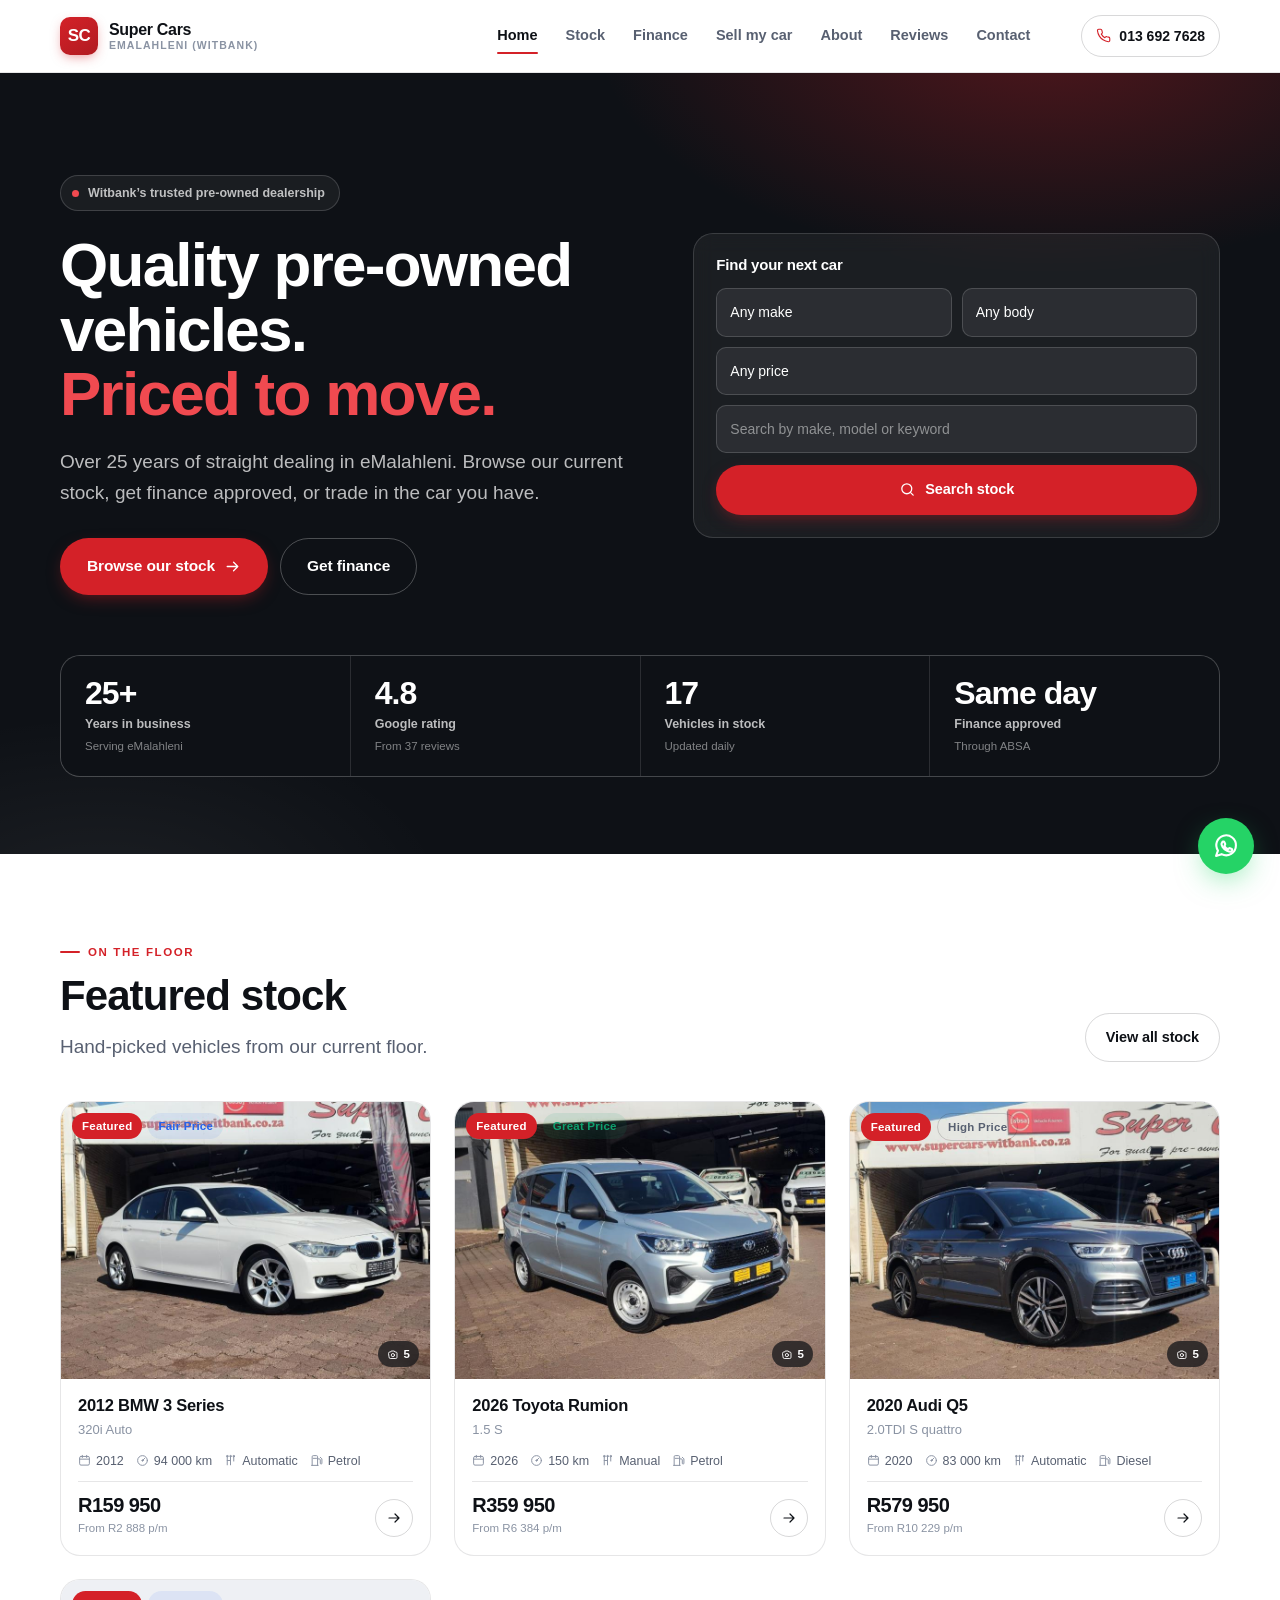
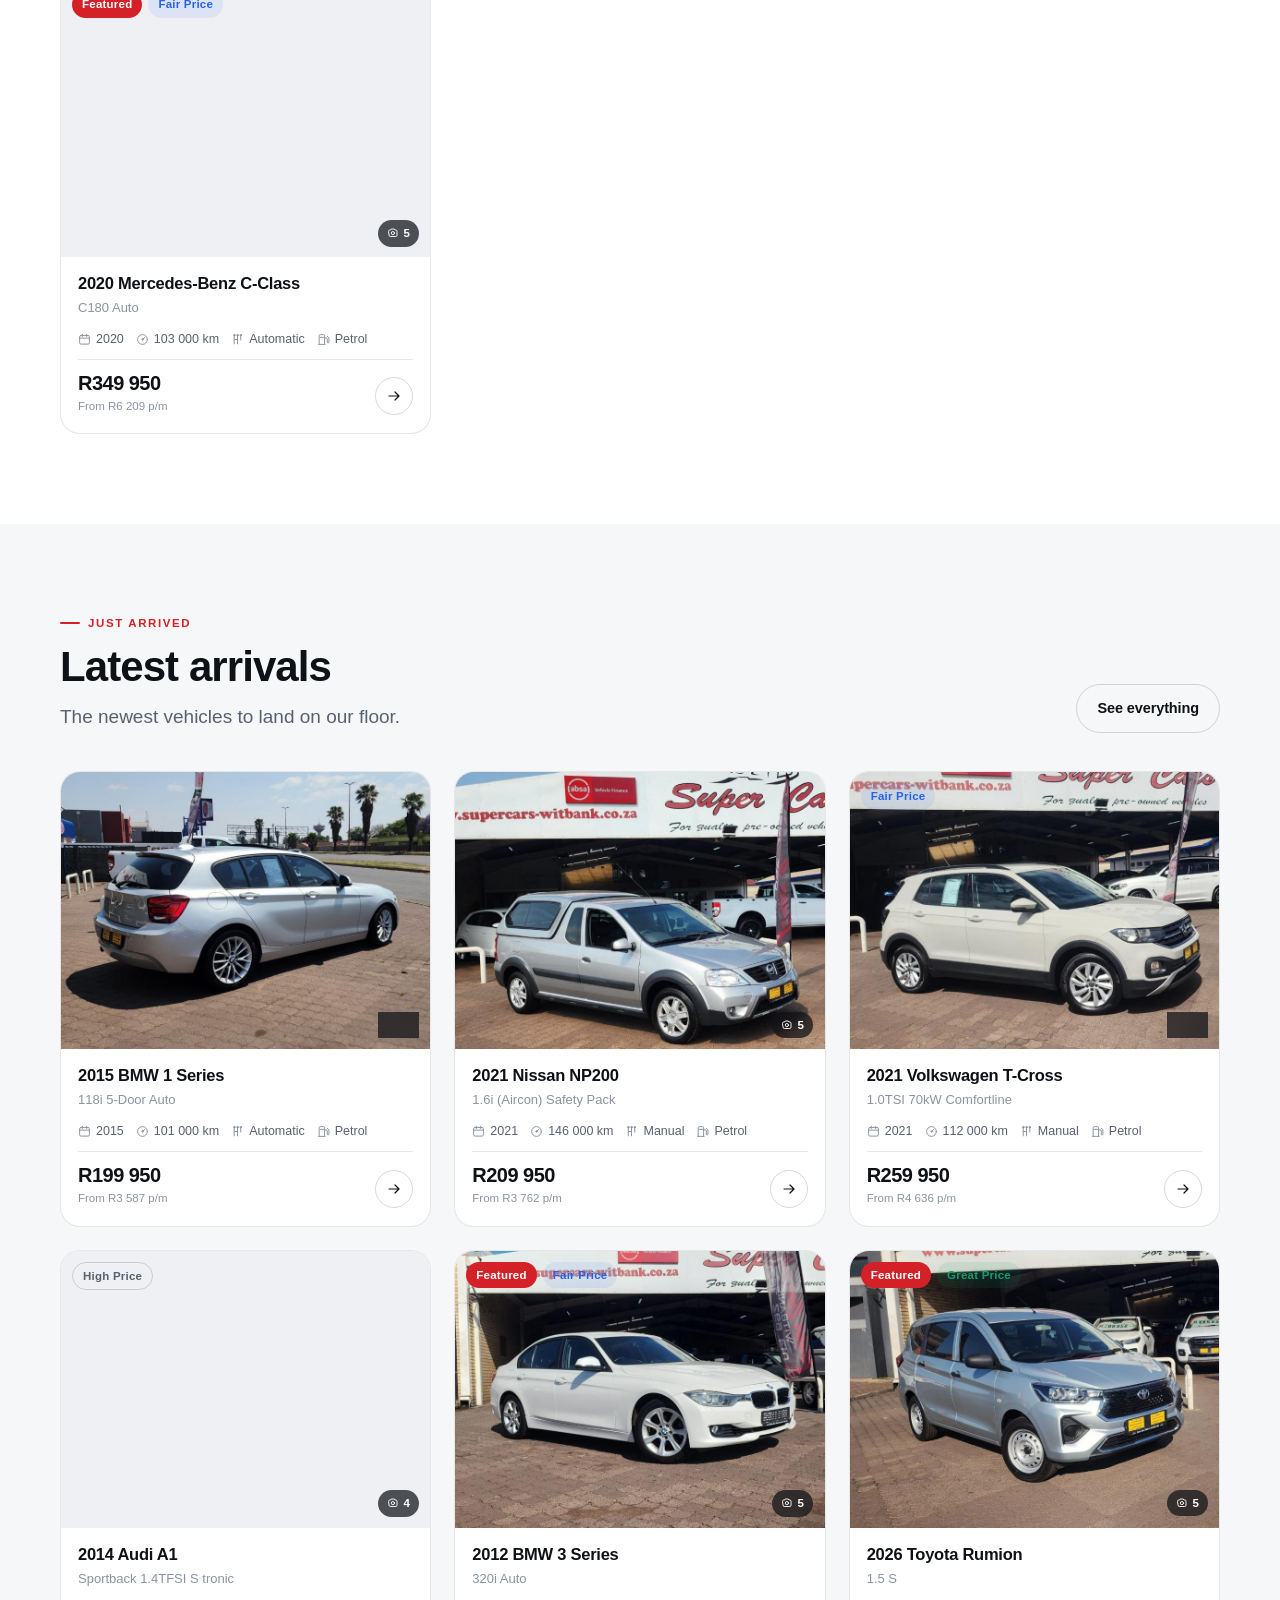
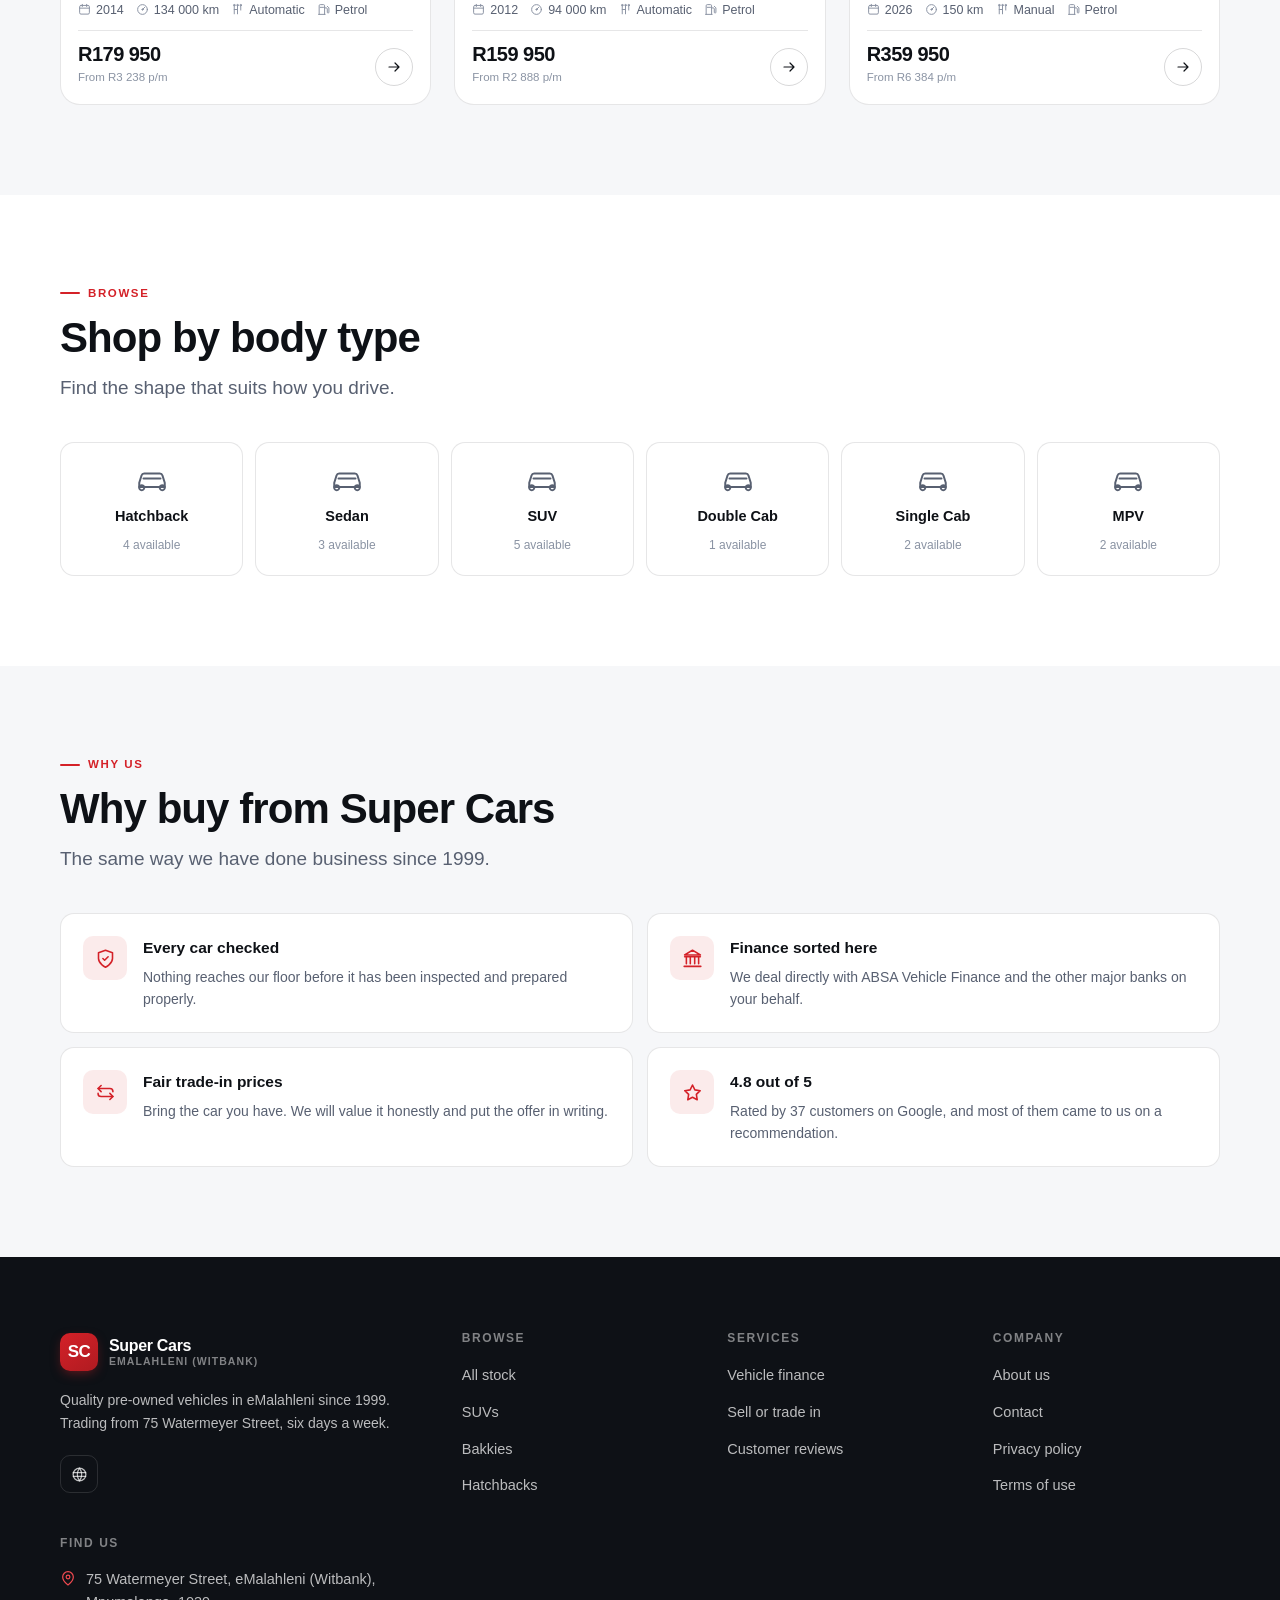
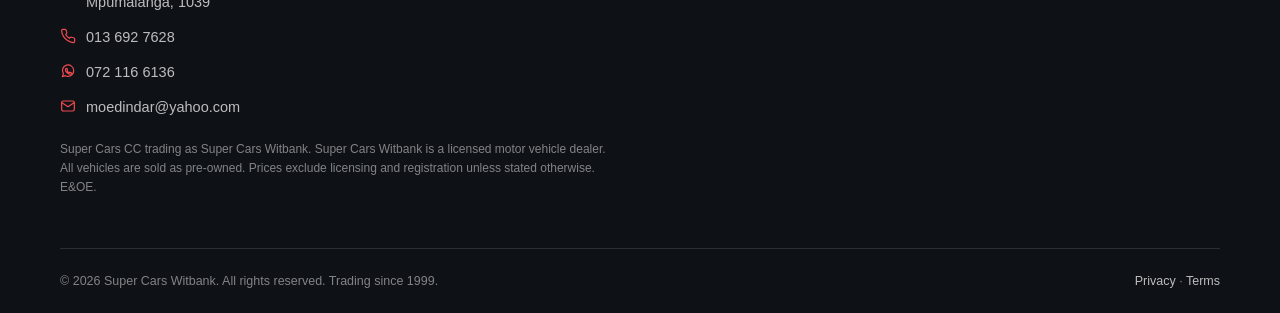
==== index.html @ dea453cd "Super Cars Witbank website and CMS portal A public dealership website and the staff portal that driv" ====
<!DOCTYPE html>
<html lang="en-ZA">
<head>
<meta charset="utf-8">
<meta name="viewport" content="width=device-width,initial-scale=1,viewport-fit=cover">
<title>Quality Pre-Owned Cars in Witbank | Super Cars Witbank</title>
<meta name="theme-color" content="#0E1116">
<link rel="canonical" href="https://www.supercars-witbank.co.za/">
<link rel="icon" href="assets/favicon.svg" type="image/svg+xml">
<link rel="stylesheet" href="css/style.css">
<link rel="stylesheet" href="css/components.css">
</head>
<body data-page="index">

<a class="skip" href="#main">Skip to content</a>
<header class="hdr" data-header></header>

<main id="main">

  <!-- Hero, search and headline figures. Every string comes from the
       Homepage Editor in the portal. -->
  <section class="hero" data-sec="hero">
    <div class="wrap">
      <div class="hero-grid">
        <div data-hero-copy>
          <div class="sk" style="height:34px;width:280px;border-radius:999px"></div>
          <div class="sk" style="height:62px;width:90%;margin-top:22px"></div>
          <div class="sk" style="height:62px;width:70%;margin-top:10px"></div>
          <div class="sk" style="height:20px;width:80%;margin-top:22px"></div>
        </div>
        <div data-hero-search></div>
      </div>
      <div class="hero-stats" data-hero-stats></div>
    </div>
  </section>

  <!-- Featured stock -->
  <section class="section" data-sec="featured" hidden>
    <div class="wrap">
      <div class="sec-head">
        <div class="t">
          <span class="eyebrow">On the floor</span>
          <h2 data-home="featuredTitle"></h2>
          <p class="lead" data-home="featuredSub"></p>
        </div>
        <a class="btn btn-out" href="inventory.html">View all stock</a>
      </div>
      <div class="veh-grid" data-featured></div>
    </div>
  </section>

  <!-- Finance -->
  <section class="section tight" data-sec="finance" hidden>
    <div class="wrap">
      <div class="cta cta-split">
        <div>
          <span class="eyebrow" style="color:var(--red-3)">Finance</span>
          <h2 data-home="financeTitle" style="margin-top:14px"></h2>
          <p data-home="financeText"></p>
        </div>
        <div class="row">
          <a class="btn btn-pri btn-lg" data-home-cta="financeCta"></a>
        </div>
      </div>
    </div>
  </section>

  <!-- Latest arrivals -->
  <section class="section alt" data-sec="latest" hidden>
    <div class="wrap">
      <div class="sec-head">
        <div class="t">
          <span class="eyebrow">Just arrived</span>
          <h2 data-home="latestTitle"></h2>
          <p class="lead" data-home="latestSub"></p>
        </div>
        <a class="btn btn-out" href="inventory.html?sort=newest">See everything</a>
      </div>
      <div class="veh-grid" data-latest></div>
    </div>
  </section>

  <!-- Body types -->
  <section class="section" data-sec="categories" hidden>
    <div class="wrap">
      <div class="sec-head">
        <div class="t">
          <span class="eyebrow">Browse</span>
          <h2 data-home="categoriesTitle"></h2>
          <p class="lead" data-home="categoriesSub"></p>
        </div>
      </div>
      <div class="cat-grid" data-categories></div>
    </div>
  </section>

  <!-- Why buy from us -->
  <section class="section alt" data-sec="why" hidden>
    <div class="wrap">
      <div class="sec-head">
        <div class="t">
          <span class="eyebrow">Why us</span>
          <h2 data-home="whyTitle"></h2>
          <p class="lead" data-home="whySub"></p>
        </div>
      </div>
      <div class="grid g-2 why" data-why></div>
    </div>
  </section>

  <!-- Testimonials. Hides itself when the portal holds no published
       reviews, rather than showing filler. -->
  <section class="section" data-sec="testimonials" hidden>
    <div class="wrap">
      <div class="sec-head">
        <div class="t">
          <span class="eyebrow">Reviews</span>
          <h2 data-home="testimonialsTitle"></h2>
          <p class="lead" data-home="testimonialsSub"></p>
        </div>
        <a class="btn btn-out" href="testimonials.html">All reviews</a>
      </div>
      <div class="tm-grid" data-testimonials></div>
    </div>
  </section>

  <!-- About preview -->
  <section class="section alt" data-sec="about" hidden>
    <div class="wrap">
      <div class="grid g-2" style="align-items:center;gap:clamp(24px,4vw,56px)">
        <div class="stack" data-reveal>
          <span class="eyebrow">About us</span>
          <h2 data-home="aboutTitle"></h2>
          <p class="lead" data-home="aboutText"></p>
          <div class="row" style="margin-top:6px">
            <a class="btn btn-dark" data-home-cta="aboutCta"></a>
          </div>
        </div>
        <div data-about-rating></div>
      </div>
    </div>
  </section>

  <!-- Trade-in -->
  <section class="section" data-sec="tradein" hidden>
    <div class="wrap">
      <div class="cta cta-split">
        <div>
          <span class="eyebrow" style="color:var(--red-3)">Sell or trade in</span>
          <h2 data-home="tradeinTitle" style="margin-top:14px"></h2>
          <p data-home="tradeinText"></p>
        </div>
        <div class="row">
          <a class="btn btn-pri btn-lg" data-home-cta="tradeinCta"></a>
        </div>
      </div>
    </div>
  </section>

  <!-- Contact and map -->
  <section class="section alt" data-sec="contact" hidden>
    <div class="wrap">
      <div class="sec-head">
        <div class="t">
          <span class="eyebrow">Visit us</span>
          <h2 data-home="contactTitle"></h2>
          <p class="lead" data-home="contactText"></p>
        </div>
      </div>
      <div class="grid g-2" style="align-items:start;gap:clamp(18px,2.4vw,30px)">
        <div data-contact-card></div>
        <div class="map-box" data-sec="map" hidden>
          <iframe title="Our location on Google Maps" loading="lazy"
                  referrerpolicy="no-referrer-when-downgrade" data-biz="mapEmbed"></iframe>
        </div>
      </div>
    </div>
  </section>

</main>

<footer class="ftr" data-footer></footer>
<div data-wa-float></div>

<noscript>
  <div class="wrap" style="padding:40px 0">
    <div class="note-bar warn">
      This site needs JavaScript to show current stock and prices.
      Please telephone us on 013 692 7628 and we will help you directly.
    </div>
  </div>
</noscript>

<script src="js/config.js"></script>
<script src="js/core.js"></script>
<script src="js/fallback.js"></script>
<script src="js/data.js"></script>
<script src="js/site.js"></script>
<script src="js/vehicle-card.js"></script>
<script src="js/home.js"></script>
</body>
</html>
---- css/style.css ----
/* ==========================================================================
   SUPER CARS WITBANK  ·  Foundation
   Design tokens, reset, typography, layout, header, footer.
   Component styles live in components.css.
   ========================================================================== */

:root{
  /* Brand. The red is taken from the signage on the building. */
  --red:#D42128;
  --red-2:#B01B21;
  --red-3:#F04A50;
  --red-soft:rgba(212,33,40,.09);
  --red-line:rgba(212,33,40,.28);

  --ink:#0E1116;
  --ink-2:#171C24;
  --ink-3:#242B36;

  --paper:#FFFFFF;
  --paper-2:#F6F7F9;
  --paper-3:#EEF0F4;

  --text:#0E1116;
  --text-2:#586071;
  --text-3:#8A93A3;
  --text-inv:#FFFFFF;
  --text-inv-2:rgba(255,255,255,.72);
  --text-inv-3:rgba(255,255,255,.48);

  --line:rgba(14,17,22,.10);
  --line-2:rgba(14,17,22,.16);
  --line-inv:rgba(255,255,255,.12);

  --ok:#0E9F6E;
  --ok-soft:rgba(14,159,110,.10);
  --warn:#C77700;
  --warn-soft:rgba(199,119,0,.10);
  --dan:#D42128;
  --dan-soft:rgba(212,33,40,.09);
  --info:#2563EB;
  --info-soft:rgba(37,99,235,.09);

  --r-xs:6px; --r-sm:10px; --r-md:14px; --r-lg:20px; --r-xl:28px; --r-pill:999px;

  --sh-1:0 1px 2px rgba(14,17,22,.06);
  --sh-2:0 4px 14px -4px rgba(14,17,22,.12);
  --sh-3:0 14px 40px -14px rgba(14,17,22,.22);
  --sh-4:0 30px 70px -30px rgba(14,17,22,.34);

  --header-h:72px;
  --wrap:1240px;
  --gut:clamp(16px,4vw,40px);

  --ease:cubic-bezier(.22,.85,.28,1);
  --ease-out:cubic-bezier(.16,1,.3,1);

  --font:-apple-system,BlinkMacSystemFont,'Segoe UI',Inter,Roboto,Helvetica,Arial,sans-serif;
  --mono:ui-monospace,SFMono-Regular,'SF Mono',Menlo,monospace;
}

/* --------------------------------------------------------------- reset -- */
*,*::before,*::after{box-sizing:border-box}
html{-webkit-text-size-adjust:100%;scroll-behavior:smooth}
@media (prefers-reduced-motion:reduce){
  html{scroll-behavior:auto}
  *,*::before,*::after{animation-duration:.01ms!important;animation-iteration-count:1!important;transition-duration:.01ms!important}
}
body{
  margin:0;
  font-family:var(--font);
  font-size:16px;
  line-height:1.6;
  color:var(--text);
  background:var(--paper);
  -webkit-font-smoothing:antialiased;
  -moz-osx-font-smoothing:grayscale;
  overflow-x:hidden;
}
img,svg,video{max-width:100%;display:block}
img{height:auto}
a{color:inherit;text-decoration:none}
button,input,select,textarea{font:inherit;color:inherit}
button{background:none;border:0;cursor:pointer;padding:0}
ul,ol{margin:0;padding:0;list-style:none}
h1,h2,h3,h4,h5,h6,p{margin:0}
table{border-collapse:collapse;width:100%}
:focus-visible{outline:2px solid var(--red);outline-offset:3px;border-radius:4px}
::selection{background:var(--red);color:#fff}

/* ---------------------------------------------------------- typography -- */
.h1,h1{font-size:clamp(34px,5.4vw,62px);line-height:1.04;letter-spacing:-.028em;font-weight:800}
.h2,h2{font-size:clamp(26px,3.4vw,42px);line-height:1.1;letter-spacing:-.022em;font-weight:790}
.h3,h3{font-size:clamp(19px,2vw,25px);line-height:1.22;letter-spacing:-.014em;font-weight:750}
.h4,h4{font-size:17px;line-height:1.3;letter-spacing:-.01em;font-weight:700}
.lead{font-size:clamp(16px,1.5vw,19px);line-height:1.62;color:var(--text-2)}
.small{font-size:13.5px;line-height:1.55;color:var(--text-2)}
.tiny{font-size:12px;line-height:1.5;color:var(--text-3)}
.eyebrow{
  font-size:11.5px;font-weight:750;letter-spacing:.14em;text-transform:uppercase;
  color:var(--red);display:inline-flex;align-items:center;gap:8px;
}
.eyebrow::before{content:'';width:20px;height:2px;background:var(--red);border-radius:2px}
.mono{font-family:var(--mono);font-size:12.5px;letter-spacing:-.01em}

/* -------------------------------------------------------------- layout -- */
.wrap{width:100%;max-width:var(--wrap);margin-inline:auto;padding-inline:var(--gut)}
.section{padding-block:clamp(52px,7vw,104px)}
.section.tight{padding-block:clamp(36px,4.5vw,64px)}
.section.dark{background:var(--ink);color:var(--text-inv)}
.section.dark .lead,.section.dark .small{color:var(--text-inv-2)}
.section.dark .tiny{color:var(--text-inv-3)}
.section.alt{background:var(--paper-2)}

.sec-head{display:flex;align-items:flex-end;justify-content:space-between;gap:24px;margin-bottom:clamp(24px,3vw,42px);flex-wrap:wrap}
.sec-head .t{max-width:62ch;display:grid;gap:12px}
.sec-head h2{margin:0}
.sec-head p{margin:0}

.grid{display:grid;gap:clamp(14px,1.6vw,22px)}
.g-2{grid-template-columns:repeat(2,minmax(0,1fr))}
.g-3{grid-template-columns:repeat(3,minmax(0,1fr))}
.g-4{grid-template-columns:repeat(4,minmax(0,1fr))}
@media (max-width:1080px){ .g-4{grid-template-columns:repeat(2,minmax(0,1fr))} }
@media (max-width:900px){ .g-3{grid-template-columns:repeat(2,minmax(0,1fr))} }
@media (max-width:640px){ .g-2,.g-3,.g-4{grid-template-columns:minmax(0,1fr)} }

.stack{display:grid;gap:16px}
.row{display:flex;align-items:center;gap:12px;flex-wrap:wrap}
.spread{display:flex;align-items:center;justify-content:space-between;gap:16px;flex-wrap:wrap}
.hide{display:none!important}
.sr{position:absolute;width:1px;height:1px;padding:0;margin:-1px;overflow:hidden;clip:rect(0 0 0 0);white-space:nowrap;border:0}

/* Skip link, for keyboard users landing on a long header. */
.skip{
  position:absolute;left:12px;top:-60px;z-index:200;background:var(--ink);color:#fff;
  padding:10px 16px;border-radius:var(--r-sm);font-size:14px;font-weight:650;
  transition:top .2s var(--ease);
}
.skip:focus{top:12px}

/* -------------------------------------------------------------- header -- */
.hdr{
  position:sticky;top:0;z-index:100;
  background:rgba(255,255,255,.86);
  backdrop-filter:saturate(180%) blur(18px);
  -webkit-backdrop-filter:saturate(180%) blur(18px);
  border-bottom:1px solid var(--line);
  transition:box-shadow .25s var(--ease),background .25s var(--ease);
}
.hdr.scrolled{box-shadow:var(--sh-2)}
.hdr-in{height:var(--header-h);display:flex;align-items:center;gap:clamp(16px,3vw,38px)}

.brand{display:flex;align-items:center;gap:11px;flex-shrink:0;min-width:0}
.brand-mark{
  width:38px;height:38px;border-radius:10px;flex-shrink:0;
  background:linear-gradient(145deg,var(--red),var(--red-2));
  color:#fff;display:grid;place-items:center;
  font-weight:850;font-size:17px;letter-spacing:-.03em;
  box-shadow:0 4px 12px -3px rgba(212,33,40,.5);
}
.brand-mark img{width:100%;height:100%;object-fit:contain;border-radius:inherit}
.brand-txt{display:grid;line-height:1.15;min-width:0}
.brand-txt b{font-size:16px;font-weight:800;letter-spacing:-.02em;white-space:nowrap}
.brand-txt span{font-size:10.5px;font-weight:650;letter-spacing:.1em;text-transform:uppercase;color:var(--text-3);white-space:nowrap}

.nav{display:flex;align-items:center;gap:2px;margin-left:auto}
.nav a{
  padding:9px 13px;border-radius:var(--r-sm);font-size:14.5px;font-weight:600;
  color:var(--text-2);transition:color .18s,background .18s;position:relative;white-space:nowrap;
}
.nav a:hover{color:var(--text);background:var(--paper-2)}
.nav a.on{color:var(--text)}
.nav a.on::after{
  content:'';position:absolute;left:13px;right:13px;bottom:3px;height:2px;
  background:var(--red);border-radius:2px;
}
.hdr-cta{display:flex;align-items:center;gap:10px;flex-shrink:0}
.hdr-tel{
  display:inline-flex;align-items:center;gap:8px;font-size:14px;font-weight:700;
  padding:9px 14px;border-radius:var(--r-pill);border:1px solid var(--line-2);
  transition:border-color .18s,background .18s;white-space:nowrap;
}
.hdr-tel:hover{border-color:var(--ink);background:var(--paper-2)}
.hdr-tel svg{width:15px;height:15px;color:var(--red);flex-shrink:0}

.burger{
  display:none;width:42px;height:42px;border-radius:var(--r-sm);
  border:1px solid var(--line-2);align-items:center;justify-content:center;flex-shrink:0;
}
.burger svg{width:19px;height:19px}

@media (max-width:1024px){
  .nav{
    position:fixed;inset:var(--header-h) 0 auto 0;background:var(--paper);
    flex-direction:column;align-items:stretch;gap:2px;padding:14px var(--gut) 26px;
    border-bottom:1px solid var(--line);box-shadow:var(--sh-3);
    transform:translateY(-12px);opacity:0;pointer-events:none;
    transition:opacity .22s var(--ease),transform .22s var(--ease);
    max-height:calc(100dvh - var(--header-h));overflow-y:auto;
  }
  .nav.open{transform:none;opacity:1;pointer-events:auto}
  .nav a{padding:13px 14px;font-size:16px}
  .nav a.on::after{left:14px;right:auto;width:18px;bottom:8px}
  .burger{display:flex}
  .hdr-tel span{display:none}
  .hdr-tel{padding:11px}
}
@media (max-width:420px){
  .brand-txt span{display:none}
}

/* -------------------------------------------------------------- footer -- */
.ftr{background:var(--ink);color:var(--text-inv);padding-block:clamp(46px,6vw,74px) 0}
.ftr a{color:var(--text-inv-2);transition:color .18s}
.ftr a:hover{color:#fff}
.ftr-top{display:grid;grid-template-columns:1.6fr repeat(3,minmax(0,1fr));gap:clamp(24px,3vw,48px)}
@media (max-width:920px){ .ftr-top{grid-template-columns:1fr 1fr} }
@media (max-width:560px){ .ftr-top{grid-template-columns:1fr} }
.ftr-brand{display:grid;gap:16px;max-width:38ch}
.ftr-brand .brand-txt b,.ftr-brand .brand-txt span{color:#fff}
.ftr-brand .brand-txt span{color:var(--text-inv-3)}
.ftr-blurb{font-size:14px;line-height:1.65;color:var(--text-inv-2)}
.ftr-col h4{font-size:12px;font-weight:750;letter-spacing:.13em;text-transform:uppercase;color:var(--text-inv-3);margin-bottom:16px}
.ftr-col li+li{margin-top:11px}
.ftr-col a{font-size:14.5px}
.ftr-contact{display:grid;gap:12px;font-size:14.5px}
.ftr-contact div{display:flex;gap:10px;align-items:flex-start;color:var(--text-inv-2)}
.ftr-contact svg{width:16px;height:16px;flex-shrink:0;margin-top:2px;color:var(--red-3)}
.ftr-social{display:flex;gap:8px;flex-wrap:wrap}
.ftr-social a{
  width:38px;height:38px;border-radius:var(--r-sm);border:1px solid var(--line-inv);
  display:grid;place-items:center;transition:background .18s,border-color .18s,transform .18s;
}
.ftr-social a:hover{background:rgba(255,255,255,.08);border-color:rgba(255,255,255,.28);transform:translateY(-2px)}
.ftr-social svg{width:17px;height:17px}
.ftr-bot{
  margin-top:clamp(32px,4vw,52px);padding-block:22px;border-top:1px solid var(--line-inv);
  display:flex;justify-content:space-between;gap:16px;flex-wrap:wrap;
  font-size:12.5px;color:var(--text-inv-3);
}
.ftr-legal{max-width:82ch;font-size:12px;line-height:1.6;color:var(--text-inv-3);margin-top:20px}

/* ------------------------------------------------------- floating chat -- */
.wa-float{
  position:fixed;right:clamp(14px,3vw,26px);bottom:clamp(14px,3vw,26px);z-index:90;
  width:56px;height:56px;border-radius:var(--r-pill);
  background:#25D366;color:#fff;display:grid;place-items:center;
  box-shadow:0 10px 30px -8px rgba(37,211,102,.6);
  transition:transform .22s var(--ease-out),box-shadow .22s;
}
.wa-float:hover{transform:scale(1.07) translateY(-2px);box-shadow:0 16px 38px -10px rgba(37,211,102,.72)}
.wa-float svg{width:28px;height:28px}
@media print{ .wa-float,.hdr,.ftr{display:none} }

/* ---------------------------------------------------------- page intro -- */
.page-hero{
  background:var(--ink);color:var(--text-inv);
  padding-block:clamp(46px,6vw,84px);position:relative;overflow:hidden;
}
.page-hero::after{
  content:'';position:absolute;inset:0;pointer-events:none;
  background:radial-gradient(680px 340px at 88% -10%,rgba(212,33,40,.30),transparent 62%);
}
.page-hero .wrap{position:relative;z-index:1}
.page-hero .eyebrow{color:var(--red-3)}
.page-hero .eyebrow::before{background:var(--red-3)}
.page-hero h1{margin:14px 0 0;max-width:20ch}
.page-hero .lead{color:var(--text-inv-2);max-width:60ch;margin-top:16px}

.crumbs{display:flex;align-items:center;gap:8px;font-size:13px;color:var(--text-inv-3);flex-wrap:wrap}
.crumbs a:hover{color:#fff}
.crumbs svg{width:13px;height:13px;opacity:.5}

/* ------------------------------------------------------------ reveal -- */
[data-reveal]{opacity:0;transform:translateY(18px);transition:opacity .6s var(--ease-out),transform .6s var(--ease-out)}
[data-reveal].in{opacity:1;transform:none}
@media (prefers-reduced-motion:reduce){ [data-reveal]{opacity:1;transform:none} }
---- css/components.css ----
/* ==========================================================================
   SUPER CARS WITBANK  ·  Components
   Buttons, badges, hero, vehicle cards, filters, gallery, forms, calculator,
   testimonials, states.
   ========================================================================== */

/* ------------------------------------------------------------- buttons -- */
.btn{
  display:inline-flex;align-items:center;justify-content:center;gap:9px;
  padding:12px 20px;border-radius:var(--r-pill);
  font-size:14.5px;font-weight:700;letter-spacing:-.008em;
  border:1px solid transparent;cursor:pointer;white-space:nowrap;
  transition:transform .16s var(--ease),background .18s,border-color .18s,box-shadow .18s,color .18s;
}
.btn:active{transform:translateY(1px)}
.btn svg{width:17px;height:17px;flex-shrink:0}
.btn-pri{background:var(--red);color:#fff;box-shadow:0 6px 18px -6px rgba(212,33,40,.55)}
.btn-pri:hover{background:var(--red-2);box-shadow:0 10px 26px -8px rgba(212,33,40,.68)}
.btn-dark{background:var(--ink);color:#fff}
.btn-dark:hover{background:var(--ink-2)}
.btn-out{border-color:var(--line-2);color:var(--text)}
.btn-out:hover{border-color:var(--ink);background:var(--paper-2)}
.btn-inv{border-color:rgba(255,255,255,.26);color:#fff}
.btn-inv:hover{background:rgba(255,255,255,.10);border-color:rgba(255,255,255,.45)}
.btn-wa{background:#25D366;color:#fff}
.btn-wa:hover{background:#1FBA59}
.btn-ghost{color:var(--text-2)}
.btn-ghost:hover{background:var(--paper-2);color:var(--text)}
.btn-lg{padding:15px 26px;font-size:15.5px}
.btn-sm{padding:9px 15px;font-size:13.5px}
.btn-block{width:100%}
.btn:disabled,.btn[aria-busy="true"]{opacity:.55;pointer-events:none}
.btn .spin{
  width:15px;height:15px;border-radius:50%;flex-shrink:0;
  border:2px solid rgba(255,255,255,.35);border-top-color:#fff;
  animation:spin .7s linear infinite;
}
.btn-out .spin,.btn-ghost .spin{border-color:var(--line-2);border-top-color:var(--text)}
@keyframes spin{to{transform:rotate(360deg)}}

/* -------------------------------------------------------------- badges -- */
.badge{
  display:inline-flex;align-items:center;gap:6px;
  padding:4px 10px;border-radius:var(--r-pill);
  font-size:11.5px;font-weight:750;letter-spacing:.02em;
  background:var(--paper-3);color:var(--text-2);white-space:nowrap;
}
.badge svg{width:12px;height:12px}
.badge.red{background:var(--red);color:#fff}
.badge.dark{background:var(--ink);color:#fff}
.badge.ok{background:var(--ok-soft);color:var(--ok)}
.badge.warn{background:var(--warn-soft);color:var(--warn)}
.badge.info{background:var(--info-soft);color:var(--info)}
.badge.line{background:transparent;border:1px solid var(--line-2);color:var(--text-2)}

.rating{display:inline-flex;align-items:center;gap:3px}
.rating svg{width:15px;height:15px;color:#F5A623}
.rating svg.off{color:var(--line-2)}

/* ---------------------------------------------------------------- hero -- */
.hero{
  position:relative;background:var(--ink);color:var(--text-inv);
  padding-block:clamp(56px,8vw,116px) clamp(48px,6vw,92px);overflow:hidden;
}
.hero::after{
  content:'';position:absolute;inset:0;pointer-events:none;
  background:
    radial-gradient(760px 400px at 82% -6%,rgba(212,33,40,.34),transparent 60%),
    radial-gradient(560px 300px at 8% 106%,rgba(255,255,255,.06),transparent 62%);
}
.hero .wrap{position:relative;z-index:1}
.hero-grid{display:grid;grid-template-columns:1.05fr .95fr;gap:clamp(30px,4vw,64px);align-items:center}
@media (max-width:960px){ .hero-grid{grid-template-columns:minmax(0,1fr)} }
.hero-badge{
  display:inline-flex;align-items:center;gap:9px;padding:7px 14px 7px 11px;
  border-radius:var(--r-pill);border:1px solid rgba(255,255,255,.16);
  background:rgba(255,255,255,.05);font-size:12.5px;font-weight:650;color:var(--text-inv-2);
}
.hero-badge .dot{width:7px;height:7px;border-radius:50%;background:var(--red-3);flex-shrink:0;
  box-shadow:0 0 0 0 rgba(240,74,80,.7);animation:pulse 2.4s infinite}
@keyframes pulse{70%{box-shadow:0 0 0 9px rgba(240,74,80,0)}100%{box-shadow:0 0 0 0 rgba(240,74,80,0)}}
.hero h1{margin:22px 0 0}
.hero h1 .accent{color:var(--red-3);display:block}
.hero .lead{color:var(--text-inv-2);max-width:54ch;margin-top:20px}
.hero-actions{display:flex;gap:12px;flex-wrap:wrap;margin-top:30px}

.hero-stats{display:grid;grid-template-columns:repeat(4,minmax(0,1fr));gap:1px;margin-top:clamp(38px,5vw,60px);
  background:var(--line-inv);border:1px solid var(--line-inv);border-radius:var(--r-lg);overflow:hidden}
@media (max-width:760px){ .hero-stats{grid-template-columns:repeat(2,minmax(0,1fr))} }
.hero-stat{background:var(--ink);padding:20px clamp(14px,2vw,24px);display:grid;gap:3px}
.hero-stat b{font-size:clamp(22px,2.6vw,32px);font-weight:800;letter-spacing:-.03em;line-height:1.1}
.hero-stat span{font-size:12.5px;font-weight:650;color:var(--text-inv-2)}
.hero-stat small{font-size:11.5px;color:var(--text-inv-3)}

/* Search panel that sits under the hero copy. */
.hero-search{
  background:rgba(255,255,255,.055);border:1px solid rgba(255,255,255,.14);
  border-radius:var(--r-lg);padding:clamp(16px,2vw,22px);backdrop-filter:blur(10px);
}
.hero-search h3{font-size:15px;font-weight:750;margin-bottom:14px;color:#fff}
.hero-search .fields{display:grid;grid-template-columns:1fr 1fr;gap:10px}
@media (max-width:520px){ .hero-search .fields{grid-template-columns:1fr} }
.hero-search .full{grid-column:1/-1}
.hero-search select,.hero-search input{
  width:100%;padding:12px 13px;border-radius:var(--r-sm);
  background:rgba(255,255,255,.07);border:1px solid rgba(255,255,255,.16);
  color:#fff;font-size:14px;appearance:none;
}
.hero-search select option{background:var(--ink-2);color:#fff}
.hero-search input::placeholder{color:var(--text-inv-3)}
.hero-search select:focus,.hero-search input:focus{outline:none;border-color:var(--red-3);background:rgba(255,255,255,.11)}
.hero-search .btn{margin-top:12px}

/* ------------------------------------------------------- vehicle cards -- */
.veh-grid{display:grid;grid-template-columns:repeat(auto-fill,minmax(288px,1fr));gap:clamp(14px,1.8vw,24px)}

.veh{
  background:var(--paper);border:1px solid var(--line);border-radius:var(--r-lg);
  overflow:hidden;display:flex;flex-direction:column;
  transition:transform .26s var(--ease-out),box-shadow .26s var(--ease-out),border-color .26s;
}
.veh:hover{transform:translateY(-4px);box-shadow:var(--sh-3);border-color:transparent}
.veh-img{position:relative;aspect-ratio:4/3;background:var(--paper-3);overflow:hidden}
.veh-img img{width:100%;height:100%;object-fit:cover;transition:transform .5s var(--ease-out)}
.veh:hover .veh-img img{transform:scale(1.045)}
.veh-tags{position:absolute;top:11px;left:11px;display:flex;gap:6px;flex-wrap:wrap;max-width:calc(100% - 22px)}
.veh-count{
  position:absolute;bottom:11px;right:11px;display:inline-flex;align-items:center;gap:5px;
  padding:4px 9px;border-radius:var(--r-pill);background:rgba(14,17,22,.72);color:#fff;
  font-size:11.5px;font-weight:650;backdrop-filter:blur(6px);
}
.veh-count svg{width:12px;height:12px}
.veh-sold{
  position:absolute;inset:0;background:rgba(14,17,22,.58);display:grid;place-items:center;
  backdrop-filter:blur(1.5px);
}
.veh-sold span{
  transform:rotate(-7deg);border:3px solid #fff;color:#fff;
  padding:8px 22px;border-radius:6px;font-size:20px;font-weight:850;letter-spacing:.06em;
}
.veh-b{padding:16px 17px 18px;display:flex;flex-direction:column;gap:10px;flex:1}
.veh-b h3{font-size:16.5px;font-weight:750;letter-spacing:-.015em;line-height:1.28;
  display:-webkit-box;-webkit-line-clamp:2;-webkit-box-orient:vertical;overflow:hidden}
.veh-b h3 a:hover{color:var(--red)}
.veh-var{font-size:13px;color:var(--text-3);margin-top:-6px;
  white-space:nowrap;overflow:hidden;text-overflow:ellipsis}
.veh-specs{display:flex;gap:12px;flex-wrap:wrap;font-size:12.5px;color:var(--text-2)}
.veh-specs span{display:inline-flex;align-items:center;gap:5px}
.veh-specs svg{width:13px;height:13px;color:var(--text-3);flex-shrink:0}
.veh-foot{margin-top:auto;padding-top:12px;border-top:1px solid var(--line);
  display:flex;align-items:flex-end;justify-content:space-between;gap:12px}
.veh-price b{display:block;font-size:20px;font-weight:800;letter-spacing:-.026em;line-height:1.15}
.veh-price small{display:block;font-size:11.5px;color:var(--text-3);margin-top:2px}
.veh-price .poa{font-size:16px;color:var(--text-2)}
.veh-go{
  width:38px;height:38px;border-radius:var(--r-pill);flex-shrink:0;
  border:1px solid var(--line-2);display:grid;place-items:center;
  transition:background .18s,border-color .18s,color .18s,transform .18s;
}
.veh:hover .veh-go{background:var(--red);border-color:var(--red);color:#fff;transform:translateX(2px)}
.veh-go svg{width:16px;height:16px}

/* Wide card variant, used on the inventory list view. */
.veh.wide{flex-direction:row}
.veh.wide .veh-img{aspect-ratio:auto;width:290px;flex-shrink:0}
.veh.wide .veh-b{padding:18px 20px}
@media (max-width:720px){
  .veh.wide{flex-direction:column}
  .veh.wide .veh-img{width:100%;aspect-ratio:4/3}
}

/* ------------------------------------------------------------ category -- */
.cat-grid{display:grid;grid-template-columns:repeat(auto-fit,minmax(150px,1fr));gap:12px}
.cat{
  border:1px solid var(--line);border-radius:var(--r-md);padding:20px 16px;
  display:grid;gap:8px;justify-items:center;text-align:center;background:var(--paper);
  transition:border-color .2s,transform .2s var(--ease-out),box-shadow .2s;
}
.cat:hover{border-color:var(--red);transform:translateY(-3px);box-shadow:var(--sh-2)}
.cat svg{width:34px;height:34px;color:var(--text-2);stroke-width:1.4}
.cat:hover svg{color:var(--red)}
.cat b{font-size:14.5px;font-weight:700}
.cat span{font-size:12px;color:var(--text-3)}

/* ---------------------------------------------------------------- why -- */
.why{display:grid;gap:14px}
.why-item{display:flex;gap:16px;padding:22px;border:1px solid var(--line);border-radius:var(--r-md);
  background:var(--paper);transition:border-color .2s,box-shadow .2s}
.why-item:hover{border-color:var(--line-2);box-shadow:var(--sh-1)}
.why-ic{
  width:44px;height:44px;border-radius:var(--r-sm);flex-shrink:0;display:grid;place-items:center;
  background:var(--red-soft);color:var(--red);
}
.why-ic svg{width:21px;height:21px}
.why-item b{display:block;font-size:15.5px;font-weight:730;margin-bottom:5px}
.why-item p{font-size:14px;color:var(--text-2);line-height:1.58}

/* ------------------------------------------------------------- filters -- */
.inv-layout{display:grid;grid-template-columns:274px minmax(0,1fr);gap:clamp(18px,2.4vw,34px);align-items:start}
@media (max-width:960px){ .inv-layout{grid-template-columns:minmax(0,1fr)} }

.filters{
  border:1px solid var(--line);border-radius:var(--r-lg);background:var(--paper);
  position:sticky;top:calc(var(--header-h) + 16px);overflow:hidden;
}
@media (max-width:960px){
  .filters{
    position:fixed;inset:0;z-index:120;border-radius:0;border:0;
    transform:translateX(-100%);transition:transform .28s var(--ease);
    display:flex;flex-direction:column;top:0;
  }
  .filters.open{transform:none}
  .filters-body{flex:1;overflow-y:auto}
}
.filters-head{
  display:flex;align-items:center;justify-content:space-between;gap:12px;
  padding:15px 17px;border-bottom:1px solid var(--line);
}
.filters-head b{font-size:14.5px;font-weight:750}
.filters-close{display:none;width:34px;height:34px;border-radius:var(--r-sm);border:1px solid var(--line-2);
  align-items:center;justify-content:center}
.filters-close svg{width:16px;height:16px}
@media (max-width:960px){ .filters-close{display:flex} }
.filters-body{padding:6px 17px 17px}
.fgroup{padding-block:15px;border-bottom:1px solid var(--line)}
.fgroup:last-child{border-bottom:0}
.fgroup > label,.fgroup .flabel{
  display:block;font-size:11.5px;font-weight:750;letter-spacing:.1em;text-transform:uppercase;
  color:var(--text-3);margin-bottom:11px;
}
.fopts{display:grid;gap:9px;max-height:216px;overflow-y:auto;padding-right:4px}
.fopt{display:flex;align-items:center;gap:9px;font-size:14px;cursor:pointer;color:var(--text-2)}
.fopt:hover{color:var(--text)}
.fopt input{
  width:17px;height:17px;flex-shrink:0;appearance:none;border:1.5px solid var(--line-2);
  border-radius:5px;cursor:pointer;position:relative;transition:background .15s,border-color .15s;
}
.fopt input:checked{background:var(--red);border-color:var(--red)}
.fopt input:checked::after{
  content:'';position:absolute;left:5px;top:1.5px;width:4px;height:9px;
  border:solid #fff;border-width:0 2px 2px 0;transform:rotate(42deg);
}
.fopt .n{margin-left:auto;font-size:12px;color:var(--text-3)}
.frange{display:flex;align-items:center;gap:9px}
.frange input{
  width:100%;min-width:0;padding:10px 11px;border:1px solid var(--line-2);border-radius:var(--r-sm);
  font-size:13.5px;background:var(--paper);
}
.frange input:focus{outline:none;border-color:var(--red)}
.frange span{color:var(--text-3);font-size:13px;flex-shrink:0}

.inv-bar{
  display:flex;align-items:center;justify-content:space-between;gap:12px;flex-wrap:wrap;
  margin-bottom:18px;
}
.inv-search{
  display:flex;align-items:center;gap:9px;flex:1;min-width:210px;
  padding:11px 15px;border:1px solid var(--line-2);border-radius:var(--r-pill);background:var(--paper);
  transition:border-color .18s;
}
.inv-search:focus-within{border-color:var(--red)}
.inv-search svg{width:16px;height:16px;color:var(--text-3);flex-shrink:0}
.inv-search input{border:0;outline:none;width:100%;font-size:14.5px;background:transparent}
.inv-tools{display:flex;align-items:center;gap:9px;flex-wrap:wrap}
.sel{
  padding:11px 34px 11px 14px;border:1px solid var(--line-2);border-radius:var(--r-pill);
  font-size:14px;font-weight:600;background:var(--paper);appearance:none;cursor:pointer;
  background-image:url("data:image/svg+xml,%3Csvg xmlns='http://www.w3.org/2000/svg' viewBox='0 0 24 24' fill='none' stroke='%238A93A3' stroke-width='2.2' stroke-linecap='round'%3E%3Cpath d='M6 9l6 6 6-6'/%3E%3C/svg%3E");
  background-repeat:no-repeat;background-position:right 12px center;background-size:14px;
}
.sel:focus{outline:none;border-color:var(--red)}
.view-tog{display:flex;border:1px solid var(--line-2);border-radius:var(--r-pill);overflow:hidden}
.view-tog button{width:40px;height:40px;display:grid;place-items:center;color:var(--text-3);transition:background .16s,color .16s}
.view-tog button.on{background:var(--ink);color:#fff}
.view-tog svg{width:16px;height:16px}
.filters-open{display:none}
@media (max-width:960px){ .filters-open{display:inline-flex} }

.chips{display:flex;gap:8px;flex-wrap:wrap;margin-bottom:16px}
.chip{
  display:inline-flex;align-items:center;gap:7px;padding:6px 8px 6px 12px;
  border-radius:var(--r-pill);background:var(--paper-3);font-size:13px;font-weight:600;
}
.chip button{width:18px;height:18px;border-radius:50%;display:grid;place-items:center;
  background:rgba(14,17,22,.10);transition:background .16s}
.chip button:hover{background:var(--red);color:#fff}
.chip svg{width:11px;height:11px}

.pager{display:flex;align-items:center;justify-content:center;gap:6px;margin-top:36px;flex-wrap:wrap}
.pager button{
  min-width:40px;height:40px;padding:0 12px;border-radius:var(--r-sm);border:1px solid var(--line-2);
  font-size:14px;font-weight:650;transition:background .16s,border-color .16s,color .16s;
}
.pager button:hover:not(:disabled){border-color:var(--ink);background:var(--paper-2)}
.pager button.on{background:var(--ink);border-color:var(--ink);color:#fff}
.pager button:disabled{opacity:.4;cursor:not-allowed}
.pager svg{width:15px;height:15px}
.pager .gap{color:var(--text-3);padding-inline:4px}

/* ------------------------------------------------------ vehicle detail -- */
.vd-layout{display:grid;grid-template-columns:minmax(0,1.62fr) minmax(0,1fr);gap:clamp(22px,3vw,44px);align-items:start}
@media (max-width:1000px){ .vd-layout{grid-template-columns:minmax(0,1fr)} }

.gal{display:grid;gap:11px}
.gal-main{
  position:relative;aspect-ratio:4/3;border-radius:var(--r-lg);overflow:hidden;
  background:var(--paper-3);cursor:zoom-in;
}
.gal-main img{width:100%;height:100%;object-fit:cover}
.gal-nav{
  position:absolute;top:50%;transform:translateY(-50%);
  width:44px;height:44px;border-radius:var(--r-pill);
  background:rgba(255,255,255,.92);display:grid;place-items:center;
  box-shadow:var(--sh-2);transition:background .18s,transform .18s;
}
.gal-nav:hover{background:#fff;transform:translateY(-50%) scale(1.06)}
.gal-nav.prev{left:12px}
.gal-nav.next{right:12px}
.gal-nav svg{width:19px;height:19px}
.gal-idx{
  position:absolute;bottom:12px;right:12px;padding:5px 11px;border-radius:var(--r-pill);
  background:rgba(14,17,22,.74);color:#fff;font-size:12px;font-weight:650;backdrop-filter:blur(6px);
}
.gal-thumbs{display:grid;grid-template-columns:repeat(auto-fill,minmax(88px,1fr));gap:9px}
.gal-thumb{
  aspect-ratio:4/3;border-radius:var(--r-sm);overflow:hidden;border:2px solid transparent;
  background:var(--paper-3);transition:border-color .18s,opacity .18s;opacity:.72;
}
.gal-thumb.on{border-color:var(--red);opacity:1}
.gal-thumb:hover{opacity:1}
.gal-thumb img{width:100%;height:100%;object-fit:cover}

.vd-head{display:grid;gap:12px;margin-bottom:22px}
.vd-head h1{font-size:clamp(25px,3.2vw,38px);line-height:1.12}
.vd-price{display:flex;align-items:baseline;gap:12px;flex-wrap:wrap}
.vd-price b{font-size:clamp(28px,3.6vw,40px);font-weight:850;letter-spacing:-.032em}
.vd-price .pm{font-size:14px;color:var(--text-2)}

.vd-box{border:1px solid var(--line);border-radius:var(--r-lg);background:var(--paper);overflow:hidden}
.vd-box + .vd-box{margin-top:16px}
.vd-box-h{padding:15px 19px;border-bottom:1px solid var(--line);display:flex;align-items:center;justify-content:space-between;gap:12px}
.vd-box-h h3{font-size:15.5px;font-weight:750}
.vd-box-b{padding:19px}
.vd-box-b.tight{padding:12px 19px}

.specs{display:grid;grid-template-columns:repeat(2,minmax(0,1fr));gap:1px;background:var(--line)}
@media (max-width:520px){ .specs{grid-template-columns:minmax(0,1fr)} }
.spec{background:var(--paper);padding:14px 18px;display:flex;align-items:center;gap:12px}
.spec svg{width:18px;height:18px;color:var(--text-3);flex-shrink:0}
.spec .t{min-width:0}
.spec b{display:block;font-size:14.5px;font-weight:700;letter-spacing:-.01em}
.spec span{display:block;font-size:11.5px;color:var(--text-3);margin-top:1px}

.feat-list{display:grid;grid-template-columns:repeat(auto-fill,minmax(200px,1fr));gap:10px}
.feat-list li{display:flex;align-items:flex-start;gap:9px;font-size:14px;color:var(--text-2)}
.feat-list svg{width:16px;height:16px;color:var(--ok);flex-shrink:0;margin-top:2px}

.vd-actions{display:grid;gap:9px}
.vd-side-sticky{position:sticky;top:calc(var(--header-h) + 16px)}

.prose{font-size:15px;line-height:1.72;color:var(--text-2)}
.prose p+p{margin-top:14px}
.prose h2{font-size:21px;color:var(--text);margin:28px 0 12px}
.prose h3{font-size:17px;color:var(--text);margin:22px 0 10px}
.prose ul{margin:12px 0;display:grid;gap:8px}
.prose ul li{position:relative;padding-left:20px}
.prose ul li::before{content:'';position:absolute;left:4px;top:9px;width:5px;height:5px;border-radius:50%;background:var(--red)}
.prose strong{color:var(--text);font-weight:700}
.prose a{color:var(--red);text-decoration:underline;text-underline-offset:2px}

/* ---------------------------------------------------------- lightbox -- */
.lb{
  position:fixed;inset:0;z-index:200;background:rgba(8,10,13,.94);
  display:grid;place-items:center;padding:clamp(12px,4vw,44px);
  opacity:0;pointer-events:none;transition:opacity .24s var(--ease);
}
.lb.on{opacity:1;pointer-events:auto}
.lb img{max-width:100%;max-height:88vh;object-fit:contain;border-radius:var(--r-sm)}
.lb-close,.lb-nav{
  position:absolute;width:46px;height:46px;border-radius:var(--r-pill);
  background:rgba(255,255,255,.12);color:#fff;display:grid;place-items:center;
  transition:background .18s;backdrop-filter:blur(6px);
}
.lb-close:hover,.lb-nav:hover{background:rgba(255,255,255,.26)}
.lb-close{top:clamp(12px,3vw,26px);right:clamp(12px,3vw,26px)}
.lb-nav.prev{left:clamp(10px,2.5vw,26px);top:50%;transform:translateY(-50%)}
.lb-nav.next{right:clamp(10px,2.5vw,26px);top:50%;transform:translateY(-50%)}
.lb svg{width:20px;height:20px}
.lb-count{position:absolute;bottom:clamp(12px,3vw,26px);left:50%;transform:translateX(-50%);
  color:rgba(255,255,255,.72);font-size:13px;font-weight:600}

/* ------------------------------------------------------------- forms -- */
.form{display:grid;gap:16px}
.frow{display:grid;grid-template-columns:repeat(2,minmax(0,1fr));gap:14px}
@media (max-width:600px){ .frow{grid-template-columns:minmax(0,1fr)} }
.field{display:grid;gap:7px;min-width:0}
.field > label{font-size:13px;font-weight:700;letter-spacing:-.005em}
.field > label .req{color:var(--red);margin-left:2px}
.field .hint{font-size:12px;color:var(--text-3);line-height:1.5}
.inp,.ta,.field select{
  width:100%;padding:12px 14px;border:1px solid var(--line-2);border-radius:var(--r-sm);
  font-size:15px;background:var(--paper);transition:border-color .18s,box-shadow .18s;
}
.field select{
  appearance:none;cursor:pointer;padding-right:38px;
  background-image:url("data:image/svg+xml,%3Csvg xmlns='http://www.w3.org/2000/svg' viewBox='0 0 24 24' fill='none' stroke='%238A93A3' stroke-width='2.2' stroke-linecap='round'%3E%3Cpath d='M6 9l6 6 6-6'/%3E%3C/svg%3E");
  background-repeat:no-repeat;background-position:right 13px center;background-size:15px;
}
.ta{resize:vertical;min-height:110px;line-height:1.6}
.inp:focus,.ta:focus,.field select:focus{outline:none;border-color:var(--red);box-shadow:0 0 0 3px var(--red-soft)}
.inp.bad,.ta.bad,.field select.bad{border-color:var(--dan);box-shadow:0 0 0 3px var(--dan-soft)}
.err{font-size:12.5px;color:var(--dan);font-weight:600;display:none}
.err.on{display:block}
.field.check{grid-template-columns:auto 1fr;align-items:start;gap:11px}
.field.check input{width:18px;height:18px;margin-top:2px;accent-color:var(--red);flex-shrink:0}
.field.check label{font-size:13.5px;font-weight:500;color:var(--text-2);line-height:1.55}

.form-note{
  display:flex;gap:11px;padding:13px 15px;border-radius:var(--r-sm);
  background:var(--paper-2);font-size:13px;color:var(--text-2);line-height:1.55;
}
.form-note svg{width:16px;height:16px;color:var(--text-3);flex-shrink:0;margin-top:2px}

/* Photo uploader on the sell page. */
.drop{
  border:2px dashed var(--line-2);border-radius:var(--r-md);padding:28px 20px;
  display:grid;gap:8px;justify-items:center;text-align:center;cursor:pointer;
  transition:border-color .2s,background .2s;
}
.drop:hover,.drop.over{border-color:var(--red);background:var(--red-soft)}
.drop svg{width:30px;height:30px;color:var(--text-3)}
.drop b{font-size:14.5px;font-weight:700}
.drop span{font-size:12.5px;color:var(--text-3)}
.thumbs{display:grid;grid-template-columns:repeat(auto-fill,minmax(92px,1fr));gap:9px;margin-top:12px}
.thumb{position:relative;aspect-ratio:1;border-radius:var(--r-sm);overflow:hidden;background:var(--paper-3)}
.thumb img{width:100%;height:100%;object-fit:cover}
.thumb button{
  position:absolute;top:5px;right:5px;width:23px;height:23px;border-radius:50%;
  background:rgba(14,17,22,.76);color:#fff;display:grid;place-items:center;transition:background .16s;
}
.thumb button:hover{background:var(--dan)}
.thumb svg{width:12px;height:12px}

/* ---------------------------------------------------------- calculator -- */
.calc{display:grid;grid-template-columns:minmax(0,1fr) 300px;gap:clamp(20px,2.6vw,36px);align-items:start}
@media (max-width:840px){ .calc{grid-template-columns:minmax(0,1fr)} }
.calc-fields{display:grid;gap:20px}
.crow{display:grid;gap:9px}
.crow .top{display:flex;align-items:baseline;justify-content:space-between;gap:12px}
.crow .top label{font-size:13.5px;font-weight:700}
.crow .top b{font-size:15px;font-weight:750;letter-spacing:-.015em}
.crow input[type=range]{
  -webkit-appearance:none;appearance:none;width:100%;height:5px;border-radius:3px;
  background:var(--paper-3);cursor:pointer;
}
.crow input[type=range]::-webkit-slider-thumb{
  -webkit-appearance:none;width:22px;height:22px;border-radius:50%;background:var(--red);
  border:3px solid #fff;box-shadow:0 2px 8px rgba(212,33,40,.45);cursor:grab;
}
.crow input[type=range]::-moz-range-thumb{
  width:22px;height:22px;border-radius:50%;background:var(--red);
  border:3px solid #fff;box-shadow:0 2px 8px rgba(212,33,40,.45);cursor:grab;
}
.crow .scale{display:flex;justify-content:space-between;font-size:11.5px;color:var(--text-3)}

.calc-out{
  background:var(--ink);color:#fff;border-radius:var(--r-lg);padding:24px;
  position:sticky;top:calc(var(--header-h) + 16px);
}
.calc-out .lab{font-size:12px;font-weight:700;letter-spacing:.1em;text-transform:uppercase;color:var(--text-inv-3)}
.calc-out .big{font-size:clamp(32px,4vw,42px);font-weight:850;letter-spacing:-.035em;margin:8px 0 3px;line-height:1.05}
.calc-out .per{font-size:13px;color:var(--text-inv-2)}
.calc-out .kv{margin-top:20px;padding-top:18px;border-top:1px solid var(--line-inv);display:grid;gap:11px}
.calc-out .kv div{display:flex;justify-content:space-between;gap:12px;font-size:13.5px}
.calc-out .kv span{color:var(--text-inv-2)}
.calc-out .kv b{font-weight:700}
.calc-out .btn{margin-top:20px}
.calc-out .note{margin-top:14px;font-size:11.5px;line-height:1.55;color:var(--text-inv-3)}

/* -------------------------------------------------------- testimonials -- */
.tm-grid{display:grid;grid-template-columns:repeat(auto-fill,minmax(300px,1fr));gap:clamp(14px,1.8vw,22px)}
.tm{
  border:1px solid var(--line);border-radius:var(--r-lg);padding:24px;background:var(--paper);
  display:flex;flex-direction:column;gap:14px;transition:box-shadow .22s,border-color .22s;
}
.tm:hover{box-shadow:var(--sh-2);border-color:var(--line-2)}
.tm-quote{font-size:15px;line-height:1.68;color:var(--text-2);flex:1}
.tm-who{display:flex;align-items:center;gap:12px;padding-top:14px;border-top:1px solid var(--line)}
.tm-av{
  width:44px;height:44px;border-radius:var(--r-pill);flex-shrink:0;overflow:hidden;
  background:var(--ink);color:#fff;display:grid;place-items:center;font-size:15px;font-weight:750;
}
.tm-av img{width:100%;height:100%;object-fit:cover}
.tm-who b{display:block;font-size:14.5px;font-weight:730}
.tm-who span{display:block;font-size:12.5px;color:var(--text-3)}
.tm-src{margin-left:auto;flex-shrink:0}

.rating-hero{
  display:flex;align-items:center;gap:clamp(16px,3vw,34px);flex-wrap:wrap;
  padding:clamp(20px,3vw,32px);border-radius:var(--r-lg);background:var(--paper-2);
}
.rating-hero .score{font-size:clamp(44px,6vw,64px);font-weight:850;letter-spacing:-.04em;line-height:1}
.rating-hero .of{font-size:14px;color:var(--text-3)}

/* ---------------------------------------------------------------- map -- */
.map-box{border-radius:var(--r-lg);overflow:hidden;border:1px solid var(--line);background:var(--paper-3)}
.map-box iframe{width:100%;height:clamp(280px,42vw,440px);border:0;display:block}

.info-card{
  border:1px solid var(--line);border-radius:var(--r-lg);padding:24px;background:var(--paper);
  display:grid;gap:16px;
}
.info-row{display:flex;gap:13px;align-items:flex-start}
.info-row .ic{
  width:38px;height:38px;border-radius:var(--r-sm);flex-shrink:0;display:grid;place-items:center;
  background:var(--red-soft);color:var(--red);
}
.info-row .ic svg{width:17px;height:17px}
.info-row b{display:block;font-size:11.5px;font-weight:750;letter-spacing:.08em;text-transform:uppercase;
  color:var(--text-3);margin-bottom:3px}
.info-row a,.info-row p{font-size:15px;font-weight:600;line-height:1.5}
.info-row a:hover{color:var(--red)}

.hours{display:grid;gap:1px;background:var(--line);border-radius:var(--r-sm);overflow:hidden}
.hours div{display:flex;justify-content:space-between;gap:12px;padding:11px 14px;background:var(--paper);font-size:14px}
.hours div.today{background:var(--red-soft);font-weight:700}
.hours span:first-child{color:var(--text-2)}
.hours div.today span{color:var(--text)}
.hours .shut{color:var(--text-3)}

/* --------------------------------------------------------------- CTA -- */
.cta{
  border-radius:var(--r-xl);background:var(--ink);color:#fff;
  padding:clamp(30px,4.4vw,60px);position:relative;overflow:hidden;
}
.cta::after{
  content:'';position:absolute;inset:0;pointer-events:none;
  background:radial-gradient(560px 300px at 88% 0%,rgba(212,33,40,.34),transparent 62%);
}
.cta > *{position:relative;z-index:1}
.cta h2{max-width:20ch}
.cta p{color:var(--text-inv-2);max-width:56ch;margin-top:14px}
.cta .row{margin-top:26px}
.cta-split{display:grid;grid-template-columns:1.2fr auto;gap:28px;align-items:center}
@media (max-width:780px){ .cta-split{grid-template-columns:minmax(0,1fr)} }

/* ------------------------------------------------------------- states -- */
.empty{
  display:grid;gap:11px;justify-items:center;text-align:center;
  padding:clamp(40px,6vw,72px) 24px;border:1px dashed var(--line-2);border-radius:var(--r-lg);
}
.empty svg{width:40px;height:40px;color:var(--text-3);stroke-width:1.4}
.empty b{font-size:17px;font-weight:730}
.empty p{font-size:14px;color:var(--text-2);max-width:44ch}

.note-bar{
  display:flex;gap:11px;align-items:flex-start;padding:14px 16px;border-radius:var(--r-md);
  font-size:13.5px;line-height:1.55;
}
.note-bar svg{width:17px;height:17px;flex-shrink:0;margin-top:1px}
.note-bar.warn{background:var(--warn-soft);color:var(--warn)}
.note-bar.dan{background:var(--dan-soft);color:var(--dan)}
.note-bar.ok{background:var(--ok-soft);color:var(--ok)}
.note-bar.info{background:var(--info-soft);color:var(--info)}

/* Skeletons. Shown while the first database read is in flight. */
.sk{background:var(--paper-3);border-radius:var(--r-sm);position:relative;overflow:hidden}
.sk::after{
  content:'';position:absolute;inset:0;transform:translateX(-100%);
  background:linear-gradient(90deg,transparent,rgba(255,255,255,.72),transparent);
  animation:shimmer 1.4s infinite;
}
@keyframes shimmer{100%{transform:translateX(100%)}}
.sk-card{border:1px solid var(--line);border-radius:var(--r-lg);overflow:hidden}
.sk-card .sk-img{aspect-ratio:4/3}
.sk-card .sk-b{padding:16px 17px 18px;display:grid;gap:10px}

/* -------------------------------------------------------------- toast -- */
#toasts{position:fixed;right:16px;bottom:16px;z-index:300;display:grid;gap:9px;max-width:min(360px,calc(100vw - 32px))}
.toast{
  display:flex;gap:11px;align-items:flex-start;padding:13px 15px;border-radius:var(--r-md);
  background:var(--ink);color:#fff;box-shadow:var(--sh-4);font-size:14px;
  animation:toastIn .3s var(--ease-out);
}
.toast.out{animation:toastOut .24s var(--ease) forwards}
@keyframes toastIn{from{opacity:0;transform:translateY(14px) scale(.97)}}
@keyframes toastOut{to{opacity:0;transform:translateY(8px) scale(.97)}}
.toast svg{width:17px;height:17px;flex-shrink:0;margin-top:1px}
.toast.ok svg{color:#34D399}
.toast.err svg{color:#F87171}
.toast b{display:block;font-weight:700;margin-bottom:2px}
.toast span{color:var(--text-inv-2);font-size:13px;line-height:1.5}

/* Success panel that replaces a form once it has been sent. */
.sent{
  display:grid;gap:13px;justify-items:center;text-align:center;
  padding:clamp(30px,5vw,52px) 24px;border:1px solid var(--ok);border-radius:var(--r-lg);
  background:var(--ok-soft);
}
.sent .ic{width:52px;height:52px;border-radius:var(--r-pill);background:var(--ok);color:#fff;display:grid;place-items:center}
.sent .ic svg{width:26px;height:26px}
.sent b{font-size:19px;font-weight:780}
.sent p{font-size:14.5px;color:var(--text-2);max-width:46ch}
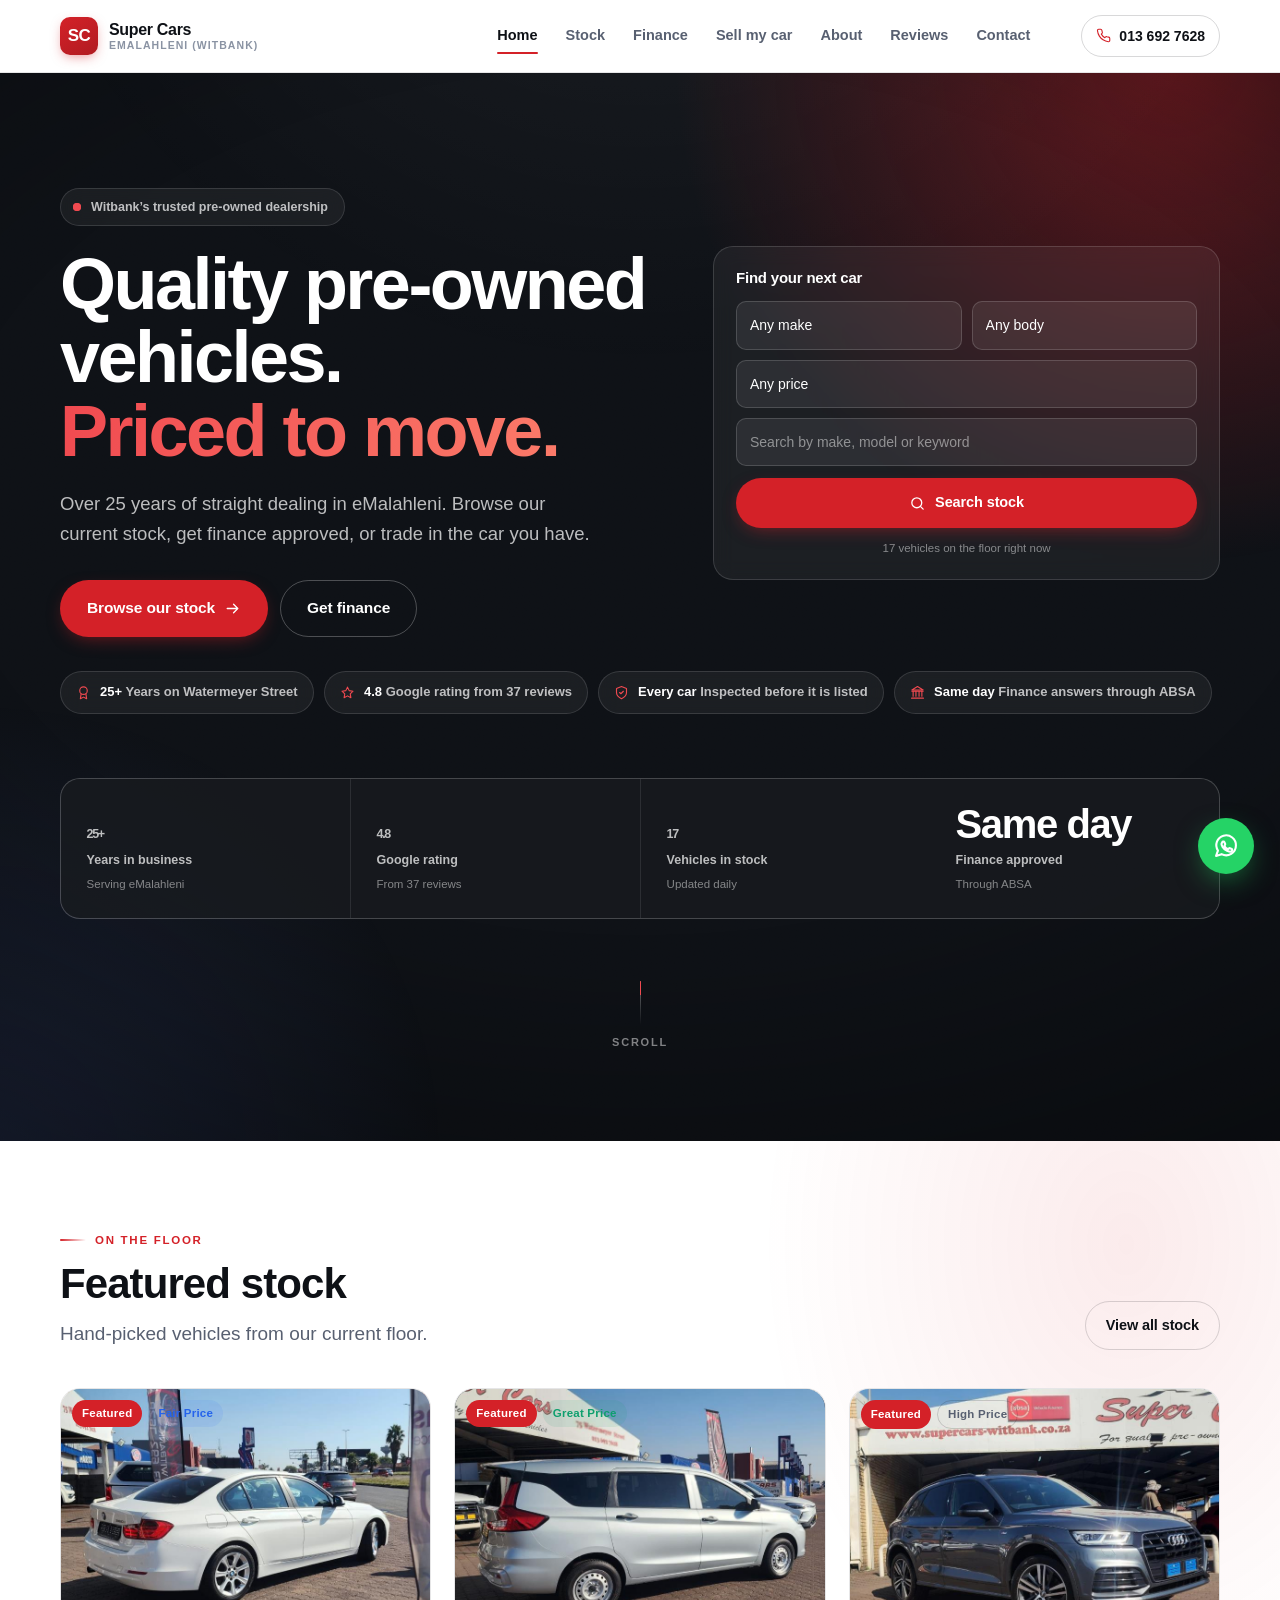
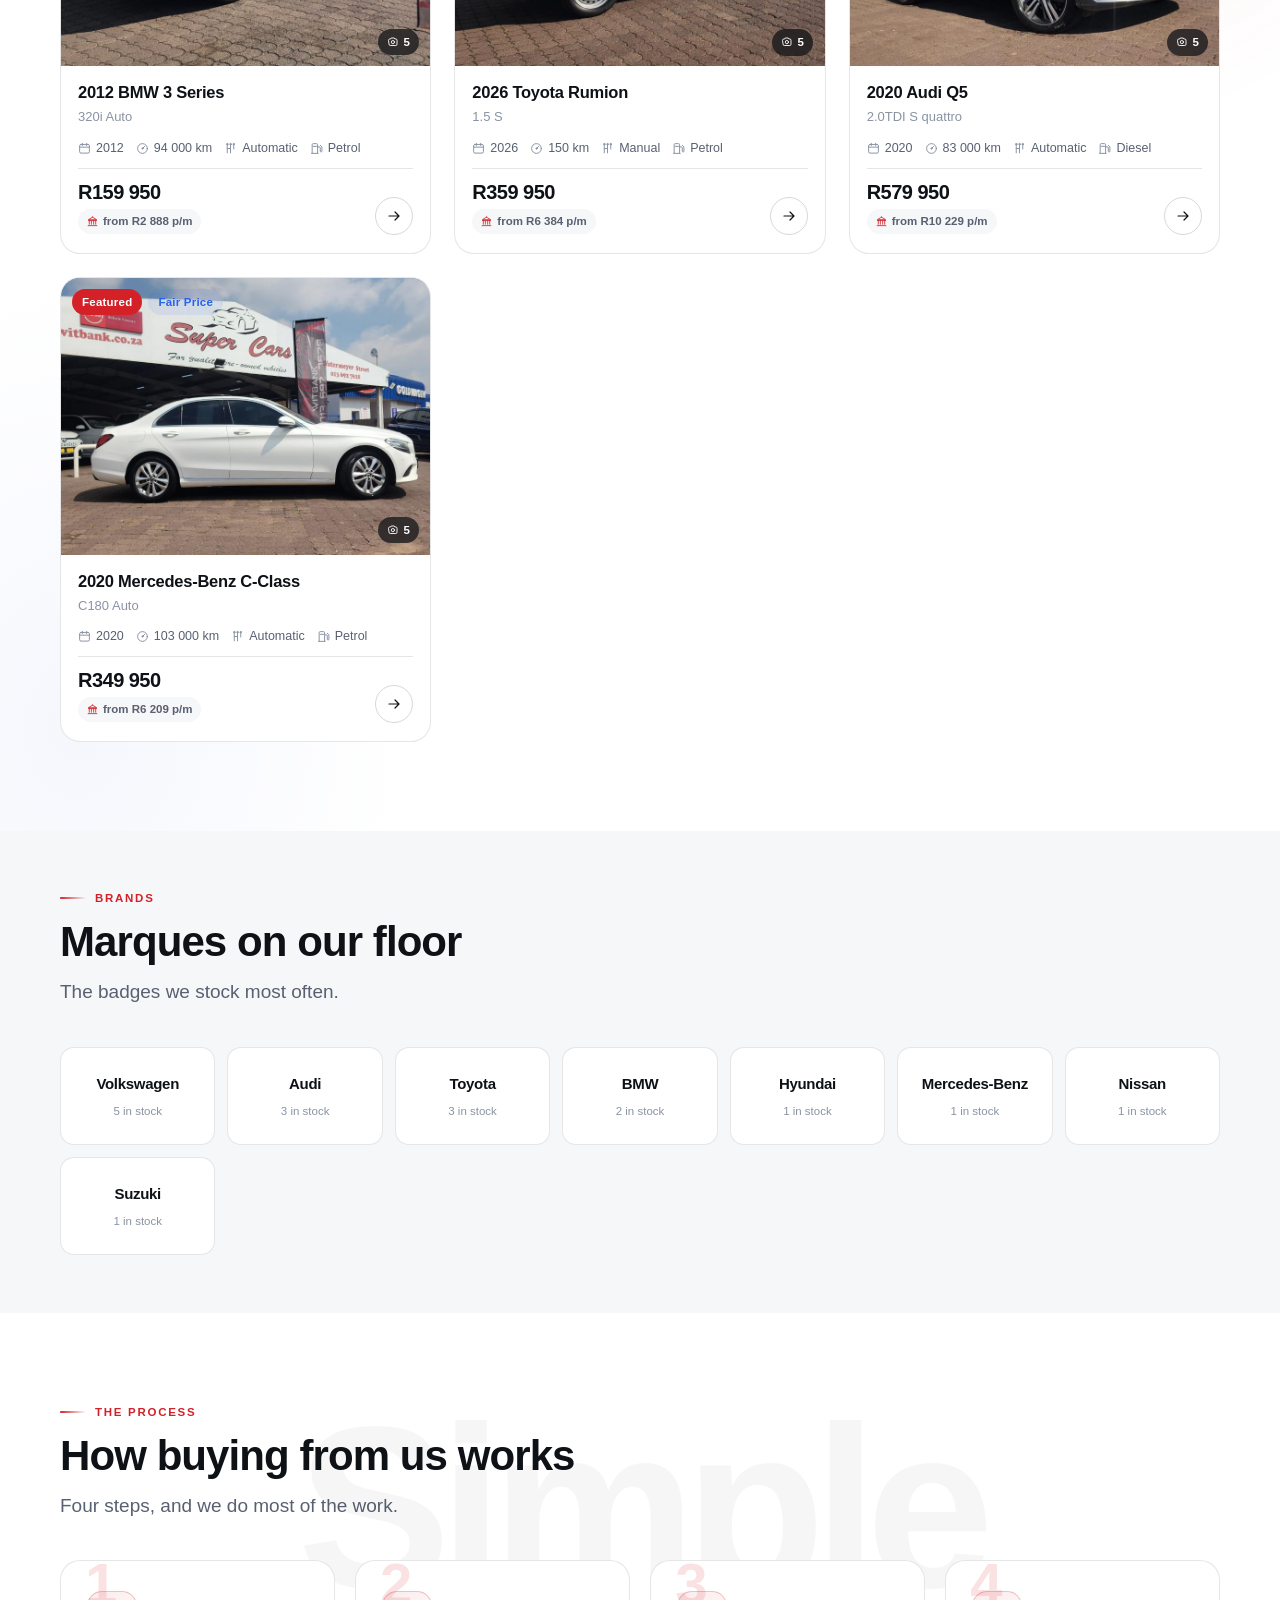
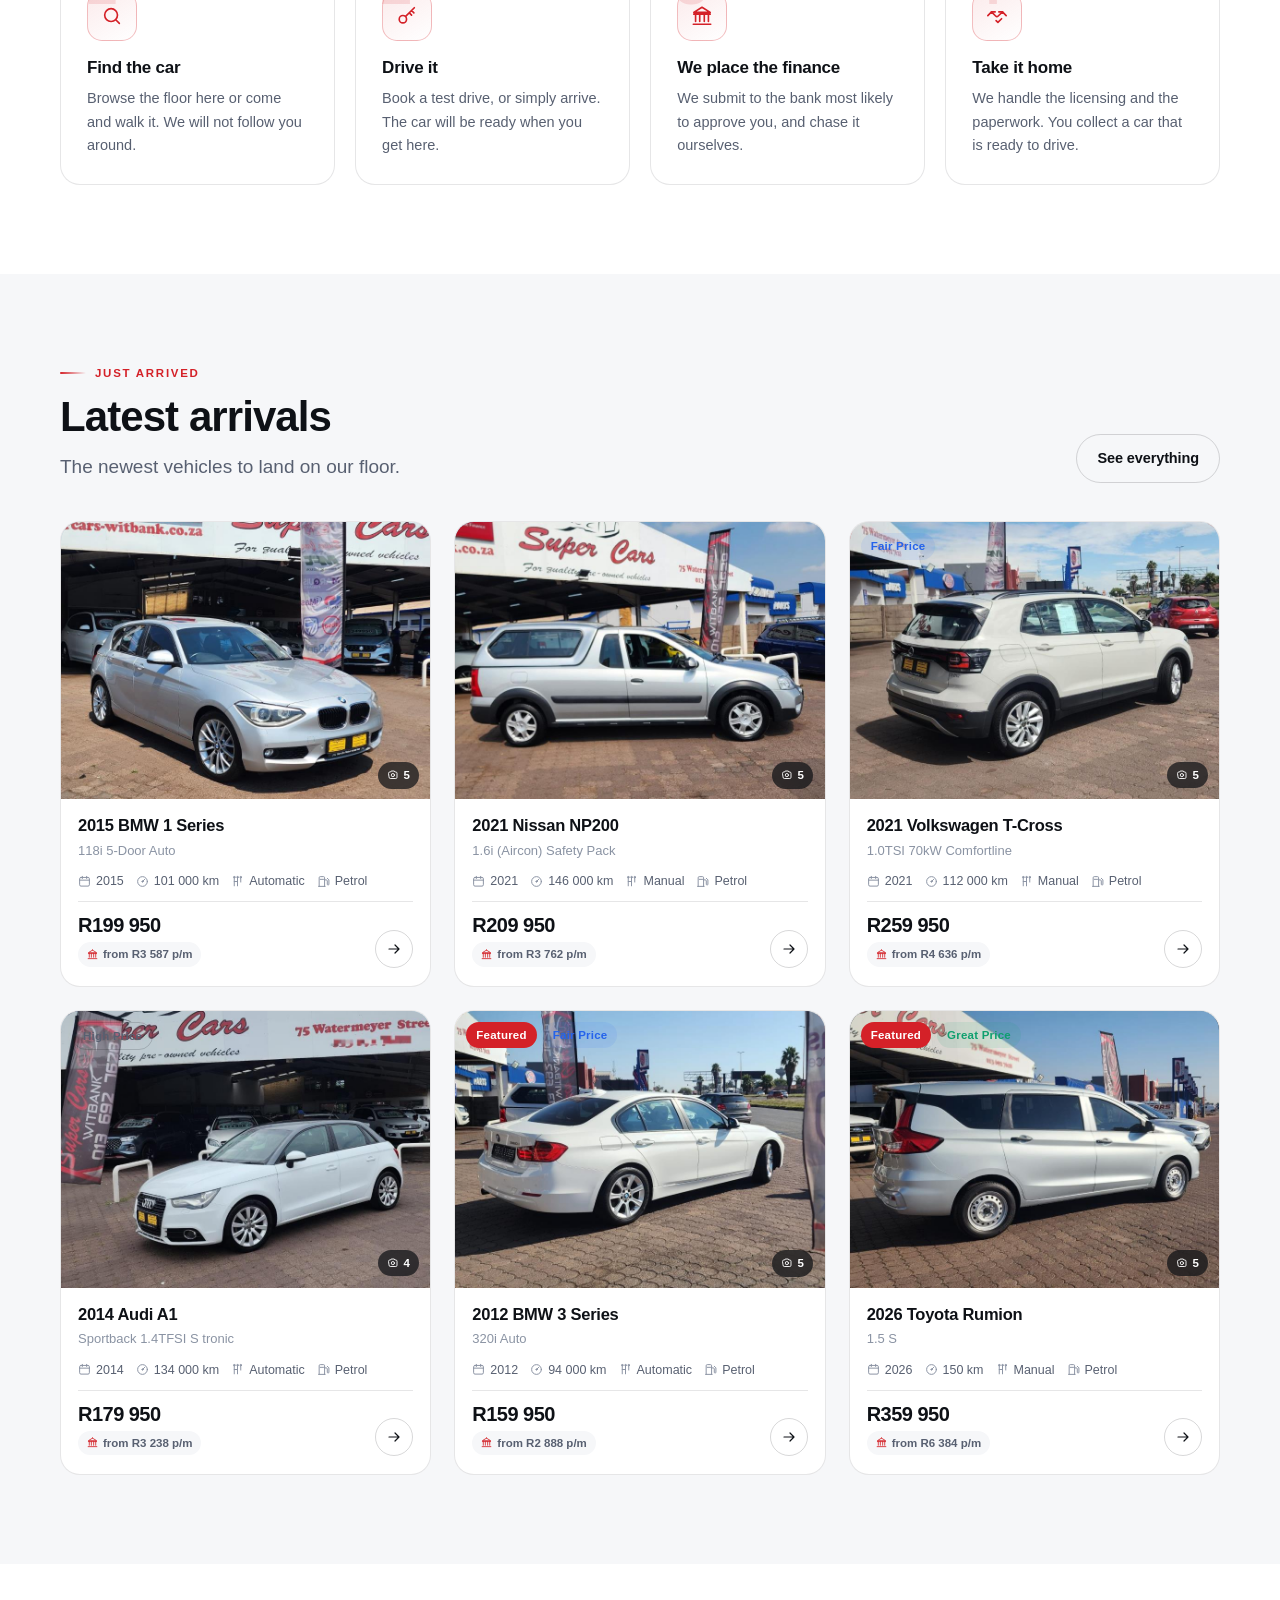
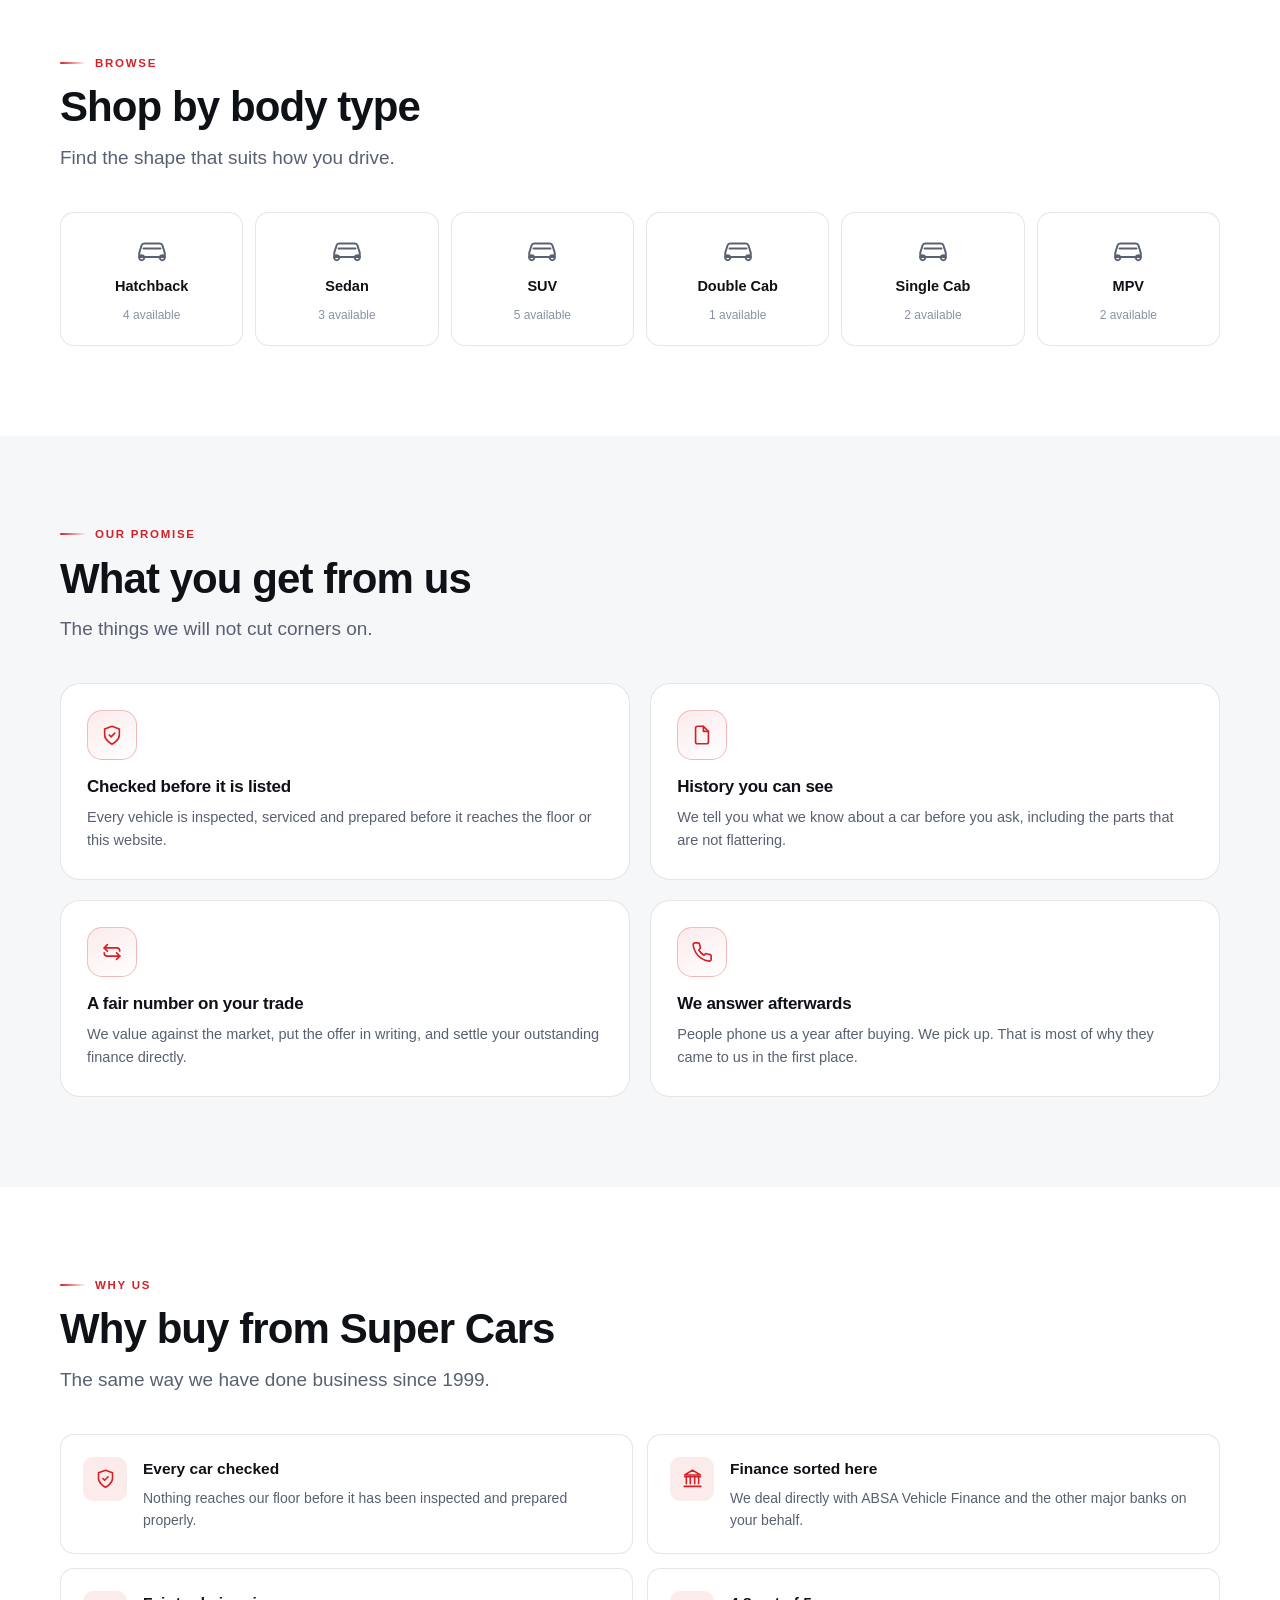
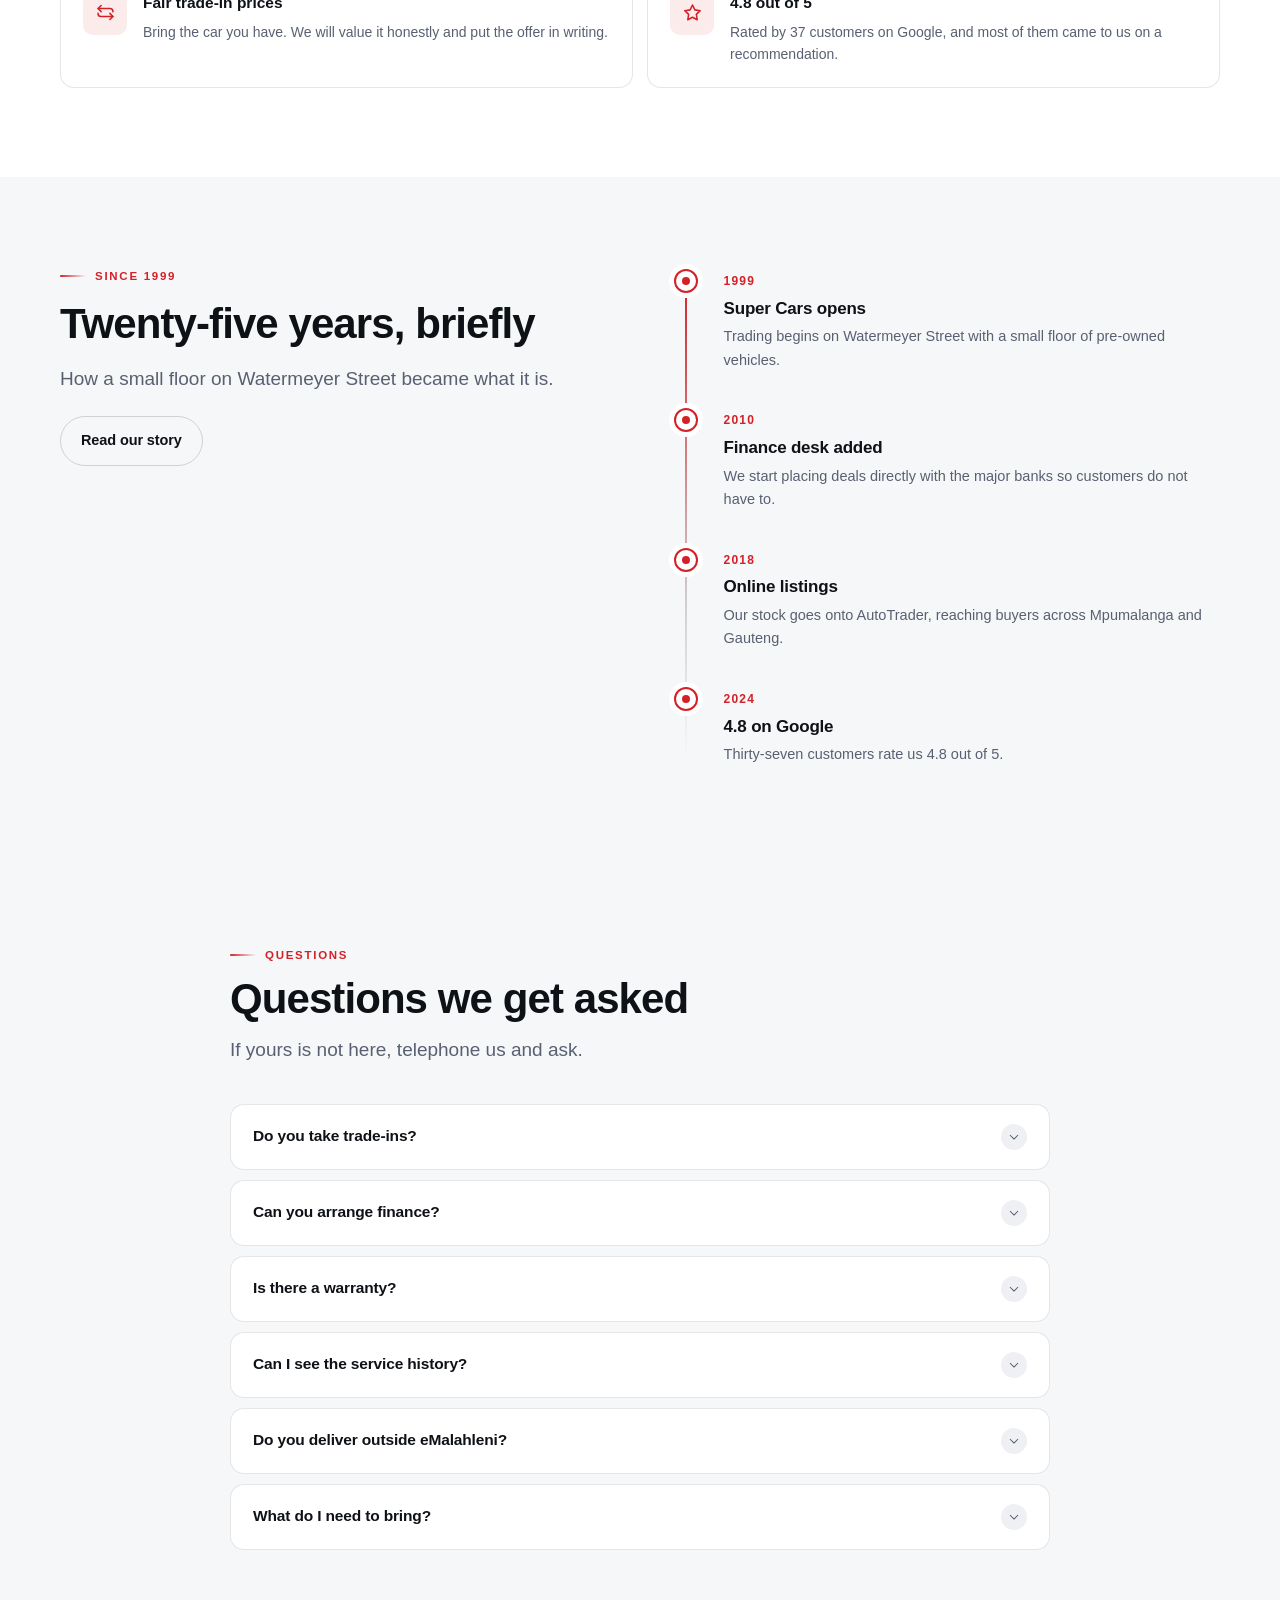
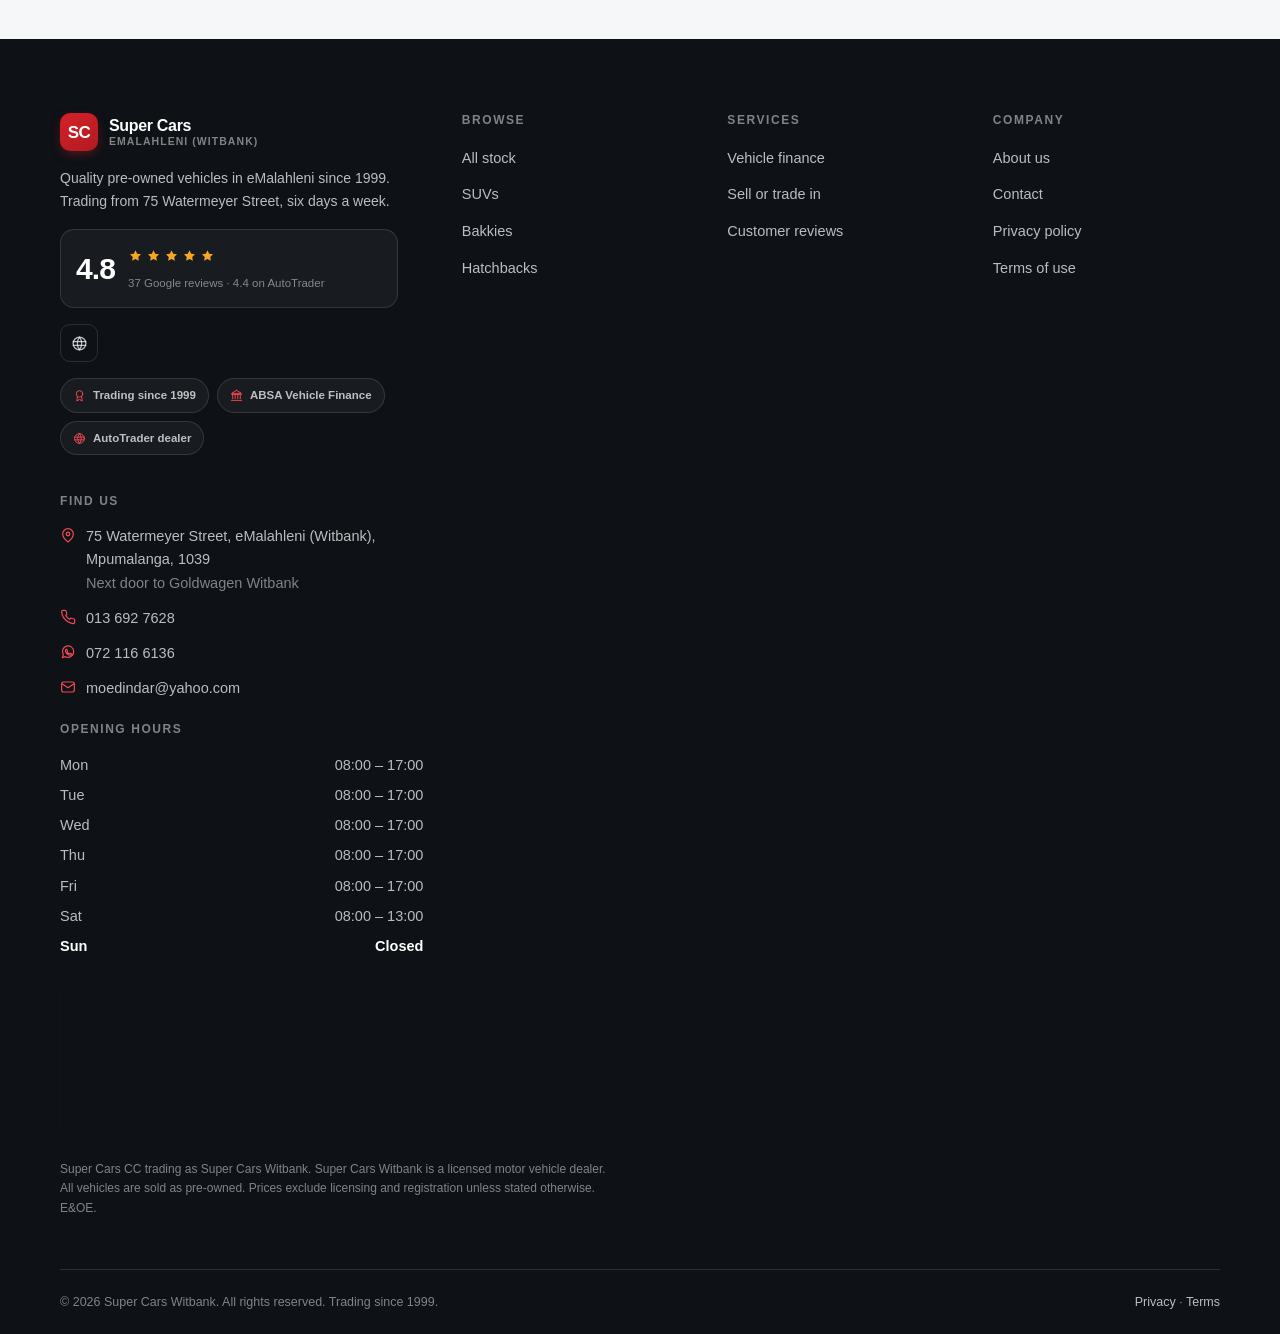
==== commit 5781b2ca: "Premium UI pass, and every new section wired to the CMS Website   Hero rebuilt: layered dark ground," ====
--- a/index.html
+++ b/index.html
@@ -2,6 +2,7 @@
 <html lang="en-ZA">
 <head>
 <meta charset="utf-8">
+<script>document.documentElement.classList.add('js')</script>
 <meta name="viewport" content="width=device-width,initial-scale=1,viewport-fit=cover">
 <title>Quality Pre-Owned Cars in Witbank | Super Cars Witbank</title>
 <meta name="theme-color" content="#0E1116">
@@ -9,167 +10,297 @@
 <link rel="icon" href="assets/favicon.svg" type="image/svg+xml">
 <link rel="stylesheet" href="css/style.css">
 <link rel="stylesheet" href="css/components.css">
+<link rel="stylesheet" href="css/premium.css">
 </head>
 <body data-page="index">
 
 <a class="skip" href="#main">Skip to content</a>
+<div class="read-bar" data-read-bar aria-hidden="true"></div>
+<div data-announce></div>
 <header class="hdr" data-header></header>
 
 <main id="main">
 
-  <!-- Hero, search and headline figures. Every string comes from the
-       Homepage Editor in the portal. -->
-  <section class="hero" data-sec="hero">
-    <div class="wrap">
-      <div class="hero-grid">
+  <!-- ══════════════════════════════════════════════ HERO ══════════════ -->
+  <section class="hero-pro" data-sec="hero">
+    <div class="hero-photo" data-hero-photo hidden></div>
+    <div class="hero-glow" data-parallax aria-hidden="true"></div>
+    <div class="hero-grain" aria-hidden="true"></div>
+    <div class="hero-vignette" aria-hidden="true"></div>
+
+    <div class="wrap">
+      <div class="hero-grid-pro">
         <div data-hero-copy>
-          <div class="sk" style="height:34px;width:280px;border-radius:999px"></div>
-          <div class="sk" style="height:62px;width:90%;margin-top:22px"></div>
-          <div class="sk" style="height:62px;width:70%;margin-top:10px"></div>
-          <div class="sk" style="height:20px;width:80%;margin-top:22px"></div>
-        </div>
-        <div data-hero-search></div>
-      </div>
-      <div class="hero-stats" data-hero-stats></div>
-    </div>
-  </section>
-
-  <!-- Featured stock -->
-  <section class="section" data-sec="featured" hidden>
-    <div class="wrap">
-      <div class="sec-head">
-        <div class="t">
-          <span class="eyebrow">On the floor</span>
-          <h2 data-home="featuredTitle"></h2>
-          <p class="lead" data-home="featuredSub"></p>
-        </div>
-        <a class="btn btn-out" href="inventory.html">View all stock</a>
+          <div class="sk" style="height:36px;width:290px;border-radius:999px"></div>
+          <div class="sk" style="height:66px;width:92%;margin-top:24px"></div>
+          <div class="sk" style="height:66px;width:68%;margin-top:12px"></div>
+          <div class="sk" style="height:22px;width:80%;margin-top:24px"></div>
+        </div>
+        <div data-sec="search"><div data-hero-search></div></div>
+      </div>
+
+      <!-- trust chips -->
+      <div data-sec="trust" hidden>
+        <div class="trust-row" data-trust></div>
+      </div>
+
+      <!-- headline figures -->
+      <div data-sec="stats" hidden>
+        <div class="stat-band" data-hero-stats></div>
+      </div>
+
+      <div class="scroll-cue" data-anim="up" data-delay="6" aria-hidden="true">
+        <span class="rail"></span>
+        <span>Scroll</span>
+      </div>
+    </div>
+  </section>
+
+  <!-- ══════════════════════════════════════ FEATURED STOCK ════════════ -->
+  <section class="section mesh" data-sec="featured" hidden>
+    <div class="wrap">
+      <div class="sec-head">
+        <div class="t">
+          <span class="sec-kicker" data-anim="up">On the floor</span>
+          <h2 data-home="featuredTitle" data-anim="up" data-delay="1"></h2>
+          <p class="lead" data-home="featuredSub" data-anim="up" data-delay="2"></p>
+        </div>
+        <a class="btn btn-out" href="inventory.html" data-anim="up" data-delay="2">
+          View all stock
+        </a>
       </div>
       <div class="veh-grid" data-featured></div>
     </div>
   </section>
 
-  <!-- Finance -->
+  <!-- ══════════════════════════════════════════ MARQUES ═══════════════ -->
+  <section class="section tight alt" data-sec="makes" hidden>
+    <div class="wrap">
+      <div class="sec-head">
+        <div class="t">
+          <span class="sec-kicker" data-anim="up">Brands</span>
+          <h2 data-home="makesTitle" data-anim="up" data-delay="1"></h2>
+          <p class="lead" data-home="makesSub" data-anim="up" data-delay="2"></p>
+        </div>
+      </div>
+      <div class="make-grid" data-makes></div>
+    </div>
+  </section>
+
+  <!-- ═════════════════════════════════ HOW BUYING WORKS ═══════════════ -->
+  <section class="section has-ghost" data-sec="process" hidden>
+    <div class="wrap">
+      <span class="ghost-word" aria-hidden="true">Simple</span>
+      <div class="sec-head">
+        <div class="t">
+          <span class="sec-kicker" data-anim="up">The process</span>
+          <h2 data-home="processTitle" data-anim="up" data-delay="1"></h2>
+          <p class="lead" data-home="processSub" data-anim="up" data-delay="2"></p>
+        </div>
+      </div>
+      <div class="grid g-4" data-process></div>
+    </div>
+  </section>
+
+  <!-- ══════════════════════════════════════════ FINANCE ═══════════════ -->
   <section class="section tight" data-sec="finance" hidden>
     <div class="wrap">
-      <div class="cta cta-split">
+      <div class="band-dark cta-split" data-anim="rise">
         <div>
-          <span class="eyebrow" style="color:var(--red-3)">Finance</span>
+          <span class="sec-kicker">Finance</span>
           <h2 data-home="financeTitle" style="margin-top:14px"></h2>
-          <p data-home="financeText"></p>
+          <p data-home="financeText" style="color:var(--text-inv-2);margin-top:14px;max-width:56ch"></p>
         </div>
         <div class="row">
-          <a class="btn btn-pri btn-lg" data-home-cta="financeCta"></a>
-        </div>
-      </div>
-    </div>
-  </section>
-
-  <!-- Latest arrivals -->
+          <a class="btn btn-pri btn-lg" data-home-cta="financeCta" data-magnetic></a>
+        </div>
+      </div>
+    </div>
+  </section>
+
+  <!-- ═════════════════════════════════════ LATEST ARRIVALS ════════════ -->
   <section class="section alt" data-sec="latest" hidden>
     <div class="wrap">
       <div class="sec-head">
         <div class="t">
-          <span class="eyebrow">Just arrived</span>
-          <h2 data-home="latestTitle"></h2>
-          <p class="lead" data-home="latestSub"></p>
-        </div>
-        <a class="btn btn-out" href="inventory.html?sort=newest">See everything</a>
+          <span class="sec-kicker" data-anim="up">Just arrived</span>
+          <h2 data-home="latestTitle" data-anim="up" data-delay="1"></h2>
+          <p class="lead" data-home="latestSub" data-anim="up" data-delay="2"></p>
+        </div>
+        <a class="btn btn-out" href="inventory.html?sort=newest" data-anim="up" data-delay="2">
+          See everything
+        </a>
       </div>
       <div class="veh-grid" data-latest></div>
     </div>
   </section>
 
-  <!-- Body types -->
+  <!-- ═══════════════════════════════════════ BODY TYPES ═══════════════ -->
   <section class="section" data-sec="categories" hidden>
     <div class="wrap">
       <div class="sec-head">
         <div class="t">
-          <span class="eyebrow">Browse</span>
-          <h2 data-home="categoriesTitle"></h2>
-          <p class="lead" data-home="categoriesSub"></p>
+          <span class="sec-kicker" data-anim="up">Browse</span>
+          <h2 data-home="categoriesTitle" data-anim="up" data-delay="1"></h2>
+          <p class="lead" data-home="categoriesSub" data-anim="up" data-delay="2"></p>
         </div>
       </div>
       <div class="cat-grid" data-categories></div>
     </div>
   </section>
 
-  <!-- Why buy from us -->
-  <section class="section alt" data-sec="why" hidden>
-    <div class="wrap">
-      <div class="sec-head">
-        <div class="t">
-          <span class="eyebrow">Why us</span>
-          <h2 data-home="whyTitle"></h2>
-          <p class="lead" data-home="whySub"></p>
+  <!-- ══════════════════════════════════ WHAT YOU GET ══════════════════ -->
+  <section class="section alt tint" data-sec="promise" hidden>
+    <div class="wrap">
+      <div class="sec-head">
+        <div class="t">
+          <span class="sec-kicker" data-anim="up">Our promise</span>
+          <h2 data-home="promiseTitle" data-anim="up" data-delay="1"></h2>
+          <p class="lead" data-home="promiseSub" data-anim="up" data-delay="2"></p>
+        </div>
+      </div>
+      <div class="grid g-2" data-promises></div>
+    </div>
+  </section>
+
+  <!-- ══════════════════════════════════════ WHY BUY FROM US ═══════════ -->
+  <section class="section" data-sec="why" hidden>
+    <div class="wrap">
+      <div class="sec-head">
+        <div class="t">
+          <span class="sec-kicker" data-anim="up">Why us</span>
+          <h2 data-home="whyTitle" data-anim="up" data-delay="1"></h2>
+          <p class="lead" data-home="whySub" data-anim="up" data-delay="2"></p>
         </div>
       </div>
       <div class="grid g-2 why" data-why></div>
     </div>
   </section>
 
-  <!-- Testimonials. Hides itself when the portal holds no published
-       reviews, rather than showing filler. -->
+  <!-- ══════════════════════════════════════════ TIMELINE ══════════════ -->
+  <section class="section alt" data-sec="timeline" hidden>
+    <div class="wrap">
+      <div class="grid g-2" style="align-items:start;gap:clamp(26px,4vw,60px)">
+        <div class="stack">
+          <span class="sec-kicker" data-anim="up">Since 1999</span>
+          <h2 data-home="timelineTitle" data-anim="up" data-delay="1"></h2>
+          <p class="lead" data-home="timelineSub" data-anim="up" data-delay="2"></p>
+          <div class="row" style="margin-top:6px" data-anim="up" data-delay="3">
+            <a class="btn btn-out" href="about.html">Read our story</a>
+          </div>
+        </div>
+        <div class="tl" data-timeline></div>
+      </div>
+    </div>
+  </section>
+
+  <!-- ══════════════════════════════════════════ REVIEWS ═══════════════ -->
   <section class="section" data-sec="testimonials" hidden>
     <div class="wrap">
       <div class="sec-head">
         <div class="t">
-          <span class="eyebrow">Reviews</span>
-          <h2 data-home="testimonialsTitle"></h2>
-          <p class="lead" data-home="testimonialsSub"></p>
-        </div>
-        <a class="btn btn-out" href="testimonials.html">All reviews</a>
+          <span class="sec-kicker" data-anim="up">Reviews</span>
+          <h2 data-home="testimonialsTitle" data-anim="up" data-delay="1"></h2>
+          <p class="lead" data-home="testimonialsSub" data-anim="up" data-delay="2"></p>
+        </div>
+        <a class="btn btn-out" href="testimonials.html" data-anim="up" data-delay="2">All reviews</a>
       </div>
       <div class="tm-grid" data-testimonials></div>
     </div>
   </section>
 
-  <!-- About preview -->
-  <section class="section alt" data-sec="about" hidden>
-    <div class="wrap">
-      <div class="grid g-2" style="align-items:center;gap:clamp(24px,4vw,56px)">
-        <div class="stack" data-reveal>
-          <span class="eyebrow">About us</span>
+  <!-- ═══════════════════════════════════════ RECENTLY SOLD ════════════ -->
+  <section class="section alt" data-sec="sold" hidden>
+    <div class="wrap">
+      <div class="sec-head">
+        <div class="t">
+          <span class="sec-kicker" data-anim="up">Moved on</span>
+          <h2 data-home="soldTitle" data-anim="up" data-delay="1"></h2>
+          <p class="lead" data-home="soldSub" data-anim="up" data-delay="2"></p>
+        </div>
+        <a class="btn btn-out" href="contact.html" data-anim="up" data-delay="2">
+          Tell us what you want
+        </a>
+      </div>
+      <div class="veh-grid" data-sold></div>
+    </div>
+  </section>
+
+  <!-- ══════════════════════════════════════════ ABOUT ═════════════════ -->
+  <section class="section" data-sec="about" hidden>
+    <div class="wrap">
+      <div class="grid g-2" style="align-items:center;gap:clamp(26px,4vw,60px)">
+        <div class="stack" data-anim="right">
+          <span class="sec-kicker">About us</span>
           <h2 data-home="aboutTitle"></h2>
           <p class="lead" data-home="aboutText"></p>
           <div class="row" style="margin-top:6px">
             <a class="btn btn-dark" data-home-cta="aboutCta"></a>
           </div>
         </div>
-        <div data-about-rating></div>
-      </div>
-    </div>
-  </section>
-
-  <!-- Trade-in -->
-  <section class="section" data-sec="tradein" hidden>
-    <div class="wrap">
-      <div class="cta cta-split">
+        <div data-about-rating data-anim="left" data-delay="1"></div>
+      </div>
+    </div>
+  </section>
+
+  <!-- ══════════════════════════════════════════ TRADE-IN ══════════════ -->
+  <section class="section tight" data-sec="tradein" hidden>
+    <div class="wrap">
+      <div class="band-dark cta-split" data-anim="rise">
         <div>
-          <span class="eyebrow" style="color:var(--red-3)">Sell or trade in</span>
+          <span class="sec-kicker">Sell or trade in</span>
           <h2 data-home="tradeinTitle" style="margin-top:14px"></h2>
-          <p data-home="tradeinText"></p>
+          <p data-home="tradeinText" style="color:var(--text-inv-2);margin-top:14px;max-width:56ch"></p>
         </div>
         <div class="row">
-          <a class="btn btn-pri btn-lg" data-home-cta="tradeinCta"></a>
-        </div>
-      </div>
-    </div>
-  </section>
-
-  <!-- Contact and map -->
+          <a class="btn btn-pri btn-lg" data-home-cta="tradeinCta" data-magnetic></a>
+        </div>
+      </div>
+    </div>
+  </section>
+
+  <!-- ══════════════════════════════════════════════ FAQ ═══════════════ -->
+  <section class="section alt" data-sec="faq" hidden>
+    <div class="wrap" style="max-width:900px">
+      <div class="sec-head">
+        <div class="t">
+          <span class="sec-kicker" data-anim="up">Questions</span>
+          <h2 data-home="faqTitle" data-anim="up" data-delay="1"></h2>
+          <p class="lead" data-home="faqSub" data-anim="up" data-delay="2"></p>
+        </div>
+      </div>
+      <div class="faq" data-faq></div>
+    </div>
+  </section>
+
+  <!-- ═══════════════════════════════════════ CLOSING BANNER ═══════════ -->
+  <section class="section" data-sec="banner" hidden>
+    <div class="wrap">
+      <div class="band-dark" style="text-align:center" data-anim="scale">
+        <h2 data-home="bannerTitle" style="max-width:22ch;margin-inline:auto"></h2>
+        <p data-home="bannerText"
+           style="color:var(--text-inv-2);margin:16px auto 0;max-width:58ch"></p>
+        <div class="row" style="justify-content:center;margin-top:28px">
+          <a class="btn btn-pri btn-lg" data-home-cta="bannerCta" data-magnetic></a>
+          <a class="btn btn-inv btn-lg" data-home-cta="bannerCta2"></a>
+        </div>
+      </div>
+    </div>
+  </section>
+
+  <!-- ══════════════════════════════════════ CONTACT AND MAP ═══════════ -->
   <section class="section alt" data-sec="contact" hidden>
     <div class="wrap">
       <div class="sec-head">
         <div class="t">
-          <span class="eyebrow">Visit us</span>
-          <h2 data-home="contactTitle"></h2>
-          <p class="lead" data-home="contactText"></p>
+          <span class="sec-kicker" data-anim="up">Visit us</span>
+          <h2 data-home="contactTitle" data-anim="up" data-delay="1"></h2>
+          <p class="lead" data-home="contactText" data-anim="up" data-delay="2"></p>
         </div>
       </div>
       <div class="grid g-2" style="align-items:start;gap:clamp(18px,2.4vw,30px)">
         <div data-contact-card></div>
-        <div class="map-box" data-sec="map" hidden>
+        <div class="map-box" data-sec="map" hidden data-anim="left" data-delay="1">
           <iframe title="Our location on Google Maps" loading="lazy"
                   referrerpolicy="no-referrer-when-downgrade" data-biz="mapEmbed"></iframe>
         </div>
@@ -181,6 +312,7 @@
 
 <footer class="ftr" data-footer></footer>
 <div data-wa-float></div>
+<div data-compare-tray></div>
 
 <noscript>
   <div class="wrap" style="padding:40px 0">
@@ -193,10 +325,13 @@
 
 <script src="js/config.js"></script>
 <script src="js/core.js"></script>
+<script src="js/motion.js"></script>
 <script src="js/fallback.js"></script>
 <script src="js/data.js"></script>
 <script src="js/site.js"></script>
+<script src="js/forms.js"></script>
 <script src="js/vehicle-card.js"></script>
+<script src="js/compare.js"></script>
 <script src="js/home.js"></script>
 </body>
 </html>
--- a/css/premium.css
+++ b/css/premium.css
@@ -0,0 +1,656 @@
+/* ==========================================================================
+   SUPER CARS WITBANK  ·  Premium layer
+   --------------------------------------------------------------------------
+   Motion, depth and the sections added in the polish pass. Loaded last, so it
+   only ever adds to style.css and components.css and never fights them.
+
+   The motion here is deliberately restrained. What reads as premium on a
+   marque site is confidence — things arrive once, settle, and stay still.
+   Nothing loops in the viewport except one slow background gradient, because
+   a page that keeps moving reads as a template trying to impress you.
+
+   Every animation in this file is switched off wholesale by the
+   prefers-reduced-motion block at the end. Nothing here is load-bearing:
+   with motion disabled every element sits in its final position.
+   ========================================================================== */
+
+:root{
+  --ease-soft:cubic-bezier(.22,1,.36,1);
+  --ease-spring:cubic-bezier(.34,1.4,.64,1);
+  --dur-1:.42s; --dur-2:.62s; --dur-3:.9s;
+
+  --glass:rgba(255,255,255,.055);
+  --glass-line:rgba(255,255,255,.13);
+  --glass-lift:rgba(255,255,255,.10);
+
+  --grain:url("data:image/svg+xml,%3Csvg xmlns='http://www.w3.org/2000/svg' width='140' height='140'%3E%3Cfilter id='n'%3E%3CfeTurbulence type='fractalNoise' baseFrequency='.85' numOctaves='3'/%3E%3C/filter%3E%3Crect width='140' height='140' filter='url(%23n)' opacity='.35'/%3E%3C/svg%3E");
+}
+
+/* ==========================================================================
+   1. SCROLL REVEAL
+   One system, driven by data-anim. The variant decides the starting offset;
+   data-delay staggers a group. Everything lands at the same resting state,
+   so a failed observer leaves nothing hidden.
+   ========================================================================== */
+/* Scoped to .js, which the inline script in <head> adds. With JavaScript off
+   the reveal never runs, so nothing may start invisible. */
+.js [data-anim]{
+  opacity:0;
+  will-change:opacity,transform;
+  transition:opacity var(--dur-2) var(--ease-soft),
+             transform var(--dur-2) var(--ease-soft),
+             filter var(--dur-2) var(--ease-soft);
+}
+.js [data-anim="up"]     { transform:translateY(26px) }
+.js [data-anim="down"]   { transform:translateY(-22px) }
+.js [data-anim="left"]   { transform:translateX(30px) }
+.js [data-anim="right"]  { transform:translateX(-30px) }
+.js [data-anim="scale"]  { transform:scale(.94) }
+.js [data-anim="blur"]   { filter:blur(11px); transform:translateY(14px) }
+.js [data-anim="rise"]   { transform:translateY(44px) scale(.985) }
+
+.js [data-anim].in{
+  opacity:1;
+  transform:none;
+  filter:none;
+}
+/* Once it has arrived, stop reserving a compositor layer for it. */
+.js [data-anim].done{ will-change:auto }
+
+/* ==========================================================================
+   2. HERO
+   Layered rather than illustrated: a deep ground, two slow radial washes, a
+   fine grain, and a vignette. No images to download, no particles to run.
+   ========================================================================== */
+.hero-pro{
+  position:relative;
+  overflow:hidden;
+  background:var(--ink);
+  color:var(--text-inv);
+  padding-block:clamp(64px,9vw,132px) clamp(56px,7vw,104px);
+  isolation:isolate;
+}
+.hero-pro > *{ position:relative; z-index:2 }
+
+/* the moving wash. One element, one animation, 26 seconds. */
+.hero-glow{
+  position:absolute; inset:-30%; z-index:0; pointer-events:none;
+  background:
+    radial-gradient(38% 46% at 76% 18%, rgba(212,33,40,.42), transparent 64%),
+    radial-gradient(34% 40% at 18% 82%, rgba(90,120,220,.17), transparent 66%),
+    radial-gradient(46% 52% at 50% 0%, rgba(255,255,255,.06), transparent 70%);
+  animation:heroDrift 26s var(--ease-soft) infinite alternate;
+}
+@keyframes heroDrift{
+  from{ transform:translate3d(-2%,-1%,0) scale(1) }
+  to  { transform:translate3d(3%,2%,0) scale(1.09) }
+}
+
+/* grain, so the flat gradient reads as a surface rather than a fill */
+.hero-grain{
+  position:absolute; inset:0; z-index:1; pointer-events:none;
+  background-image:var(--grain);
+  opacity:.16; mix-blend-mode:overlay;
+}
+.hero-vignette{
+  position:absolute; inset:0; z-index:1; pointer-events:none;
+  background:radial-gradient(120% 90% at 50% 40%, transparent 45%, rgba(0,0,0,.5) 100%);
+}
+/* an optional photograph behind the wash, set in the CMS */
+.hero-photo{
+  position:absolute; inset:0; z-index:0;
+  background-size:cover; background-position:center;
+  opacity:.30; filter:saturate(.85) contrast(1.05);
+}
+
+.hero-grid-pro{
+  display:grid; grid-template-columns:1.08fr .92fr;
+  gap:clamp(30px,4.5vw,68px); align-items:center;
+}
+@media (max-width:980px){ .hero-grid-pro{ grid-template-columns:minmax(0,1fr) } }
+
+.hero-eyebrow{
+  display:inline-flex; align-items:center; gap:10px;
+  padding:8px 16px 8px 12px; border-radius:var(--r-pill);
+  background:var(--glass); border:1px solid var(--glass-line);
+  backdrop-filter:blur(12px); -webkit-backdrop-filter:blur(12px);
+  font-size:12.5px; font-weight:650; color:var(--text-inv-2);
+}
+.hero-eyebrow .beacon{
+  position:relative; width:8px; height:8px; border-radius:50%;
+  background:var(--red-3); flex-shrink:0;
+}
+.hero-eyebrow .beacon::after{
+  content:''; position:absolute; inset:0; border-radius:50%;
+  background:var(--red-3); animation:beacon 2.6s ease-out infinite;
+}
+@keyframes beacon{
+  0%  { transform:scale(1); opacity:.75 }
+  70% { transform:scale(3.4); opacity:0 }
+  100%{ transform:scale(3.4); opacity:0 }
+}
+
+.hero-pro h1{
+  margin:22px 0 0;
+  font-size:clamp(38px,6vw,72px); line-height:1.02; letter-spacing:-.035em;
+}
+.hero-pro h1 .accent{
+  display:block;
+  background:linear-gradient(100deg,var(--red-3) 0%,#FF8B72 52%,var(--red-3) 100%);
+  background-size:220% 100%;
+  -webkit-background-clip:text; background-clip:text; color:transparent;
+  animation:sheen 9s linear infinite;
+}
+@keyframes sheen{ to{ background-position:220% 0 } }
+
+.hero-pro .lead{ color:var(--text-inv-2); max-width:52ch; margin-top:20px; font-size:clamp(15.5px,1.6vw,18.5px) }
+.hero-cta{ display:flex; gap:12px; flex-wrap:wrap; margin-top:32px }
+
+/* ---- trust badges under the hero ---- */
+.trust-row{
+  display:flex; gap:10px; flex-wrap:wrap; margin-top:34px;
+}
+.trust-chip{
+  display:inline-flex; align-items:center; gap:9px;
+  padding:10px 15px; border-radius:var(--r-pill);
+  background:var(--glass); border:1px solid var(--glass-line);
+  backdrop-filter:blur(10px); -webkit-backdrop-filter:blur(10px);
+  font-size:13px; font-weight:640; color:var(--text-inv-2);
+  transition:background .24s var(--ease-soft), border-color .24s, transform .24s var(--ease-soft);
+}
+.trust-chip:hover{ background:var(--glass-lift); border-color:rgba(255,255,255,.26); transform:translateY(-2px) }
+.trust-chip svg{ width:15px; height:15px; color:var(--red-3); flex-shrink:0 }
+.trust-chip b{ color:#fff; font-weight:720 }
+
+/* ---- scroll cue ---- */
+.scroll-cue{
+  display:flex; flex-direction:column; align-items:center; gap:9px;
+  margin-top:clamp(38px,5vw,62px);
+  font-size:11px; font-weight:650; letter-spacing:.16em; text-transform:uppercase;
+  color:var(--text-inv-3);
+}
+.scroll-cue .rail{
+  width:1px; height:44px; border-radius:1px;
+  background:linear-gradient(to bottom,rgba(255,255,255,.42),transparent);
+  position:relative; overflow:hidden;
+}
+.scroll-cue .rail::after{
+  content:''; position:absolute; left:0; right:0; height:14px;
+  background:var(--red-3);
+  animation:cue 2.4s var(--ease-soft) infinite;
+}
+@keyframes cue{
+  0%  { top:-14px; opacity:0 }
+  30% { opacity:1 }
+  100%{ top:44px; opacity:0 }
+}
+
+/* ==========================================================================
+   3. STAT BAND
+   ========================================================================== */
+.stat-band{
+  display:grid; grid-template-columns:repeat(4,minmax(0,1fr));
+  gap:1px; background:var(--line-inv);
+  border:1px solid var(--line-inv); border-radius:var(--r-lg); overflow:hidden;
+  margin-top:clamp(40px,5vw,64px);
+}
+@media (max-width:760px){ .stat-band{ grid-template-columns:repeat(2,minmax(0,1fr)) } }
+.stat-cell{
+  background:rgba(14,17,22,.72); padding:24px clamp(16px,2vw,26px);
+  display:grid; gap:5px; position:relative; overflow:hidden;
+  transition:background .3s var(--ease-soft);
+}
+.stat-cell::before{
+  content:''; position:absolute; left:0; right:0; top:0; height:2px;
+  background:linear-gradient(90deg,transparent,var(--red),transparent);
+  transform:scaleX(0); transition:transform .5s var(--ease-soft);
+}
+.stat-cell:hover{ background:rgba(28,32,40,.86) }
+.stat-cell:hover::before{ transform:scaleX(1) }
+.stat-cell b{
+  font-size:clamp(26px,3.2vw,40px); font-weight:830; letter-spacing:-.035em; line-height:1.06;
+  font-variant-numeric:tabular-nums;
+}
+.stat-cell span{ font-size:12.5px; font-weight:660; color:var(--text-inv-2) }
+.stat-cell small{ font-size:11.5px; color:var(--text-inv-3) }
+
+/* dark band used mid-page on the light background */
+.band-dark{
+  background:var(--ink); color:var(--text-inv);
+  border-radius:var(--r-xl); overflow:hidden; position:relative;
+  padding:clamp(34px,5vw,64px);
+}
+.band-dark::after{
+  content:''; position:absolute; inset:0; pointer-events:none;
+  background:radial-gradient(60% 80% at 88% 0%, rgba(212,33,40,.28), transparent 62%);
+}
+.band-dark > *{ position:relative; z-index:1 }
+.band-dark .stat-band{ margin-top:clamp(26px,3vw,38px); border-color:rgba(255,255,255,.10) }
+.band-dark .stat-cell{ background:rgba(255,255,255,.03) }
+
+/* ==========================================================================
+   4. SECTION FURNITURE
+   ========================================================================== */
+.sec-kicker{
+  display:inline-flex; align-items:center; gap:9px;
+  font-size:11.5px; font-weight:750; letter-spacing:.15em; text-transform:uppercase;
+  color:var(--red);
+}
+.sec-kicker::before{
+  content:''; width:26px; height:2px; border-radius:2px;
+  background:linear-gradient(90deg,var(--red),transparent);
+}
+.section.dark .sec-kicker, .band-dark .sec-kicker{ color:var(--red-3) }
+
+/* a hairline that fades at both ends, between light sections */
+.rule{
+  height:1px; border:0; margin:0;
+  background:linear-gradient(90deg,transparent,var(--line-2),transparent);
+}
+
+/* very large faint word behind a section heading */
+.ghost-word{
+  position:absolute; left:50%; top:-.34em; transform:translateX(-50%);
+  font-size:clamp(90px,18vw,230px); font-weight:850; letter-spacing:-.05em;
+  color:var(--ink); opacity:.032; pointer-events:none; user-select:none;
+  white-space:nowrap; z-index:0;
+}
+.has-ghost{ position:relative; isolation:isolate }
+.has-ghost > *{ position:relative; z-index:1 }
+
+/* ==========================================================================
+   5. CARDS
+   ========================================================================== */
+.p-card{
+  position:relative; background:var(--paper);
+  border:1px solid var(--line); border-radius:var(--r-lg);
+  padding:26px; overflow:hidden;
+  transition:transform .34s var(--ease-soft), box-shadow .34s var(--ease-soft),
+             border-color .34s var(--ease-soft);
+}
+.p-card::after{
+  content:''; position:absolute; inset:0; border-radius:inherit; pointer-events:none;
+  background:radial-gradient(70% 60% at 50% 0%, var(--red-soft), transparent 70%);
+  opacity:0; transition:opacity .34s var(--ease-soft);
+}
+.p-card:hover{ transform:translateY(-5px); box-shadow:var(--sh-3); border-color:transparent }
+.p-card:hover::after{ opacity:1 }
+.p-card > *{ position:relative; z-index:1 }
+
+.p-ic{
+  width:50px; height:50px; border-radius:15px; display:grid; place-items:center;
+  background:linear-gradient(150deg,var(--red-soft),transparent);
+  border:1px solid var(--red-line); color:var(--red);
+  margin-bottom:17px;
+  transition:transform .34s var(--ease-spring), background .34s;
+}
+.p-card:hover .p-ic{ transform:translateY(-2px) scale(1.06) }
+.p-ic svg{ width:22px; height:22px }
+.p-card h3{ font-size:17px; font-weight:740; letter-spacing:-.015em; margin-bottom:8px }
+.p-card p{ font-size:14.5px; line-height:1.62; color:var(--text-2) }
+
+/* numbered process card */
+.step-card{ position:relative; padding-top:30px }
+.step-n{
+  position:absolute; top:-6px; left:24px;
+  font-size:58px; font-weight:850; letter-spacing:-.05em; line-height:1;
+  color:var(--red); opacity:.13; pointer-events:none;
+}
+
+/* glass card on a dark ground */
+.g-card{
+  background:var(--glass); border:1px solid var(--glass-line);
+  border-radius:var(--r-lg); padding:24px;
+  backdrop-filter:blur(14px); -webkit-backdrop-filter:blur(14px);
+  transition:background .3s var(--ease-soft), transform .3s var(--ease-soft), border-color .3s;
+}
+.g-card:hover{ background:var(--glass-lift); border-color:rgba(255,255,255,.24); transform:translateY(-3px) }
+.g-card h3{ font-size:16.5px; font-weight:730; color:#fff; margin-bottom:7px }
+.g-card p{ font-size:14px; line-height:1.6; color:var(--text-inv-2) }
+
+/* ==========================================================================
+   6. TIMELINE
+   ========================================================================== */
+.tl{ position:relative; display:grid; gap:0 }
+.tl::before{
+  content:''; position:absolute; left:19px; top:8px; bottom:8px; width:2px;
+  background:linear-gradient(to bottom,var(--red),var(--line-2) 70%,transparent);
+  transform-origin:top; transform:scaleY(0);
+  transition:transform 1.5s var(--ease-soft);
+}
+.tl.in::before{ transform:scaleY(1) }
+@media (max-width:640px){ .tl::before{ left:15px } }
+
+.tl-row{ position:relative; padding:0 0 34px 58px }
+.tl-row:last-child{ padding-bottom:0 }
+@media (max-width:640px){ .tl-row{ padding-left:46px } }
+.tl-dot{
+  position:absolute; left:8px; top:2px;
+  width:24px; height:24px; border-radius:50%;
+  background:var(--paper); border:2px solid var(--red);
+  display:grid; place-items:center;
+  box-shadow:0 0 0 5px var(--paper);
+}
+@media (max-width:640px){ .tl-dot{ left:4px } }
+.tl-dot i{ width:8px; height:8px; border-radius:50%; background:var(--red); display:block }
+.tl-year{
+  font-size:12px; font-weight:760; letter-spacing:.1em; color:var(--red);
+  text-transform:uppercase;
+}
+.tl-row h3{ font-size:17px; font-weight:730; margin:6px 0 6px; letter-spacing:-.012em }
+.tl-row p{ font-size:14.5px; line-height:1.62; color:var(--text-2); max-width:62ch }
+
+/* ==========================================================================
+   7. MAKE TILES  (the marques on the floor)
+   ========================================================================== */
+.make-grid{ display:grid; grid-template-columns:repeat(auto-fit,minmax(136px,1fr)); gap:12px }
+.make-tile{
+  display:grid; gap:6px; place-items:center; text-align:center;
+  padding:24px 14px; border-radius:var(--r-md);
+  background:var(--paper); border:1px solid var(--line);
+  transition:transform .3s var(--ease-soft), border-color .3s, box-shadow .3s;
+}
+.make-tile:hover{ transform:translateY(-4px); border-color:var(--red); box-shadow:var(--sh-2) }
+.make-tile img{ height:34px; width:auto; object-fit:contain; filter:grayscale(1); opacity:.62;
+  transition:filter .3s, opacity .3s }
+.make-tile:hover img{ filter:none; opacity:1 }
+.make-tile b{
+  font-size:15px; font-weight:760; letter-spacing:-.02em; color:var(--text);
+}
+.make-tile span{ font-size:11.5px; color:var(--text-3) }
+
+/* ==========================================================================
+   8. FAQ
+   ========================================================================== */
+.faq{ display:grid; gap:10px }
+.faq-item{
+  border:1px solid var(--line); border-radius:var(--r-md); background:var(--paper);
+  overflow:hidden; transition:border-color .26s, box-shadow .26s;
+}
+.faq-item.open{ border-color:var(--line-2); box-shadow:var(--sh-2) }
+.faq-q{
+  width:100%; display:flex; align-items:center; gap:16px; text-align:left;
+  padding:19px 22px; font-size:15.5px; font-weight:680; letter-spacing:-.01em;
+  transition:background .2s;
+}
+.faq-q:hover{ background:var(--paper-2) }
+.faq-q .chev{
+  margin-left:auto; flex-shrink:0; width:26px; height:26px; border-radius:50%;
+  display:grid; place-items:center; background:var(--paper-3); color:var(--text-2);
+  transition:transform .34s var(--ease-soft), background .26s, color .26s;
+}
+.faq-q .chev svg{ width:14px; height:14px }
+.faq-item.open .faq-q .chev{ transform:rotate(180deg); background:var(--red); color:#fff }
+.faq-a{
+  display:grid; grid-template-rows:0fr;
+  transition:grid-template-rows .38s var(--ease-soft);
+}
+.faq-item.open .faq-a{ grid-template-rows:1fr }
+.faq-a > div{ overflow:hidden }
+.faq-a p{
+  padding:0 22px 21px; font-size:14.5px; line-height:1.68; color:var(--text-2); max-width:74ch;
+}
+
+/* ==========================================================================
+   9. ANNOUNCEMENT BAR
+   ========================================================================== */
+.announce{
+  position:relative; z-index:101;
+  background:linear-gradient(96deg,var(--red-2),var(--red) 45%,#E8564C);
+  color:#fff; font-size:13.5px; font-weight:620;
+}
+.announce-in{
+  display:flex; align-items:center; justify-content:center; gap:12px;
+  padding:10px var(--gut); text-align:center; min-height:42px;
+}
+.announce a{ text-decoration:underline; text-underline-offset:2px; font-weight:730 }
+.announce svg{ width:15px; height:15px; flex-shrink:0 }
+.announce-x{
+  position:absolute; right:8px; top:50%; transform:translateY(-50%);
+  width:28px; height:28px; border-radius:50%; display:grid; place-items:center;
+  color:rgba(255,255,255,.85); transition:background .2s;
+}
+.announce-x:hover{ background:rgba(255,255,255,.18); color:#fff }
+.announce-x svg{ width:13px; height:13px }
+
+/* ==========================================================================
+   10. BUTTONS  ·  interaction polish
+   ========================================================================== */
+.btn{ position:relative; overflow:hidden; isolation:isolate }
+/* a light sweep on hover, not a bounce */
+.btn::before{
+  content:''; position:absolute; inset:0; z-index:-1;
+  background:linear-gradient(110deg,transparent 20%,rgba(255,255,255,.20),transparent 80%);
+  transform:translateX(-110%);
+  transition:transform .62s var(--ease-soft);
+}
+.btn:hover::before{ transform:translateX(110%) }
+.btn-pri:hover{ box-shadow:0 12px 30px -10px rgba(212,33,40,.62) }
+
+/* the ripple element the script drops in on click */
+.ripple{
+  position:absolute; border-radius:50%; pointer-events:none; z-index:-1;
+  background:rgba(255,255,255,.36); transform:scale(0); opacity:.7;
+  animation:ripple .62s var(--ease-soft) forwards;
+}
+.btn-out .ripple, .btn-ghost .ripple{ background:rgba(14,17,22,.14) }
+@keyframes ripple{ to{ transform:scale(2.6); opacity:0 } }
+
+/* ==========================================================================
+   11. VEHICLE CARD  ·  premium treatment
+   ========================================================================== */
+.veh{ position:relative }
+.veh-img{ position:relative }
+/* the second photograph, cross-faded in on hover */
+.veh-img .alt{
+  position:absolute; inset:0; width:100%; height:100%; object-fit:cover;
+  opacity:0; transition:opacity .55s var(--ease-soft);
+}
+.veh:hover .veh-img .alt{ opacity:1 }
+.veh-img::after{
+  content:''; position:absolute; inset:0; pointer-events:none;
+  background:linear-gradient(to top,rgba(14,17,22,.42),transparent 42%);
+  opacity:0; transition:opacity .34s var(--ease-soft);
+}
+.veh:hover .veh-img::after{ opacity:1 }
+
+/* corner ribbon for a genuinely new arrival */
+.veh-ribbon{
+  position:absolute; top:13px; right:-34px; z-index:3;
+  transform:rotate(38deg);
+  background:var(--ink); color:#fff;
+  font-size:10px; font-weight:780; letter-spacing:.09em; text-transform:uppercase;
+  padding:5px 38px; box-shadow:var(--sh-2);
+}
+.veh-ribbon.red{ background:var(--red) }
+
+/* save + compare, revealed on hover, always present for touch */
+.veh-tools{
+  position:absolute; top:11px; right:11px; z-index:4;
+  display:flex; flex-direction:column; gap:7px;
+  opacity:0; transform:translateX(8px);
+  transition:opacity .28s var(--ease-soft), transform .28s var(--ease-soft);
+}
+.veh:hover .veh-tools, .veh:focus-within .veh-tools{ opacity:1; transform:none }
+@media (hover:none){ .veh-tools{ opacity:1; transform:none } }
+.veh-tool{
+  width:34px; height:34px; border-radius:50%; display:grid; place-items:center;
+  background:rgba(255,255,255,.94); color:var(--text-2);
+  box-shadow:var(--sh-2); backdrop-filter:blur(6px);
+  transition:background .2s, color .2s, transform .2s var(--ease-spring);
+}
+.veh-tool:hover{ transform:scale(1.1) }
+.veh-tool svg{ width:15px; height:15px }
+.veh-tool.on{ background:var(--red); color:#fff }
+.veh-tool.on.saved svg{ animation:pop .42s var(--ease-spring) }
+@keyframes pop{ 0%{transform:scale(1)} 45%{transform:scale(1.35)} 100%{transform:scale(1)} }
+
+/* quick actions across the bottom of the photograph */
+.veh-quick{
+  position:absolute; left:11px; right:11px; bottom:11px; z-index:3;
+  display:flex; gap:7px;
+  opacity:0; transform:translateY(9px);
+  transition:opacity .3s var(--ease-soft), transform .3s var(--ease-soft);
+}
+.veh:hover .veh-quick, .veh:focus-within .veh-quick{ opacity:1; transform:none }
+@media (hover:none){ .veh-quick{ position:static; opacity:1; transform:none; margin-top:11px } }
+.veh-quick a{
+  flex:1; display:inline-flex; align-items:center; justify-content:center; gap:6px;
+  padding:9px 10px; border-radius:var(--r-sm);
+  font-size:12.5px; font-weight:680; white-space:nowrap;
+  background:rgba(255,255,255,.95); color:var(--text);
+  box-shadow:var(--sh-2); transition:background .2s, color .2s;
+}
+.veh-quick a.wa{ background:#25D366; color:#fff }
+.veh-quick a:hover{ background:var(--ink); color:#fff }
+.veh-quick a.wa:hover{ background:#1FBA59 }
+.veh-quick svg{ width:14px; height:14px }
+
+/* the finance line under the price */
+.veh-fin{
+  display:inline-flex; align-items:center; gap:5px;
+  font-size:11.5px; font-weight:640; color:var(--text-2);
+  background:var(--paper-2); border-radius:var(--r-pill);
+  padding:3px 9px; margin-top:5px;
+}
+.veh-fin svg{ width:11px; height:11px; color:var(--red) }
+
+/* ==========================================================================
+   12. COMPARE TRAY
+   ========================================================================== */
+.cmp-tray{
+  position:fixed; left:50%; bottom:18px; z-index:95;
+  transform:translate(-50%,140%);
+  display:flex; align-items:center; gap:14px;
+  padding:12px 14px 12px 18px; border-radius:var(--r-pill);
+  background:var(--ink); color:#fff; box-shadow:var(--sh-4);
+  transition:transform .42s var(--ease-spring);
+  max-width:calc(100vw - 28px);
+}
+.cmp-tray.on{ transform:translate(-50%,0) }
+.cmp-tray b{ font-size:13.5px; font-weight:700; white-space:nowrap }
+.cmp-thumbs{ display:flex; gap:6px }
+.cmp-thumbs img{
+  width:44px; height:33px; border-radius:6px; object-fit:cover;
+  border:1px solid rgba(255,255,255,.22);
+}
+@media (max-width:560px){
+  .cmp-tray{ left:12px; right:12px; transform:translateY(140%); border-radius:var(--r-lg) }
+  .cmp-tray.on{ transform:none }
+  .cmp-thumbs{ display:none }
+}
+
+/* the side-by-side table */
+.cmp-table{ width:100%; border-collapse:collapse; min-width:520px }
+.cmp-table th, .cmp-table td{
+  padding:12px 14px; border-bottom:1px solid var(--line); font-size:14px; text-align:left;
+  vertical-align:top;
+}
+.cmp-table th:first-child, .cmp-table td:first-child{
+  color:var(--text-3); font-weight:620; font-size:12.5px; width:150px;
+}
+.cmp-table thead th{ border-bottom:2px solid var(--line-2) }
+.cmp-table td b{ font-weight:700 }
+.cmp-table .best{ color:var(--ok); font-weight:730 }
+.cmp-head img{ width:100%; aspect-ratio:4/3; object-fit:cover; border-radius:var(--r-sm); margin-bottom:9px }
+
+/* ==========================================================================
+   13. NAVIGATION
+   ========================================================================== */
+.hdr{ transition:height .3s var(--ease-soft), box-shadow .3s, background .3s }
+.hdr.shrunk .hdr-in{ height:60px }
+.hdr.shrunk{ box-shadow:0 6px 26px -14px rgba(14,17,22,.30) }
+.hdr-in{ transition:height .3s var(--ease-soft) }
+.brand-mark{ transition:transform .34s var(--ease-spring) }
+.brand:hover .brand-mark{ transform:rotate(-7deg) scale(1.06) }
+
+/* the underline grows from the middle */
+.nav a::after{
+  content:''; position:absolute; left:13px; right:13px; bottom:3px; height:2px;
+  background:var(--red); border-radius:2px;
+  transform:scaleX(0); transform-origin:center;
+  transition:transform .3s var(--ease-soft);
+}
+.nav a:hover::after{ transform:scaleX(.55) }
+.nav a.on::after{ transform:scaleX(1) }
+@media (max-width:1024px){
+  .nav a::after{ left:14px; right:auto; width:18px; bottom:8px }
+  .nav.open a{ animation:navIn .34s var(--ease-soft) backwards }
+  .nav.open a:nth-child(1){ animation-delay:.02s }
+  .nav.open a:nth-child(2){ animation-delay:.05s }
+  .nav.open a:nth-child(3){ animation-delay:.08s }
+  .nav.open a:nth-child(4){ animation-delay:.11s }
+  .nav.open a:nth-child(5){ animation-delay:.14s }
+  .nav.open a:nth-child(6){ animation-delay:.17s }
+  .nav.open a:nth-child(7){ animation-delay:.20s }
+}
+@keyframes navIn{ from{ opacity:0; transform:translateX(-14px) } }
+
+/* thin progress bar showing how far down the page you are */
+.read-bar{
+  position:fixed; left:0; top:0; height:2px; z-index:120;
+  background:linear-gradient(90deg,var(--red),var(--red-3));
+  width:0; transition:width .1s linear;
+}
+
+/* ==========================================================================
+   14. FOOTER additions
+   ========================================================================== */
+.ftr-rating{
+  display:flex; align-items:center; gap:13px;
+  padding:15px; border-radius:var(--r-md);
+  background:rgba(255,255,255,.045); border:1px solid var(--line-inv);
+}
+.ftr-rating .score{ font-size:30px; font-weight:840; letter-spacing:-.03em; line-height:1; color:#fff }
+.ftr-rating small{ display:block; font-size:11.5px; color:var(--text-inv-3); margin-top:3px }
+.ftr-map{
+  border-radius:var(--r-md); overflow:hidden; border:1px solid var(--line-inv);
+  filter:grayscale(1) invert(.92) contrast(.85);
+  transition:filter .4s var(--ease-soft);
+}
+.ftr-map:hover{ filter:grayscale(.4) invert(.92) contrast(.9) }
+.ftr-map iframe{ width:100%; height:160px; border:0; display:block }
+.ftr-badges{ display:flex; gap:8px; flex-wrap:wrap }
+.ftr-badge{
+  display:inline-flex; align-items:center; gap:7px;
+  padding:7px 12px; border-radius:var(--r-pill);
+  background:rgba(255,255,255,.045); border:1px solid var(--line-inv);
+  font-size:11.5px; font-weight:620; color:var(--text-inv-2);
+}
+.ftr-badge svg{ width:13px; height:13px; color:var(--red-3) }
+
+/* ==========================================================================
+   15. UTILITIES
+   ========================================================================== */
+.mesh{ position:relative; isolation:isolate }
+.mesh::before{
+  content:''; position:absolute; inset:0; z-index:-1; pointer-events:none;
+  background:
+    radial-gradient(46% 60% at 88% 8%, var(--red-soft), transparent 62%),
+    radial-gradient(40% 54% at 6% 92%, rgba(90,120,220,.06), transparent 64%);
+}
+.tint{ background:linear-gradient(180deg,var(--paper) 0%,var(--paper-2) 100%) }
+.pad-lg{ padding-block:clamp(64px,8vw,124px) }
+
+/* Counters must not reflow the layout as the digits change. */
+[data-count]{ font-variant-numeric:tabular-nums }
+
+/* ==========================================================================
+   16. REDUCED MOTION
+   One switch. Everything lands in its resting state and stays there.
+   ========================================================================== */
+@media (prefers-reduced-motion:reduce){
+  .js [data-anim]{ opacity:1 !important; transform:none !important; filter:none !important;
+               transition:none !important }
+  .hero-glow, .hero-pro h1 .accent, .hero-eyebrow .beacon::after,
+  .scroll-cue .rail::after, .nav.open a{ animation:none !important }
+  .hero-pro h1 .accent{ color:var(--red-3); -webkit-text-fill-color:currentColor }
+  .tl::before{ transform:scaleY(1) !important; transition:none !important }
+  .btn::before, .ripple{ display:none !important }
+  .p-card:hover, .veh:hover, .make-tile:hover, .g-card:hover, .trust-chip:hover{
+    transform:none !important;
+  }
+  .cmp-tray{ transition:none !important }
+  .faq-a{ transition:none !important }
+  .read-bar{ transition:none !important }
+}
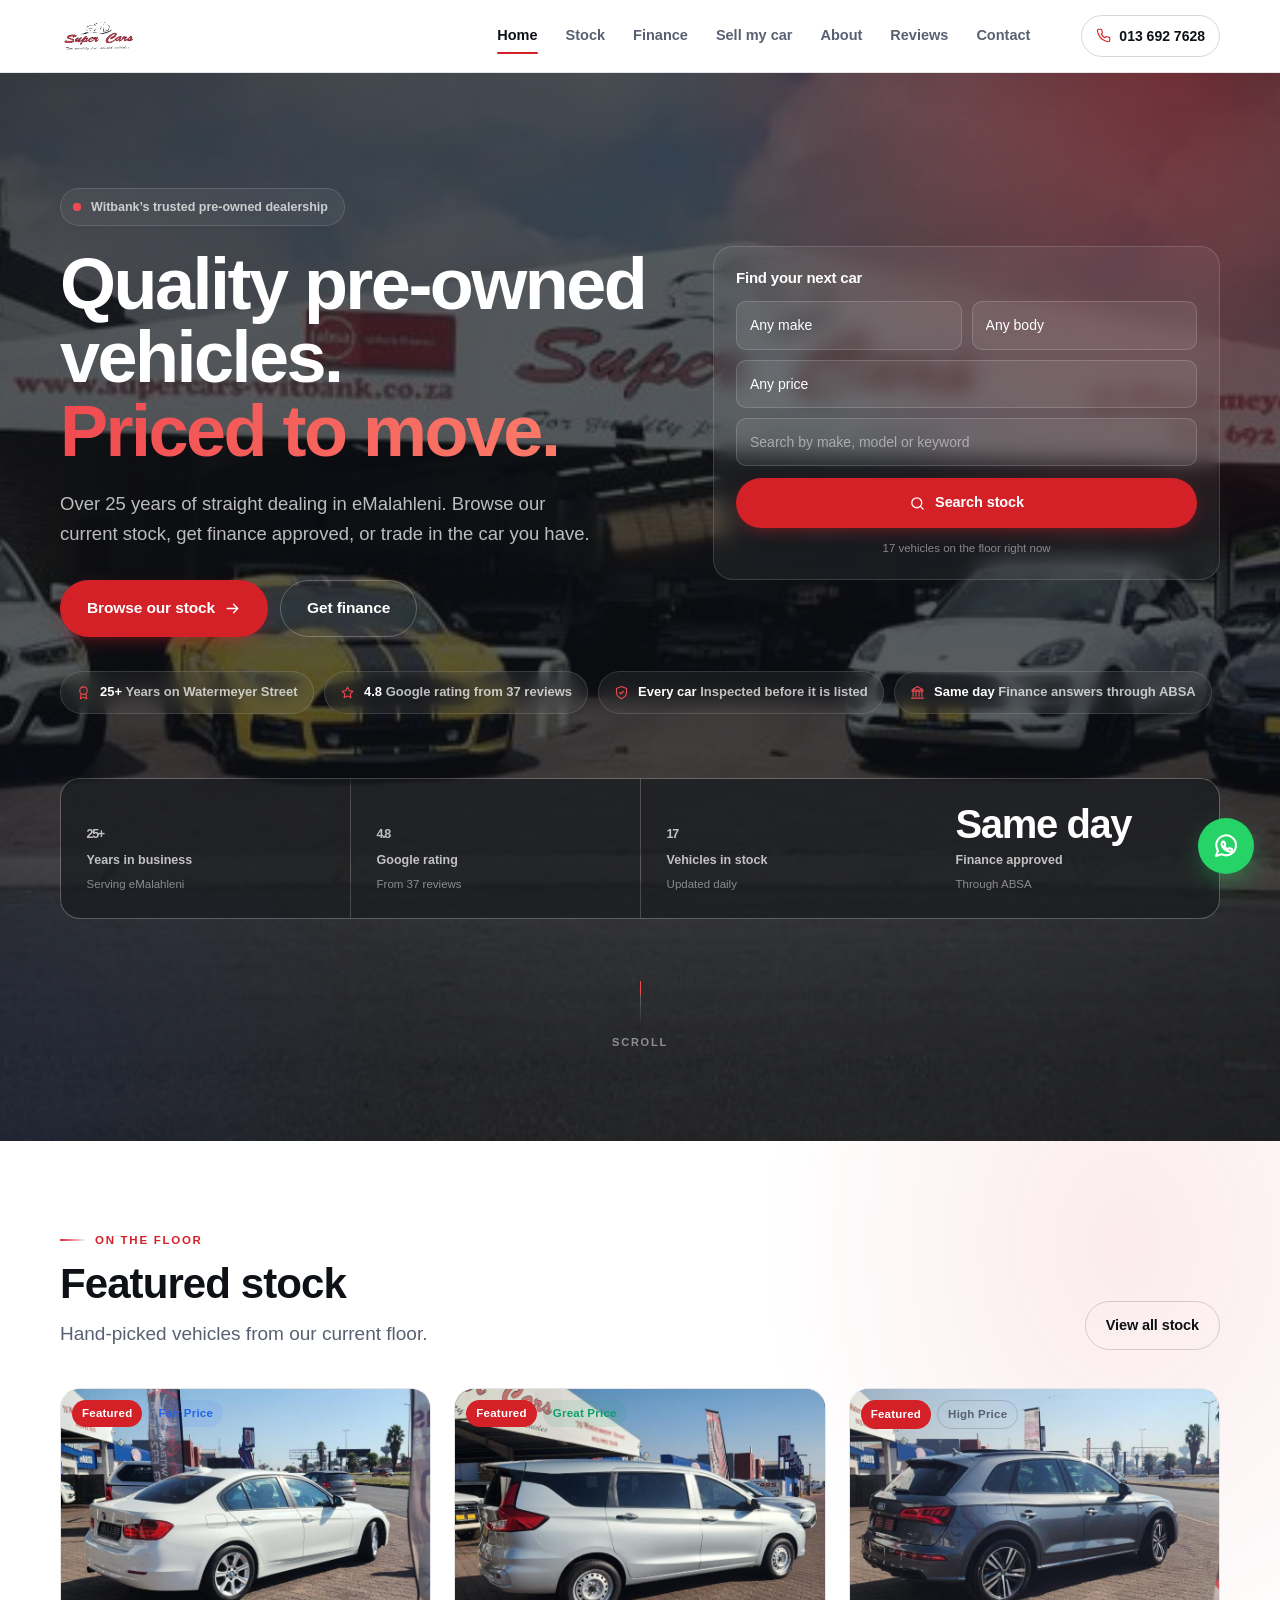
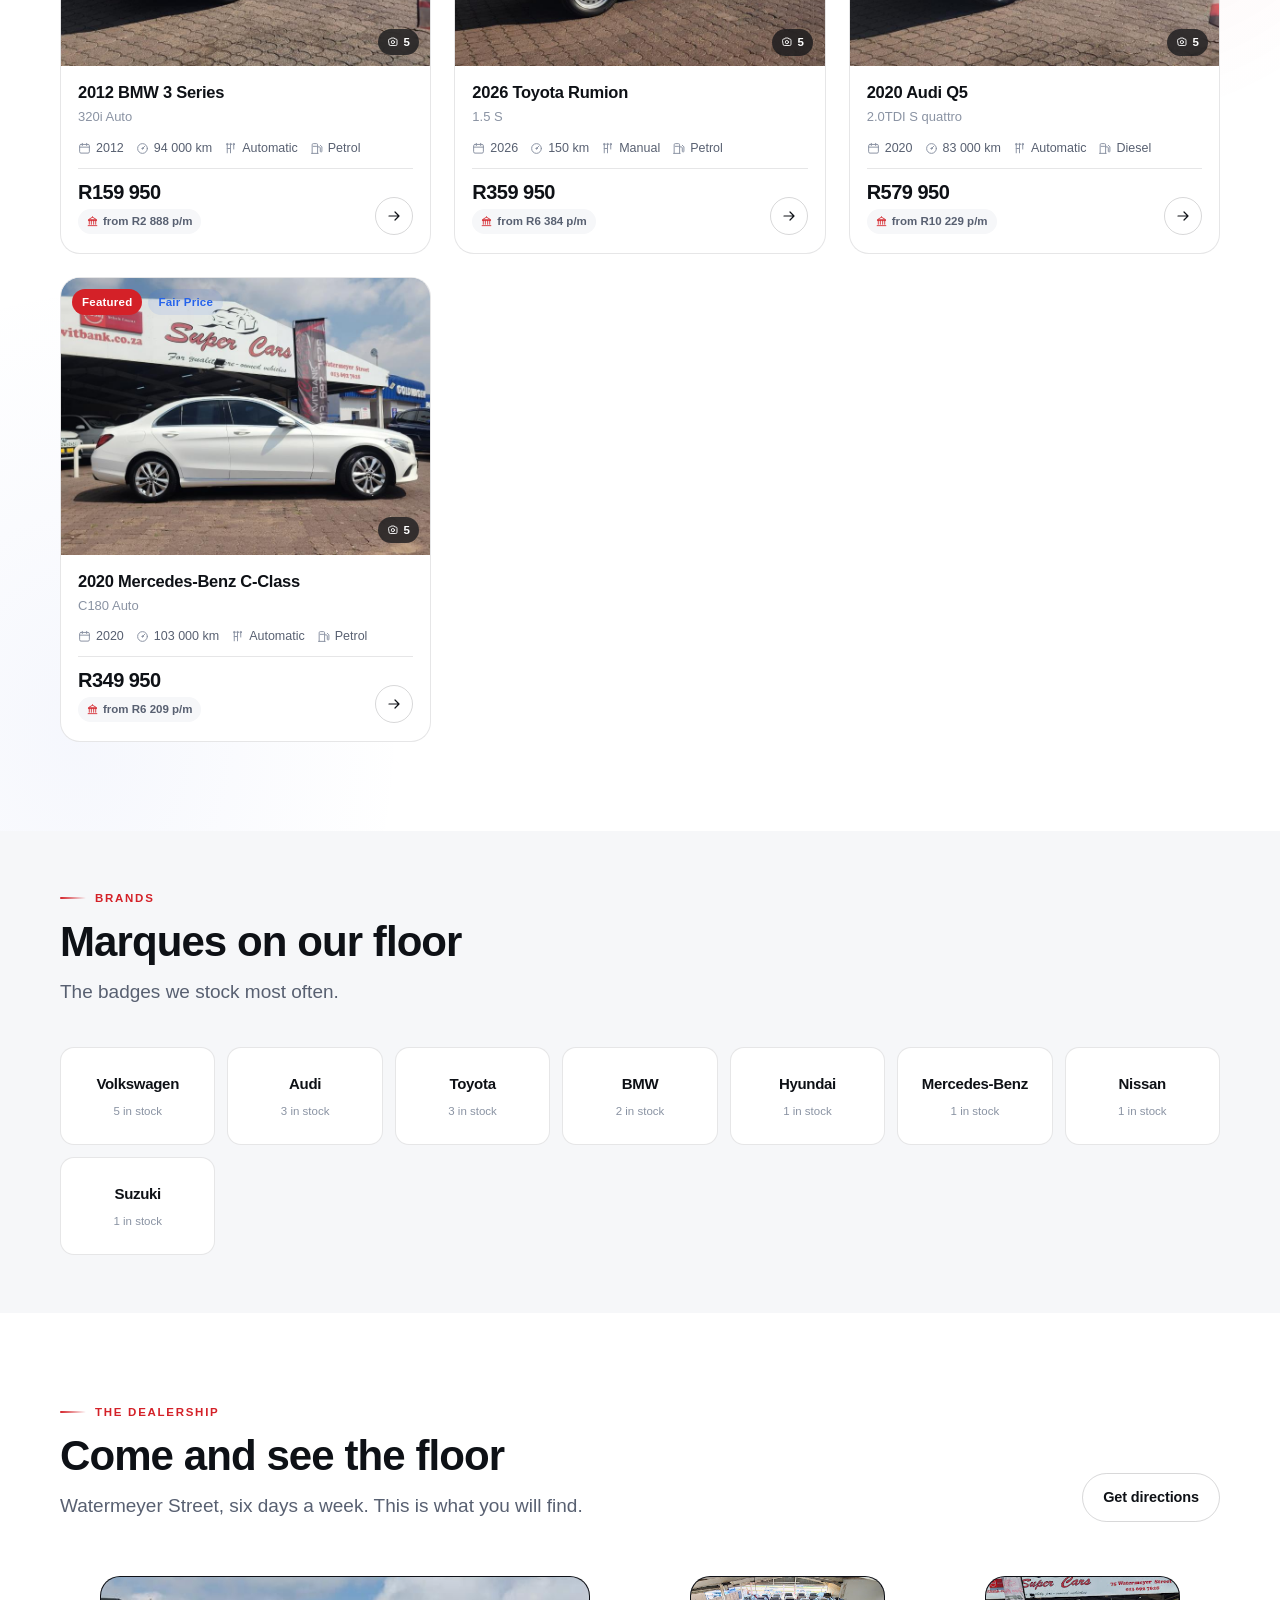
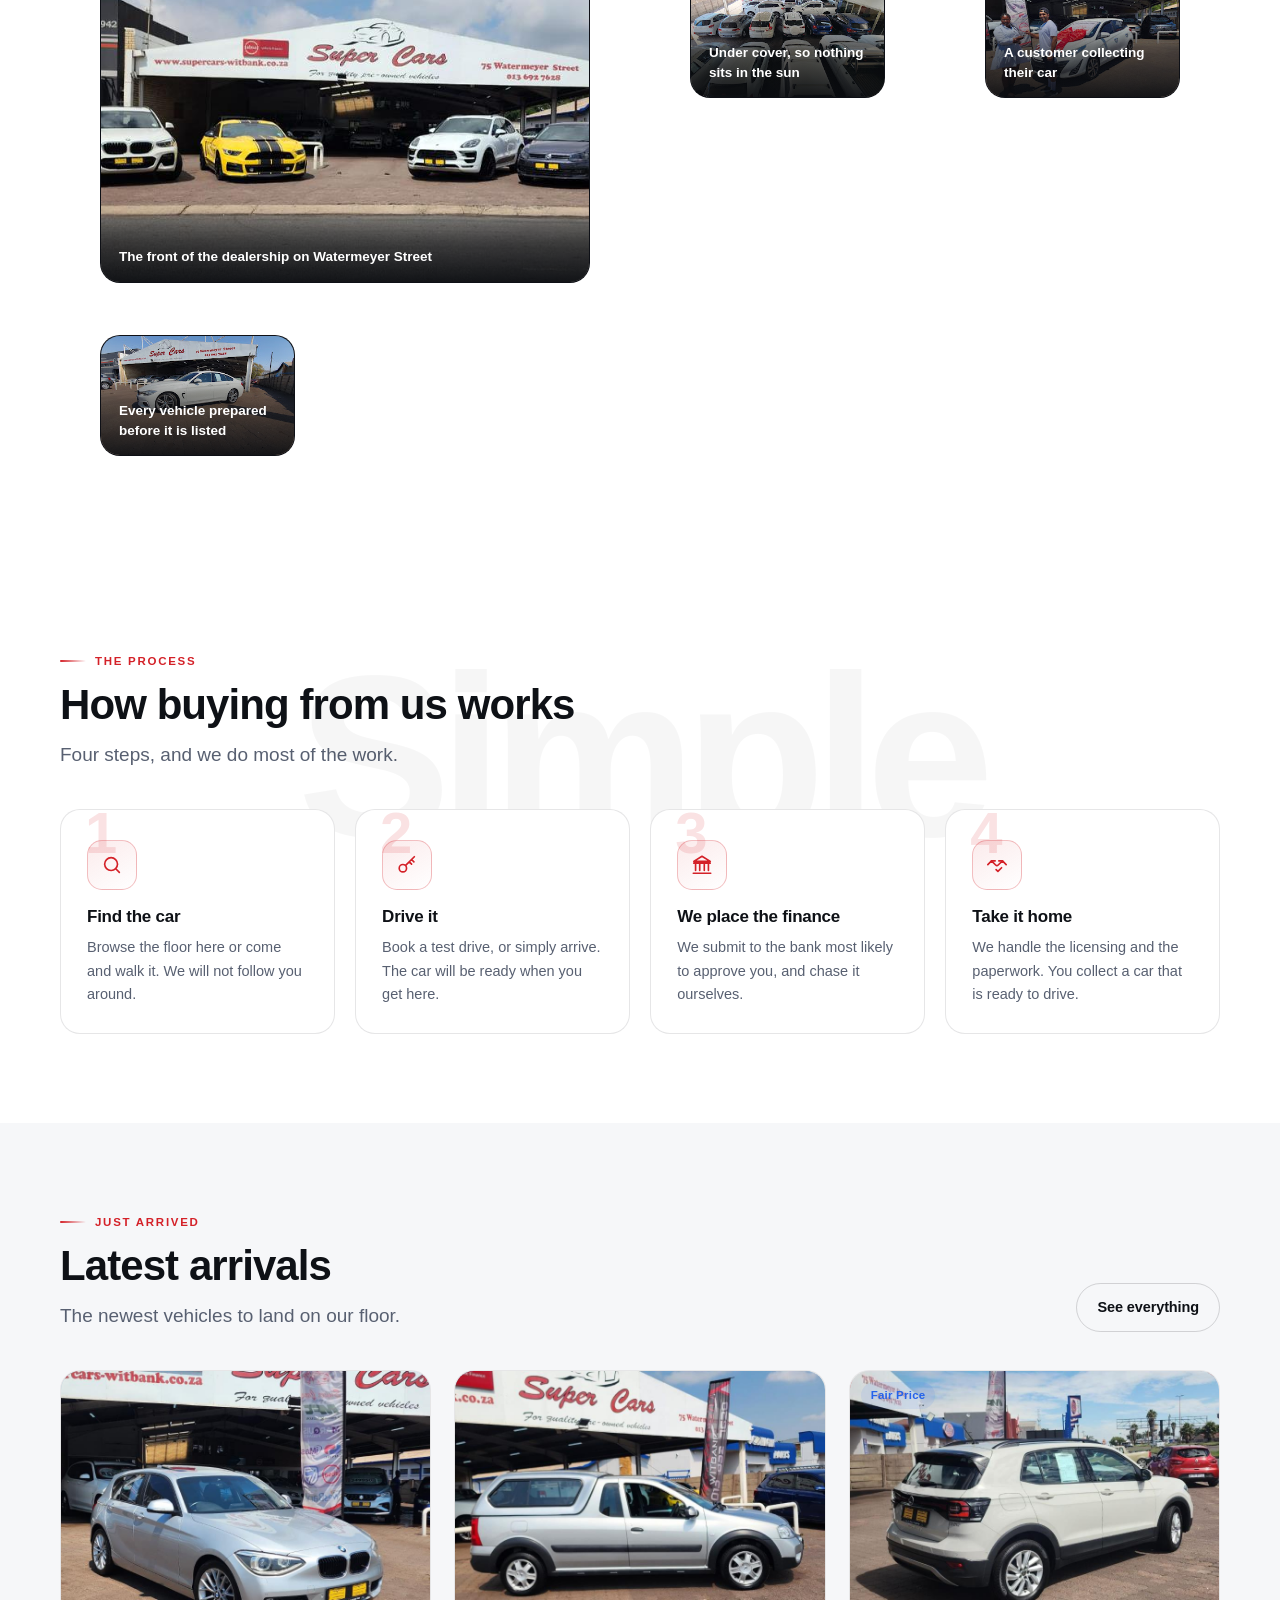
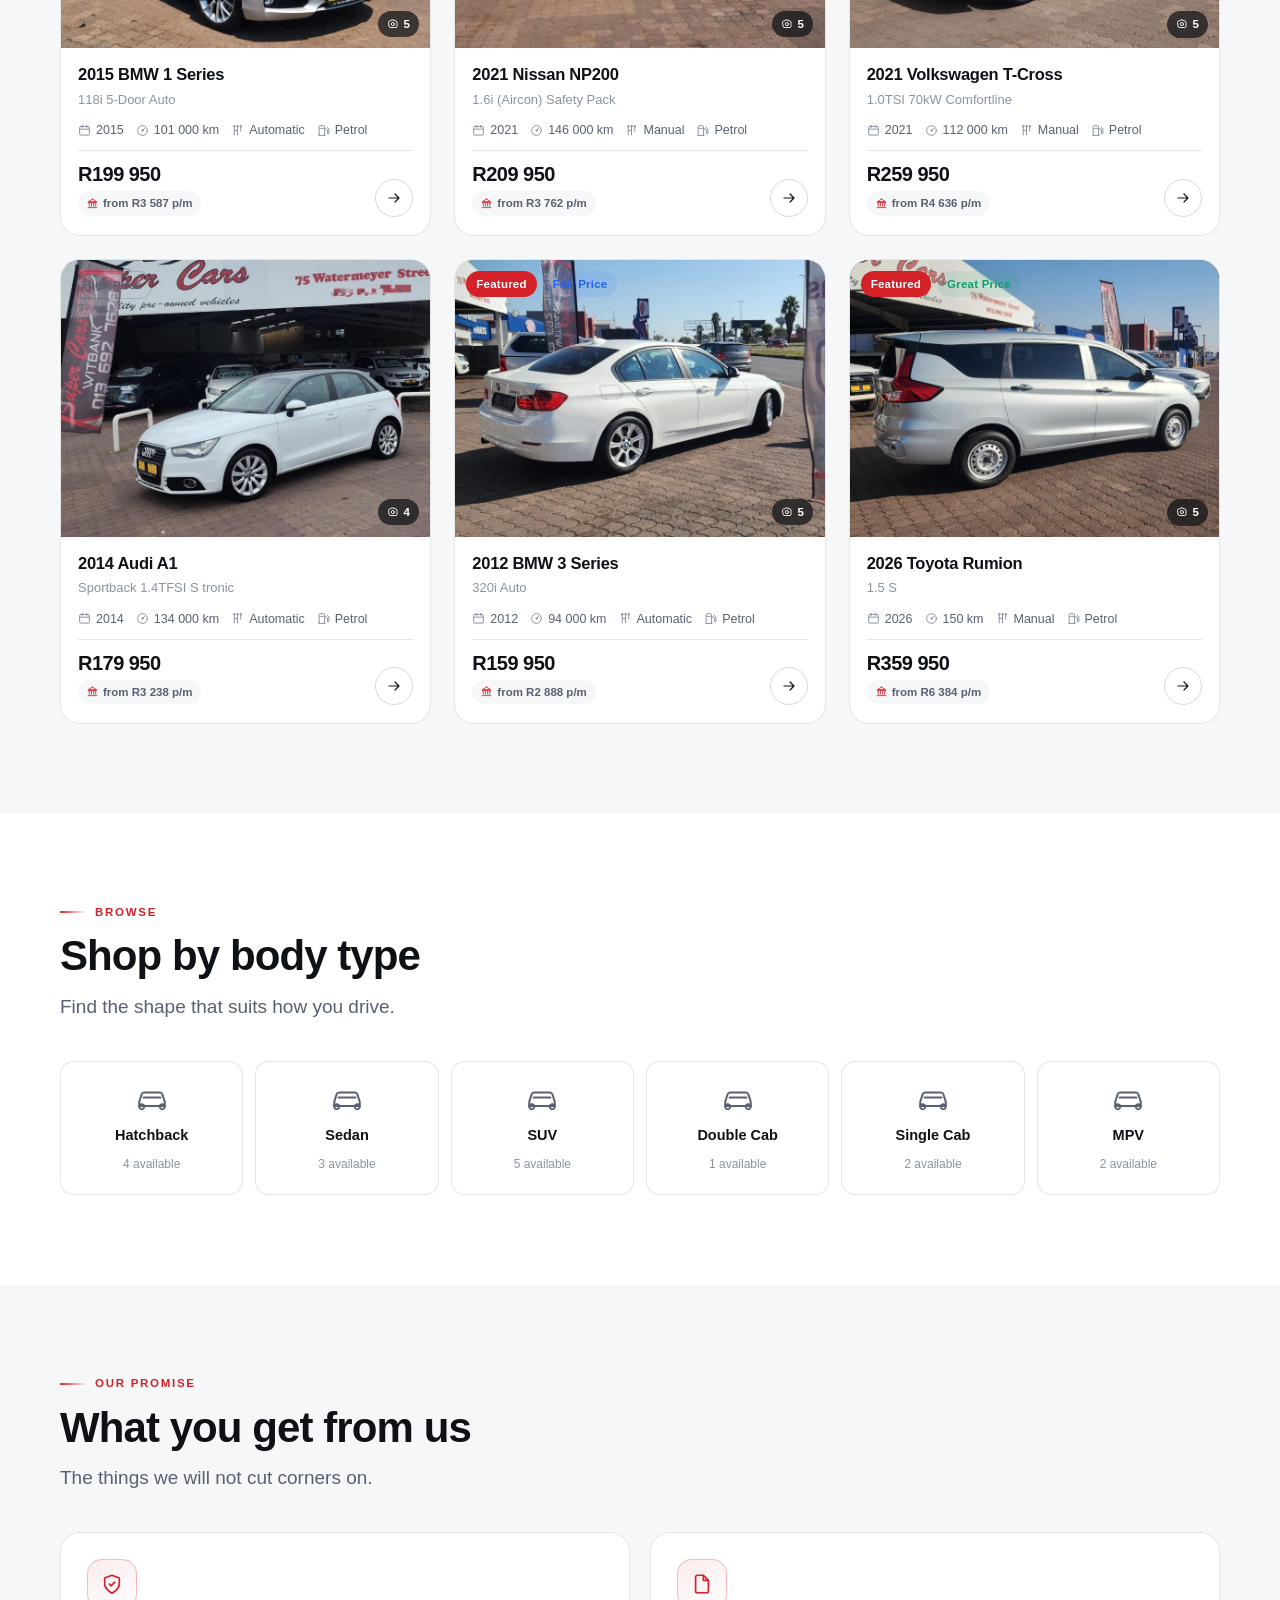
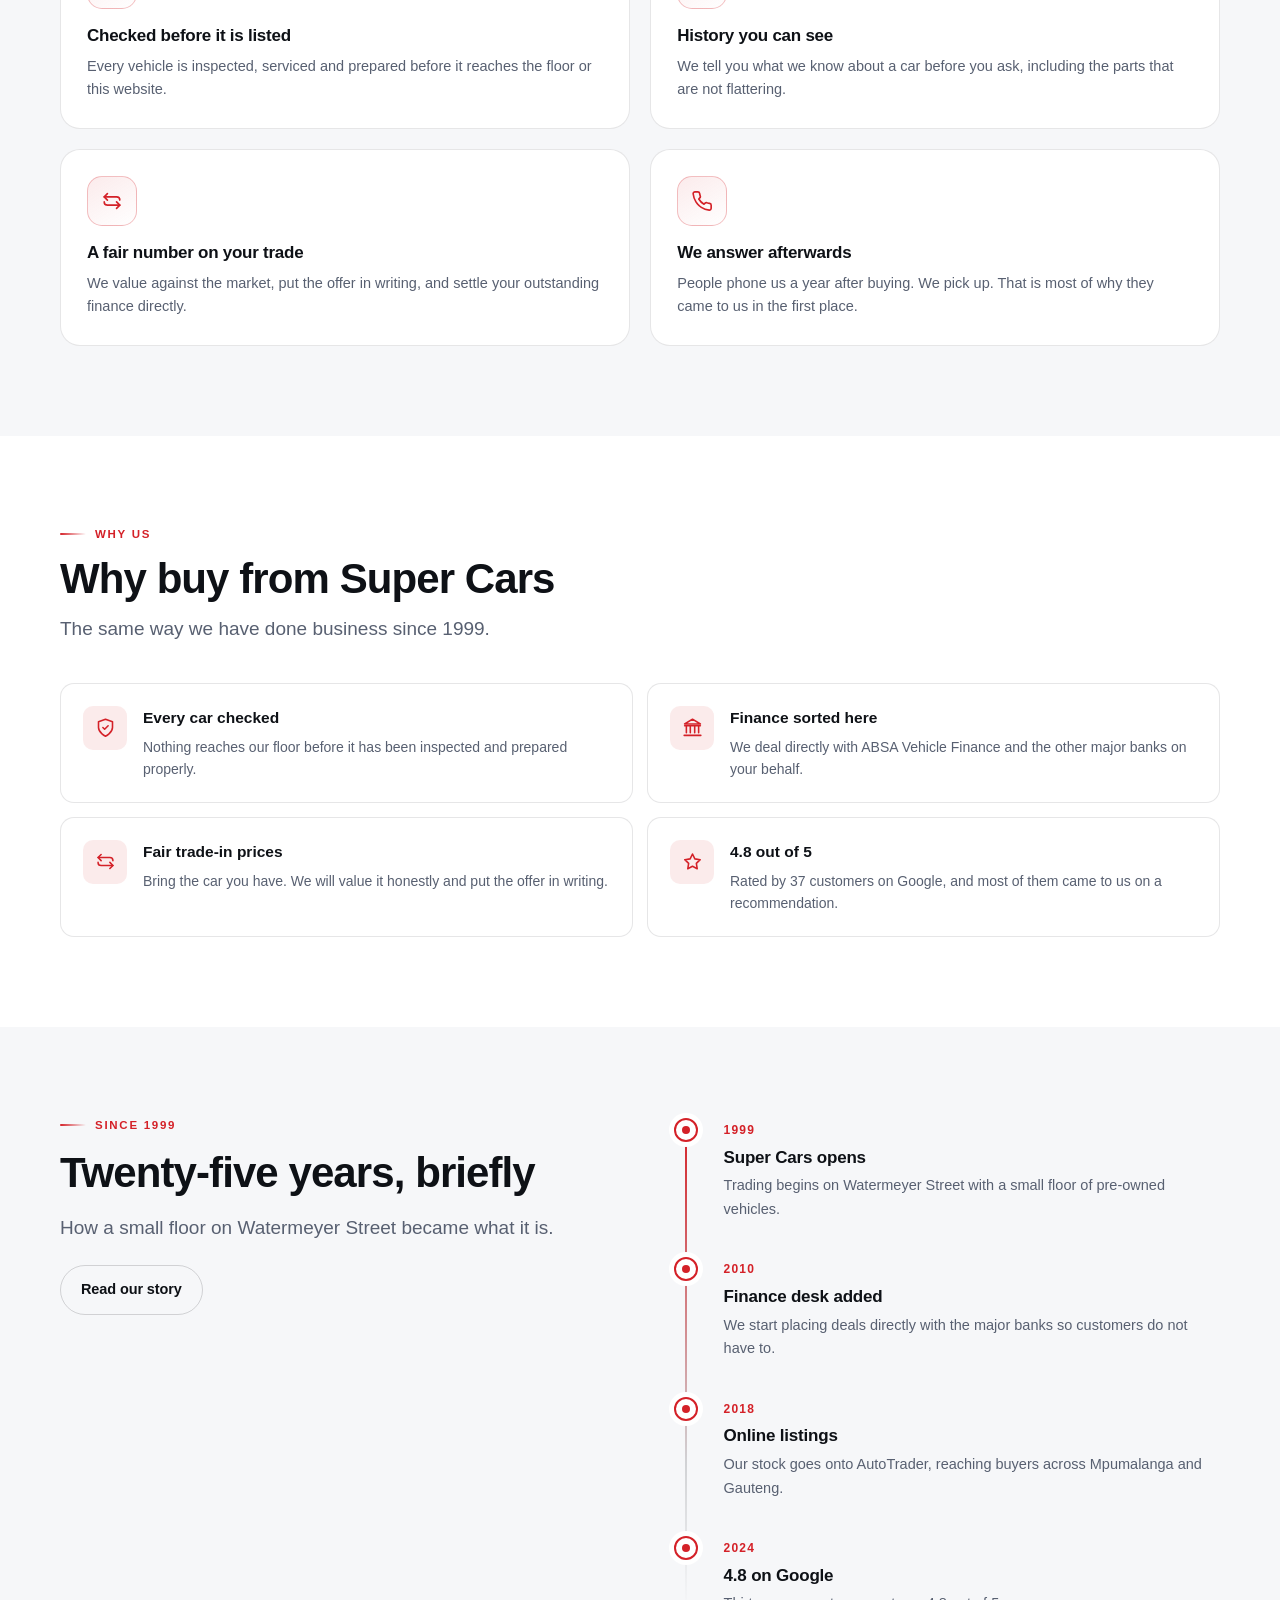
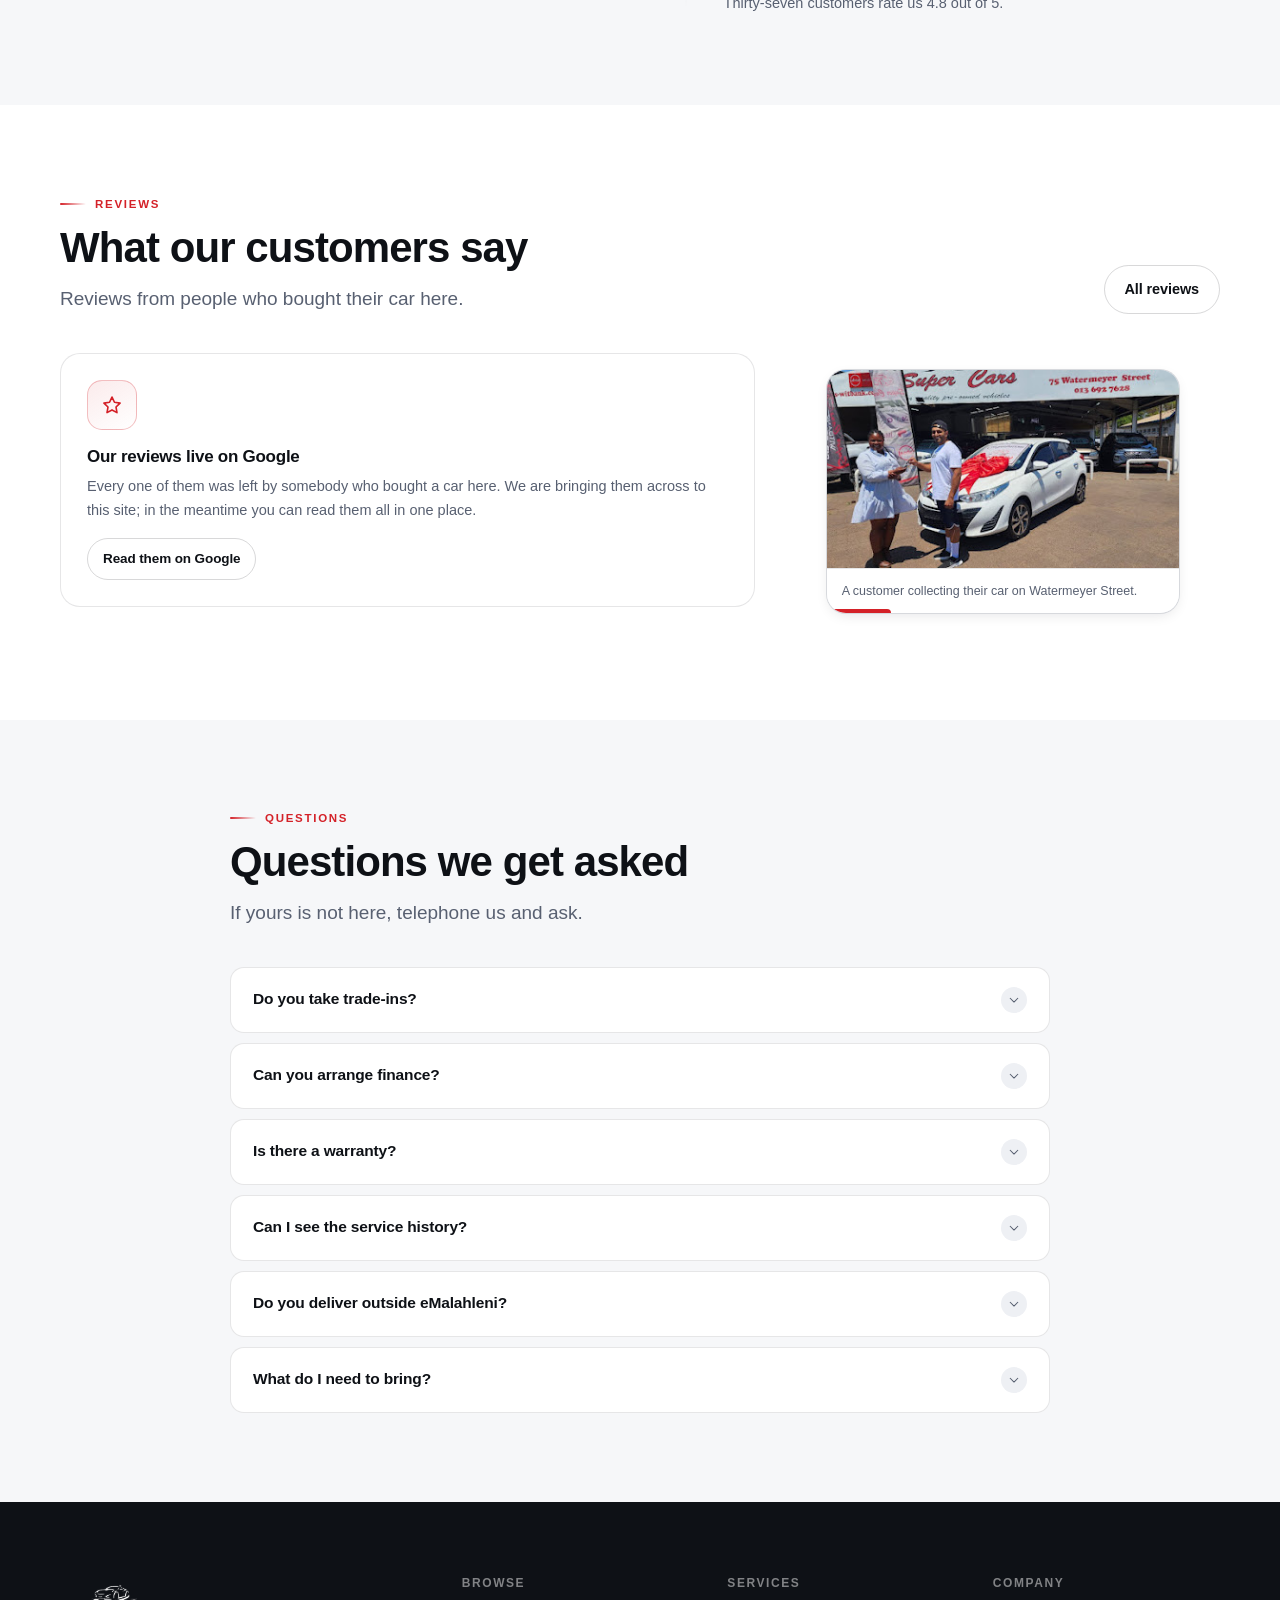
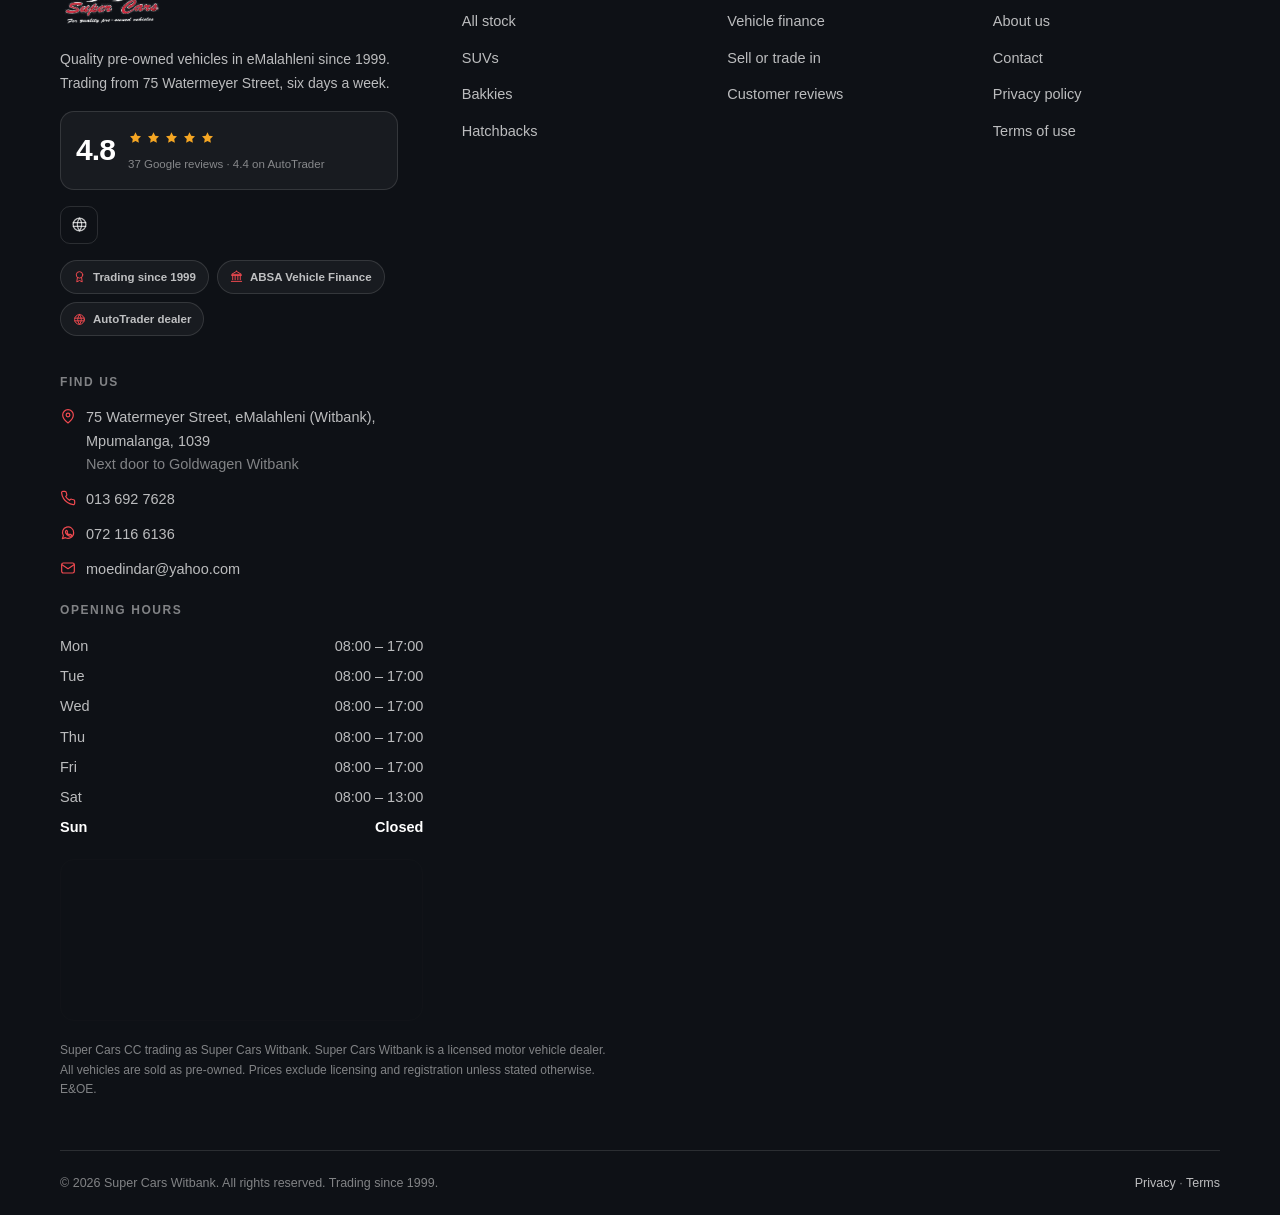
==== commit 271ed02a: "Use the dealership's real photographs and logo throughout Six assets were supplied. Each is now plac" ====
--- a/index.html
+++ b/index.html
@@ -8,6 +8,8 @@
 <meta name="theme-color" content="#0E1116">
 <link rel="canonical" href="https://www.supercars-witbank.co.za/">
 <link rel="icon" href="assets/favicon.svg" type="image/svg+xml">
+<link rel="icon" href="assets/brand/icon-512.png" type="image/png" sizes="512x512">
+<link rel="apple-touch-icon" href="assets/brand/icon-180.png">
 <link rel="stylesheet" href="css/style.css">
 <link rel="stylesheet" href="css/components.css">
 <link rel="stylesheet" href="css/premium.css">
@@ -84,6 +86,21 @@
         </div>
       </div>
       <div class="make-grid" data-makes></div>
+    </div>
+  </section>
+
+  <!-- ═══════════════════════════════════ THE DEALERSHIP ═══════════════ -->
+  <section class="section" data-sec="gallery" hidden>
+    <div class="wrap">
+      <div class="sec-head">
+        <div class="t">
+          <span class="sec-kicker" data-anim="up">The dealership</span>
+          <h2 data-home="galleryTitle" data-anim="up" data-delay="1"></h2>
+          <p class="lead" data-home="gallerySub" data-anim="up" data-delay="2"></p>
+        </div>
+        <a class="btn btn-out" href="contact.html" data-anim="up" data-delay="2">Get directions</a>
+      </div>
+      <div class="gal-grid" data-gallery></div>
     </div>
   </section>
 
@@ -205,7 +222,11 @@
         </div>
         <a class="btn btn-out" href="testimonials.html" data-anim="up" data-delay="2">All reviews</a>
       </div>
-      <div class="tm-grid" data-testimonials></div>
+      <div class="grid" style="grid-template-columns:1.6fr 1fr;align-items:start;gap:clamp(18px,2.4vw,32px)"
+           data-tm-layout>
+        <div class="tm-grid" data-testimonials></div>
+        <div data-review-photo></div>
+      </div>
     </div>
   </section>
 
--- a/css/premium.css
+++ b/css/premium.css
@@ -654,3 +654,105 @@
   .faq-a{ transition:none !important }
   .read-bar{ transition:none !important }
 }
+
+/* ==========================================================================
+   17. THE REAL LOGO
+   The artwork is a wide wordmark, so it is sized by height and left to find
+   its own width. Two files: the drawn version for the light header, and a
+   knocked-out version for the dark footer.
+   ========================================================================== */
+.brand-logo{
+  height:42px; width:auto; flex-shrink:0;
+  transition:transform .34s var(--ease-spring), opacity .24s;
+}
+.brand:hover .brand-logo{ transform:scale(1.03) }
+.hdr.shrunk .brand-logo{ height:34px }
+.brand-logo.lg{ height:56px }
+@media (max-width:520px){
+  .brand-logo{ height:34px }
+  .brand-logo.lg{ height:46px }
+}
+
+/* ==========================================================================
+   18. THE DEALERSHIP GALLERY
+   Framed cards, not full-bleed panels. The originals are around 450px wide;
+   stretched across a desktop they would look soft, and at this size they are
+   sharp. The layout does not change if larger originals replace them.
+   ========================================================================== */
+.gal-grid{
+  display:grid; grid-template-columns:repeat(4,minmax(0,1fr));
+  gap:clamp(12px,1.6vw,20px);
+}
+@media (max-width:900px){ .gal-grid{ grid-template-columns:repeat(2,minmax(0,1fr)) } }
+@media (max-width:480px){ .gal-grid{ grid-template-columns:minmax(0,1fr) } }
+
+/* the first card takes two columns, so the row has a focal point rather than
+   four identical tiles */
+.gal-grid > :first-child{ grid-column:span 2 }
+@media (max-width:480px){ .gal-grid > :first-child{ grid-column:auto } }
+
+.gal-card{
+  position:relative; overflow:hidden; border-radius:var(--r-lg);
+  background:var(--ink); aspect-ratio:16/10;
+  border:1px solid var(--line);
+  transition:transform .4s var(--ease-soft), box-shadow .4s var(--ease-soft);
+}
+.gal-card:hover{ transform:translateY(-4px); box-shadow:var(--sh-3) }
+.gal-card img{
+  width:100%; height:100%; object-fit:cover; display:block;
+  transition:transform .7s var(--ease-soft), filter .4s;
+  filter:saturate(1.02);
+}
+.gal-card:hover img{ transform:scale(1.06) }
+.gal-card figcaption{
+  position:absolute; left:0; right:0; bottom:0; z-index:2;
+  padding:26px 18px 15px;
+  background:linear-gradient(to top,rgba(10,12,16,.92),rgba(10,12,16,.55) 55%,transparent);
+  color:#fff; font-size:13.5px; font-weight:600; line-height:1.45;
+}
+.gal-card figcaption::before{
+  content:''; display:block; width:22px; height:2px; border-radius:2px;
+  background:var(--red-3); margin-bottom:8px;
+  transform:scaleX(0); transform-origin:left;
+  transition:transform .4s var(--ease-soft);
+}
+.gal-card:hover figcaption::before{ transform:scaleX(1) }
+
+/* ==========================================================================
+   19. FRAMED PHOTOGRAPH  ·  used beside copy on About, Contact and Reviews
+   ========================================================================== */
+.photo-frame{
+  position:relative; border-radius:var(--r-lg); overflow:hidden;
+  border:1px solid var(--line); background:var(--paper-3);
+  box-shadow:var(--sh-2);
+}
+.photo-frame img{ width:100%; height:auto; display:block; aspect-ratio:16/9; object-fit:cover }
+.photo-frame.tall img{ aspect-ratio:4/3 }
+/* a red corner rule, so a plain photograph still reads as branded */
+.photo-frame::after{
+  content:''; position:absolute; left:0; bottom:0; width:64px; height:4px;
+  background:var(--red); border-radius:0 4px 0 0;
+}
+.photo-frame figcaption{
+  padding:12px 15px; font-size:12.5px; color:var(--text-2);
+  background:var(--paper); border-top:1px solid var(--line);
+}
+
+/* the same photograph on a dark band */
+.section.dark .photo-frame, .band-dark .photo-frame{
+  border-color:var(--line-inv);
+}
+.band-dark .photo-frame figcaption{
+  background:rgba(255,255,255,.04); color:var(--text-inv-2); border-top-color:var(--line-inv);
+}
+
+@media (prefers-reduced-motion:reduce){
+  .gal-card:hover, .gal-card:hover img{ transform:none !important }
+  .brand:hover .brand-logo{ transform:none !important }
+  .gal-card:hover figcaption::before{ transform:scaleX(1) !important }
+}
+
+/* the reviews row and its photograph stack before the cards get too narrow */
+@media (max-width:1000px){
+  [data-tm-layout]{ grid-template-columns:minmax(0,1fr) !important }
+}
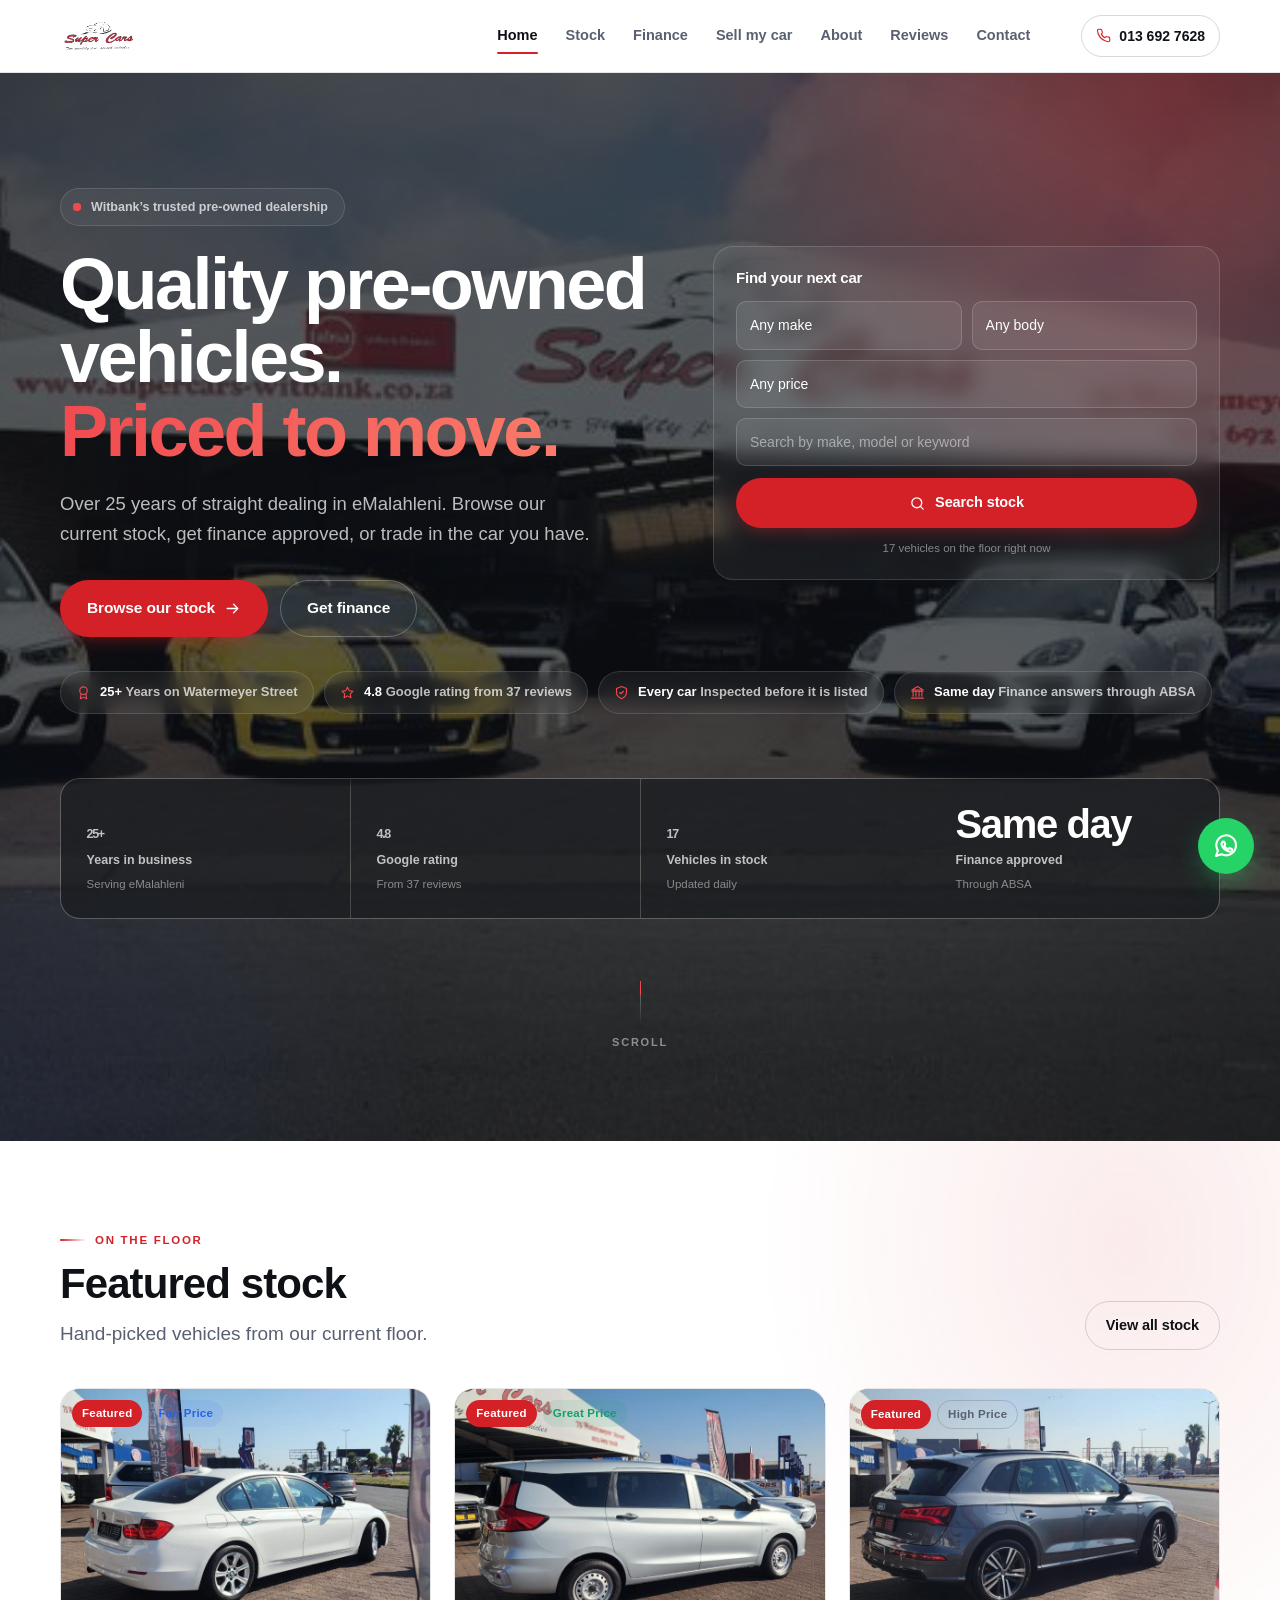
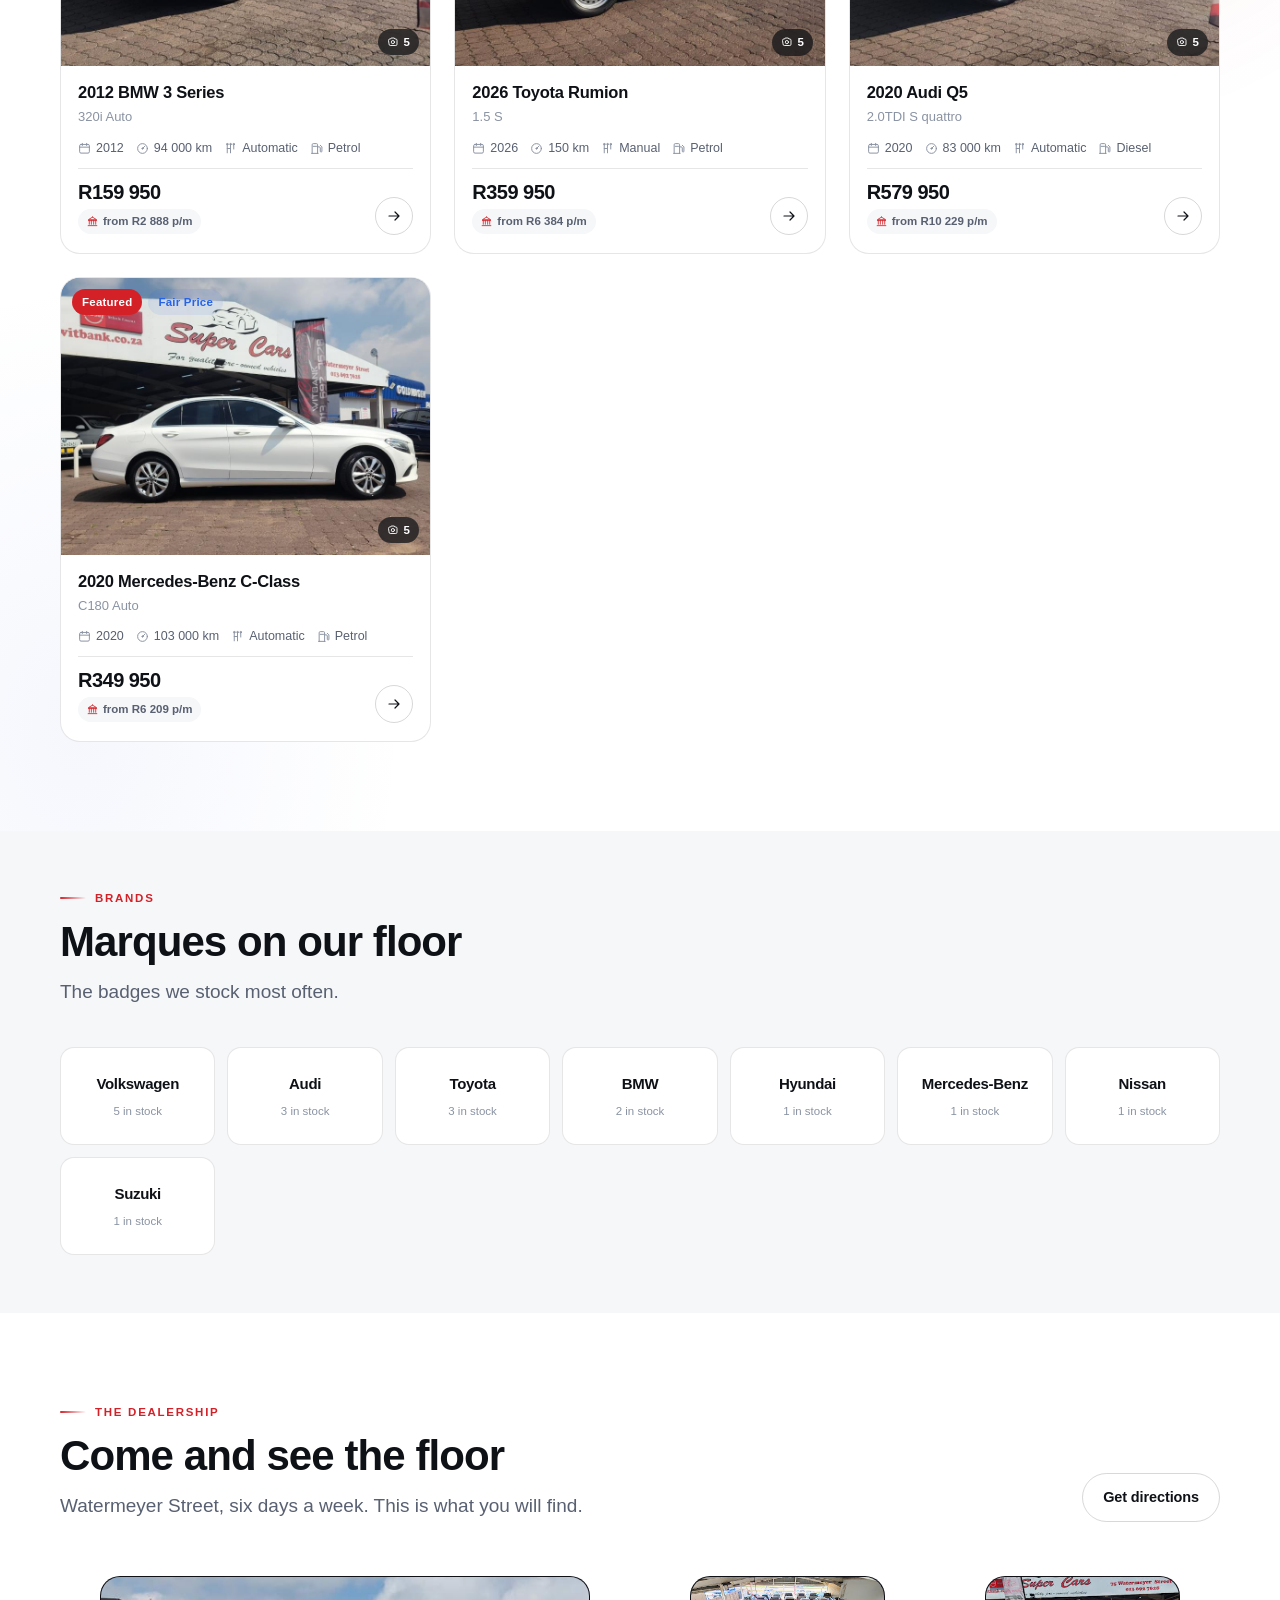
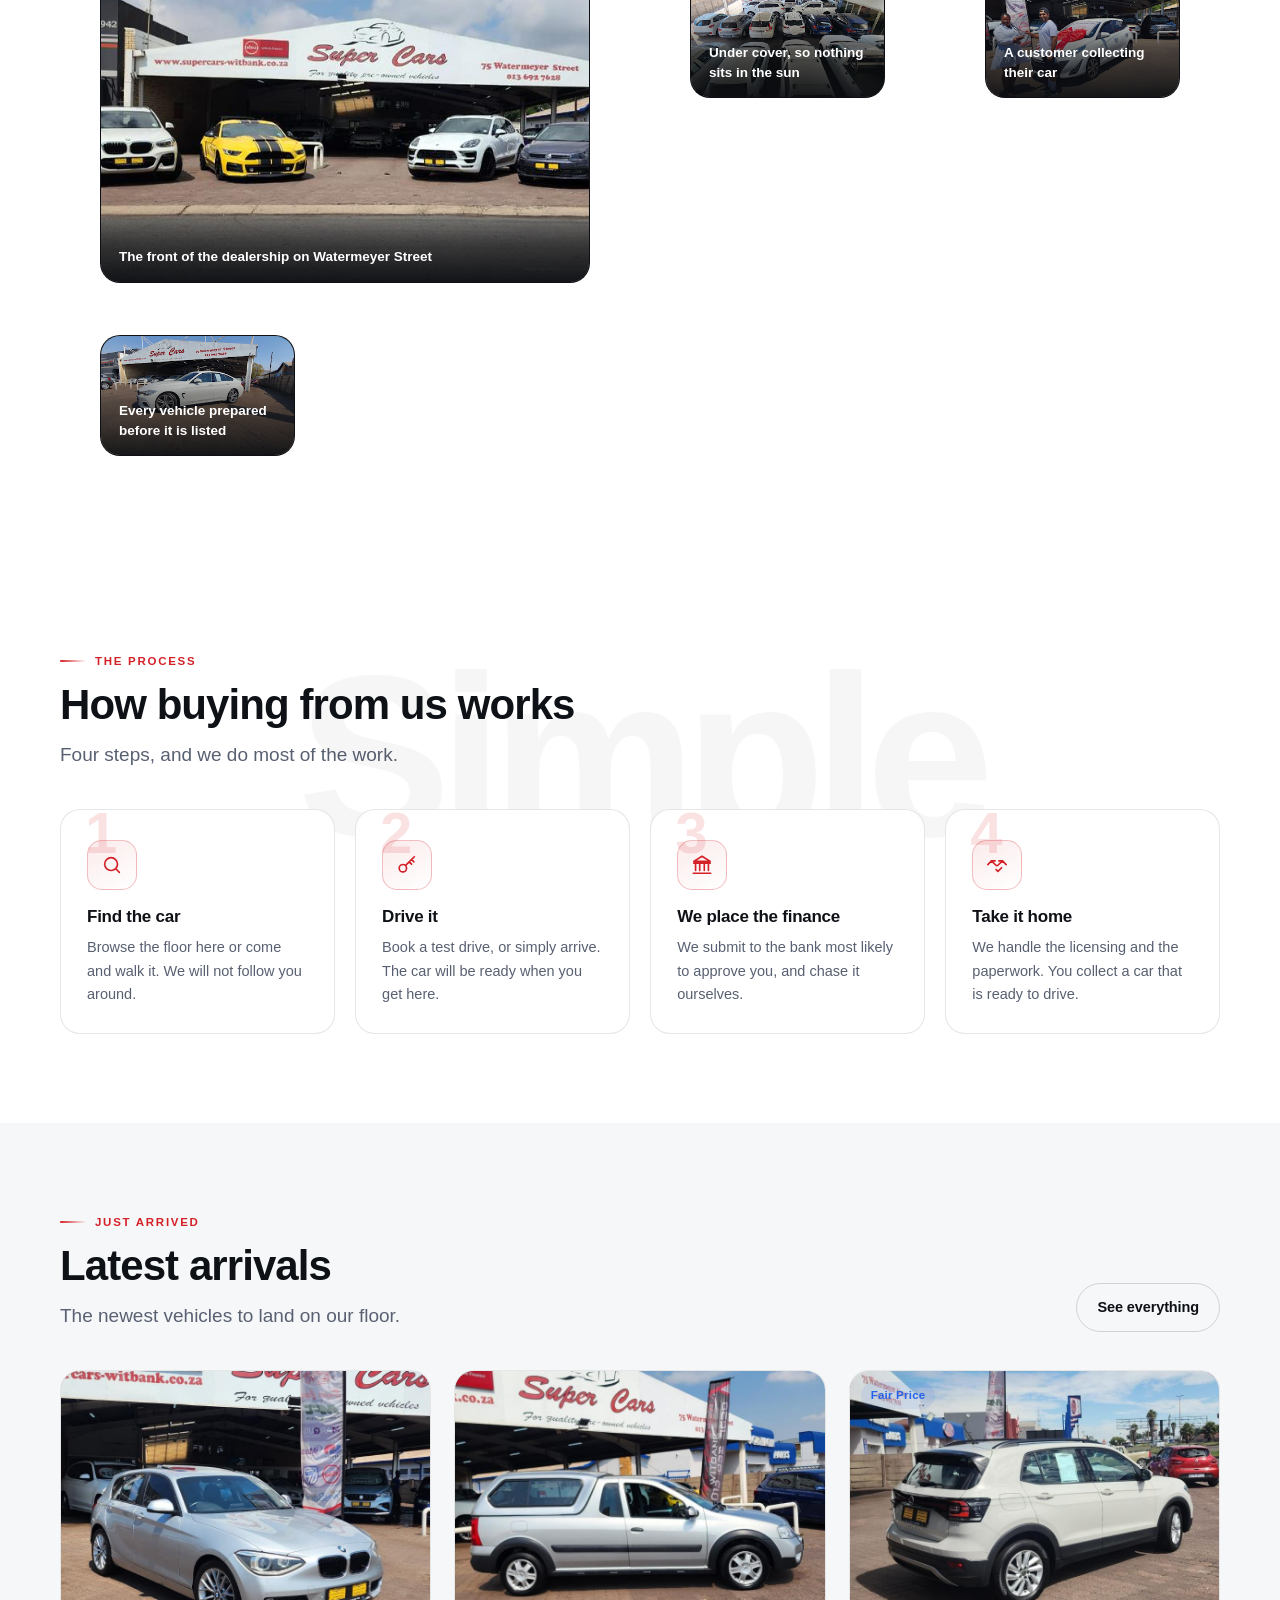
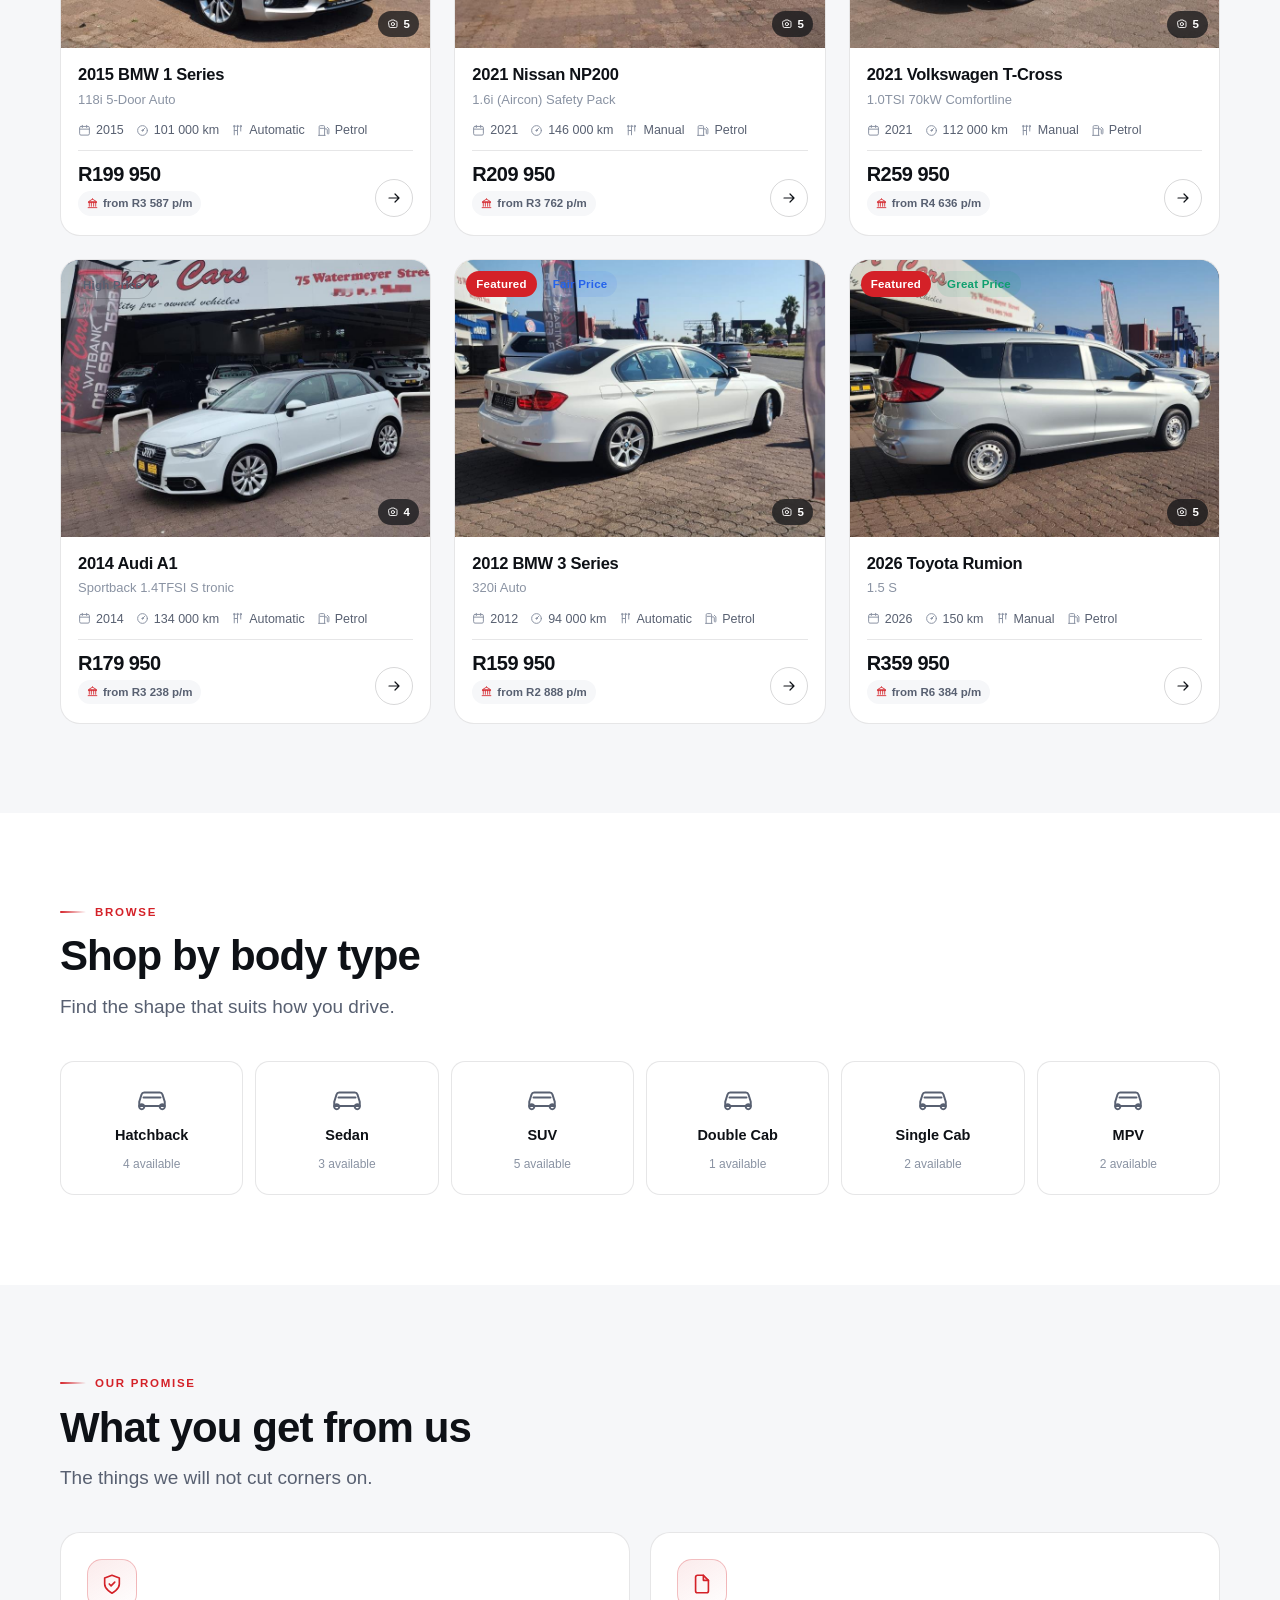
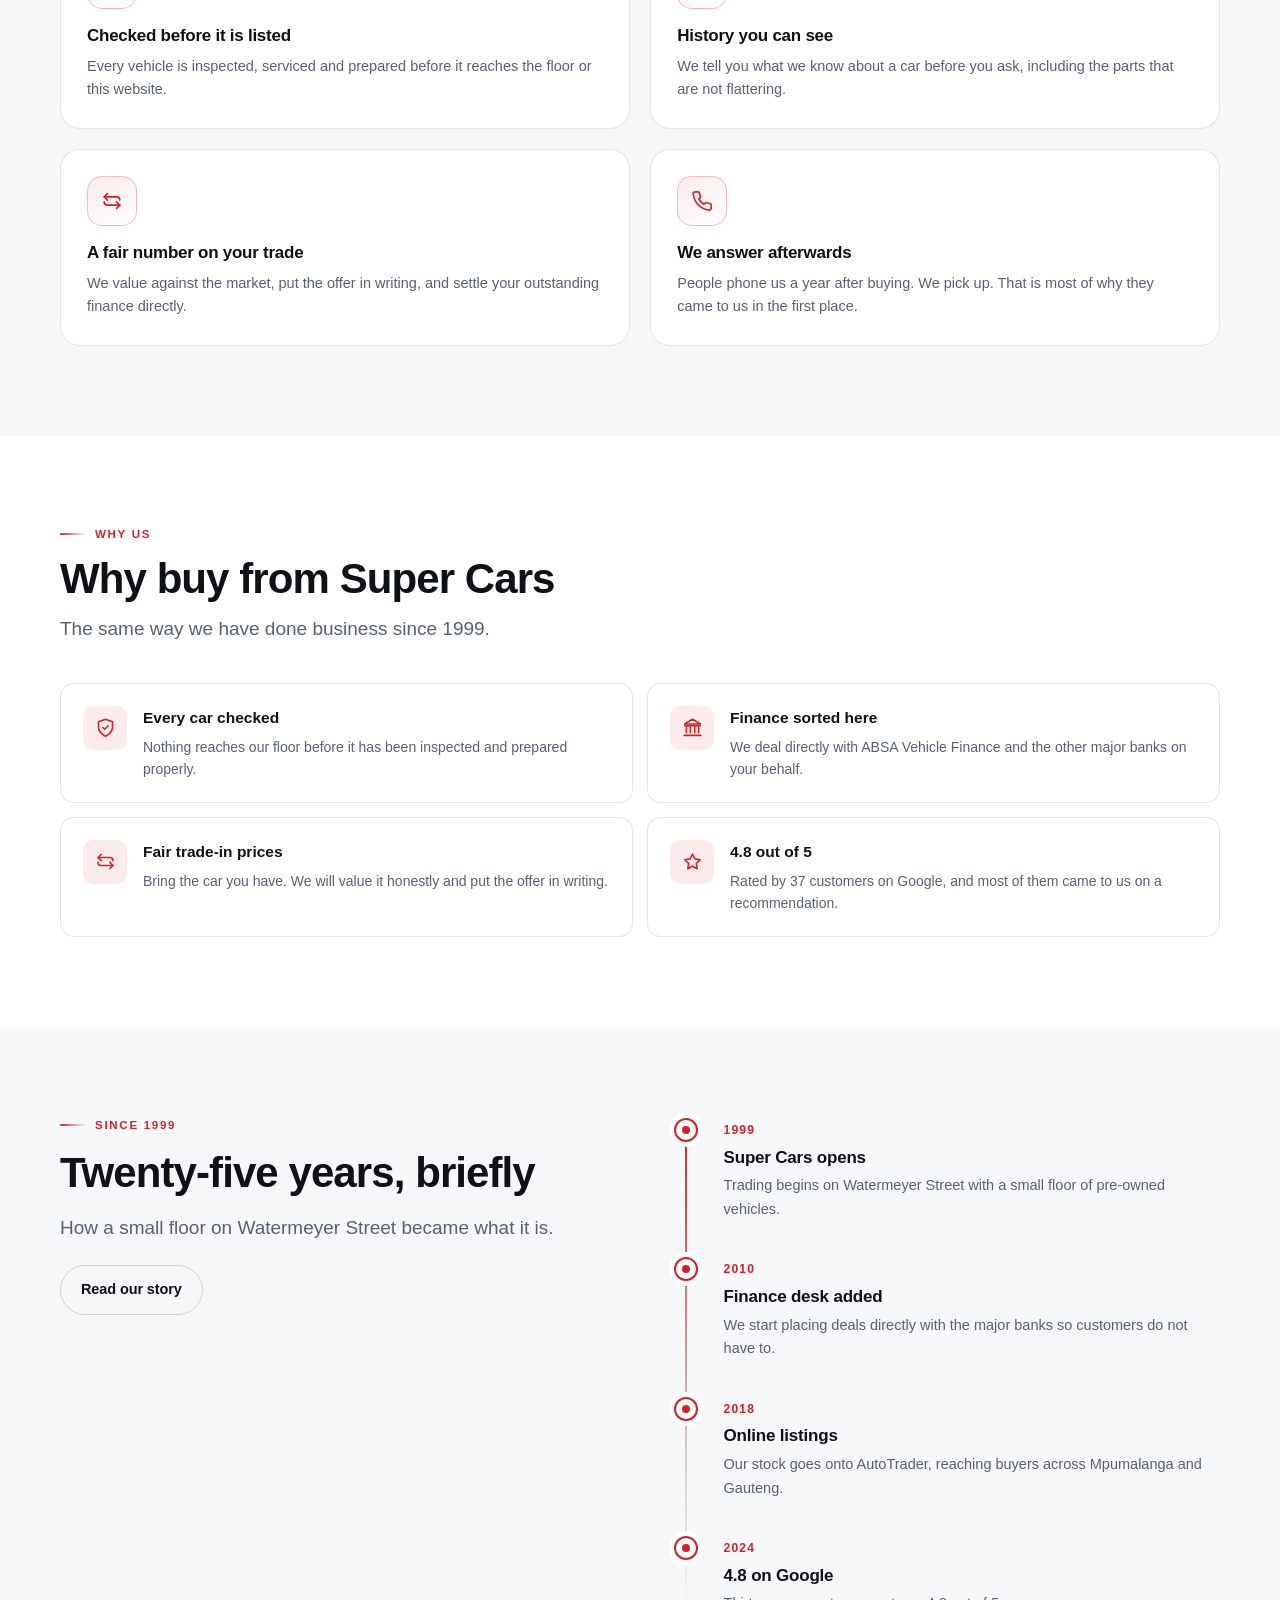
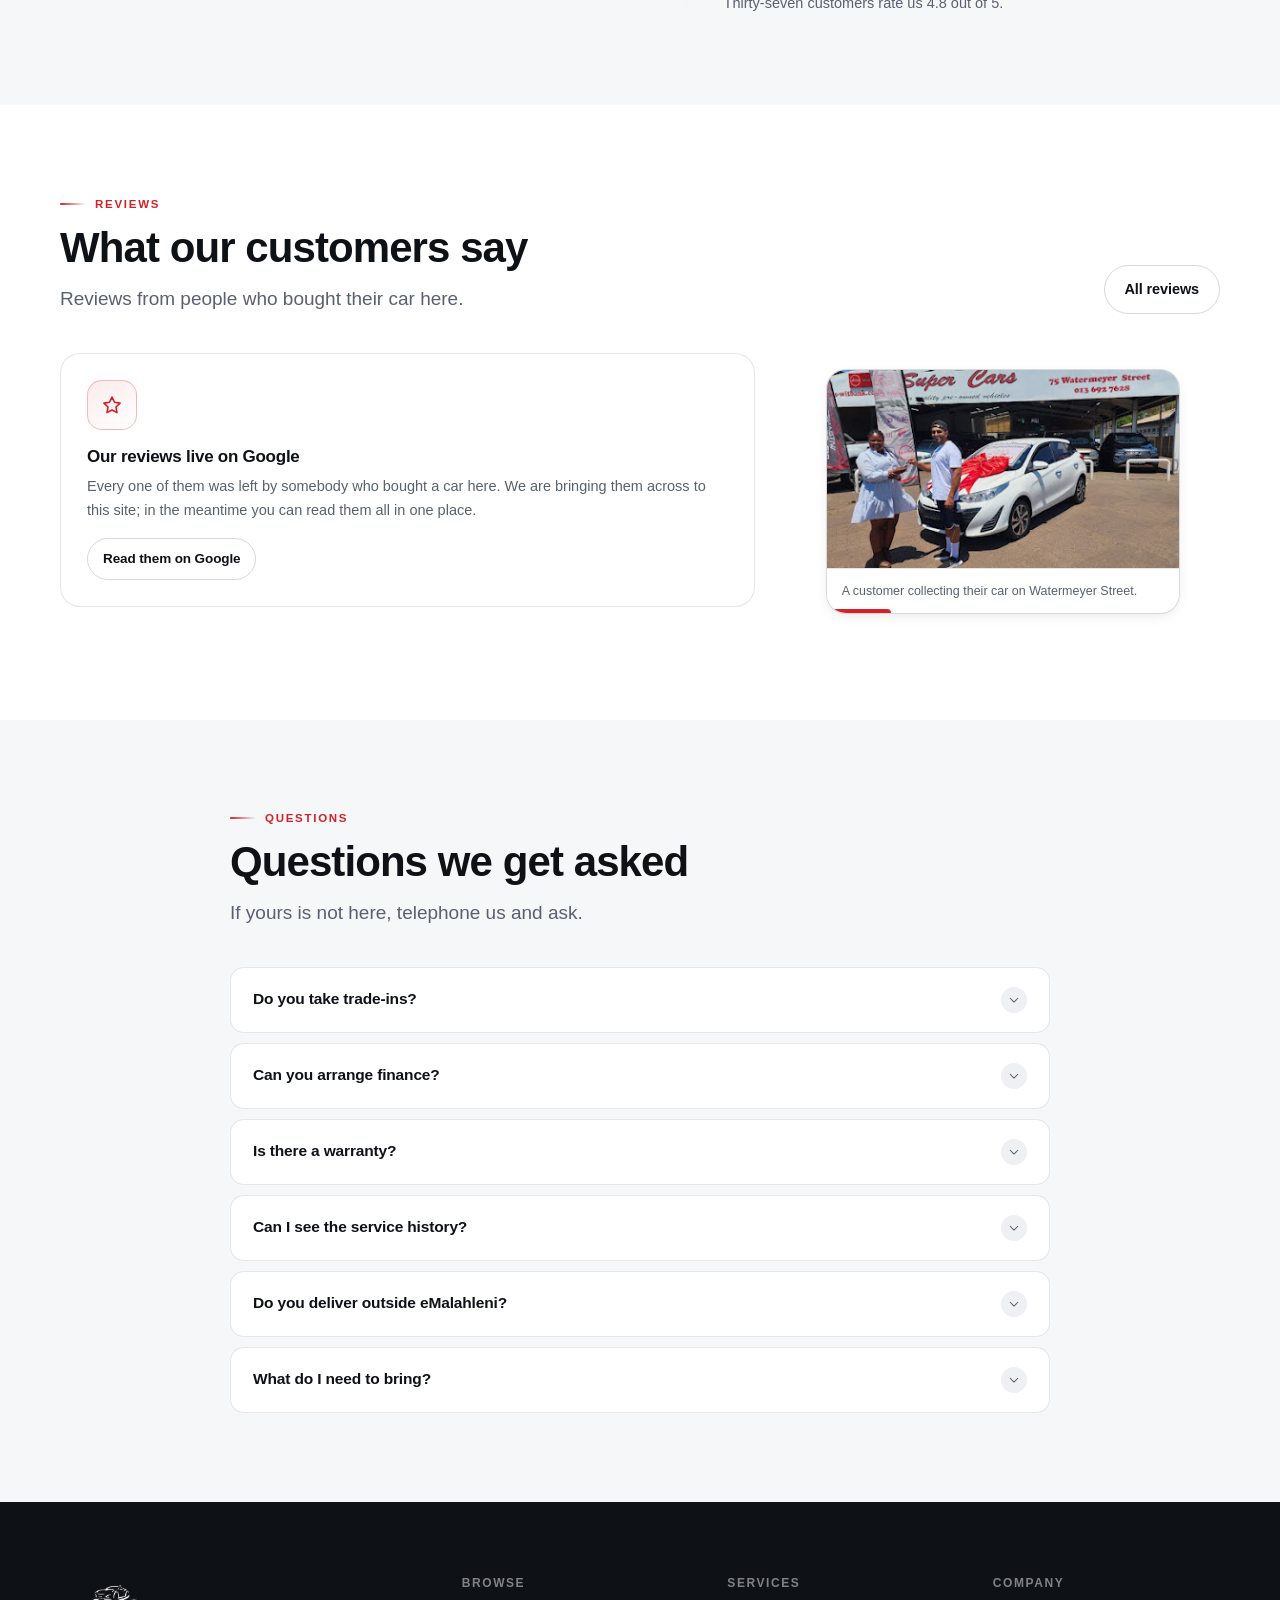
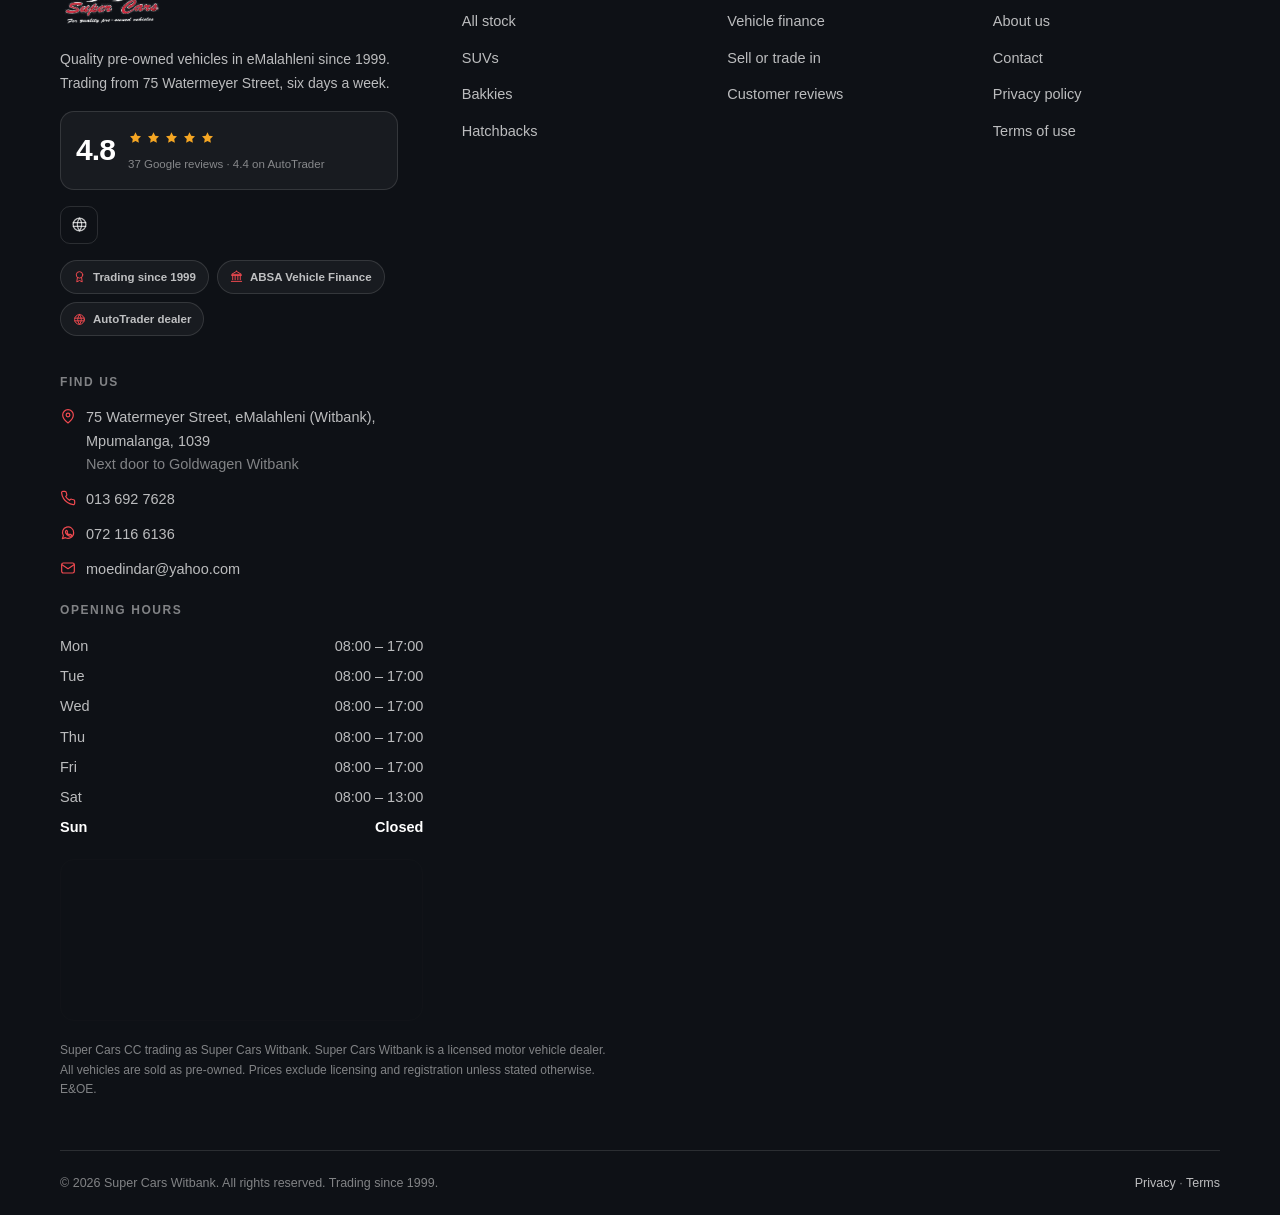
==== commit 20778f77: "Fix the mobile menu, and take the waiting out of the page The menu needed several taps because the b" ====
--- a/index.html
+++ b/index.html
@@ -10,9 +10,27 @@
 <link rel="icon" href="assets/favicon.svg" type="image/svg+xml">
 <link rel="icon" href="assets/brand/icon-512.png" type="image/png" sizes="512x512">
 <link rel="apple-touch-icon" href="assets/brand/icon-180.png">
+<!-- The first data request cannot start until the connection exists. Opening it
+     while the HTML is still parsing takes that handshake off the critical path. -->
+<link rel="preconnect" href="https://gbjuimzlbyznldhhqguc.supabase.co" crossorigin>
+<link rel="dns-prefetch" href="https://gbjuimzlbyznldhhqguc.supabase.co">
+<!-- Above the fold on this page, so they are fetched at high priority rather
+     than waiting to be discovered by the renderer. -->
+<link rel="preload" as="image" href="assets/brand/logo.png">
+<link rel="preload" as="image" href="assets/photos/forecourt.jpg">
 <link rel="stylesheet" href="css/style.css">
 <link rel="stylesheet" href="css/components.css">
 <link rel="stylesheet" href="css/premium.css">
+<script defer src="js/config.js"></script>
+<script defer src="js/core.js"></script>
+<script defer src="js/motion.js"></script>
+<script defer src="js/fallback.js"></script>
+<script defer src="js/data.js"></script>
+<script defer src="js/site.js"></script>
+<script defer src="js/forms.js"></script>
+<script defer src="js/vehicle-card.js"></script>
+<script defer src="js/compare.js"></script>
+<script defer src="js/home.js"></script>
 </head>
 <body data-page="index">
 
@@ -344,15 +362,5 @@
   </div>
 </noscript>
 
-<script src="js/config.js"></script>
-<script src="js/core.js"></script>
-<script src="js/motion.js"></script>
-<script src="js/fallback.js"></script>
-<script src="js/data.js"></script>
-<script src="js/site.js"></script>
-<script src="js/forms.js"></script>
-<script src="js/vehicle-card.js"></script>
-<script src="js/compare.js"></script>
-<script src="js/home.js"></script>
 </body>
 </html>
--- a/css/premium.css
+++ b/css/premium.css
@@ -17,7 +17,9 @@
 :root{
   --ease-soft:cubic-bezier(.22,1,.36,1);
   --ease-spring:cubic-bezier(.34,1.4,.64,1);
-  --dur-1:.42s; --dur-2:.62s; --dur-3:.9s;
+  /* Reveal durations. .62s read as sluggish once the trigger moved earlier;
+     .42s lands while the element is still arriving on screen. */
+  --dur-1:.28s; --dur-2:.42s; --dur-3:.6s;
 
   --glass:rgba(255,255,255,.055);
   --glass-line:rgba(255,255,255,.13);
@@ -41,13 +43,13 @@
              transform var(--dur-2) var(--ease-soft),
              filter var(--dur-2) var(--ease-soft);
 }
-.js [data-anim="up"]     { transform:translateY(26px) }
-.js [data-anim="down"]   { transform:translateY(-22px) }
-.js [data-anim="left"]   { transform:translateX(30px) }
-.js [data-anim="right"]  { transform:translateX(-30px) }
-.js [data-anim="scale"]  { transform:scale(.94) }
-.js [data-anim="blur"]   { filter:blur(11px); transform:translateY(14px) }
-.js [data-anim="rise"]   { transform:translateY(44px) scale(.985) }
+.js [data-anim="up"]     { transform:translateY(18px) }
+.js [data-anim="down"]   { transform:translateY(-16px) }
+.js [data-anim="left"]   { transform:translateX(22px) }
+.js [data-anim="right"]  { transform:translateX(-22px) }
+.js [data-anim="scale"]  { transform:scale(.96) }
+.js [data-anim="blur"]   { filter:blur(7px); transform:translateY(14px) }
+.js [data-anim="rise"]   { transform:translateY(28px) scale(.99) }
 
 .js [data-anim].in{
   opacity:1;
@@ -756,3 +758,22 @@
 @media (max-width:1000px){
   [data-tm-layout]{ grid-template-columns:minmax(0,1fr) !important }
 }
+
+/* ==========================================================================
+   20. THE BURGER
+   Both icons are in the DOM; only their visibility changes. Nothing is
+   created or destroyed on tap, so the node the finger touched is still in the
+   document when the event finishes bubbling.
+   ========================================================================== */
+.burger{ position:relative; -webkit-tap-highlight-color:transparent; touch-action:manipulation }
+.burger .i-open, .burger .i-shut{
+  display:grid; place-items:center;
+  transition:opacity .18s var(--ease-soft), transform .22s var(--ease-soft);
+}
+.burger .i-shut{ position:absolute; inset:0 }
+.burger[aria-expanded="false"] .i-shut{ opacity:0; transform:rotate(-90deg) scale(.7); pointer-events:none }
+.burger[aria-expanded="true"]  .i-open{ opacity:0; transform:rotate(90deg) scale(.7); pointer-events:none }
+.burger svg{ width:19px; height:19px }
+@media (prefers-reduced-motion:reduce){
+  .burger .i-open, .burger .i-shut{ transition:none }
+}
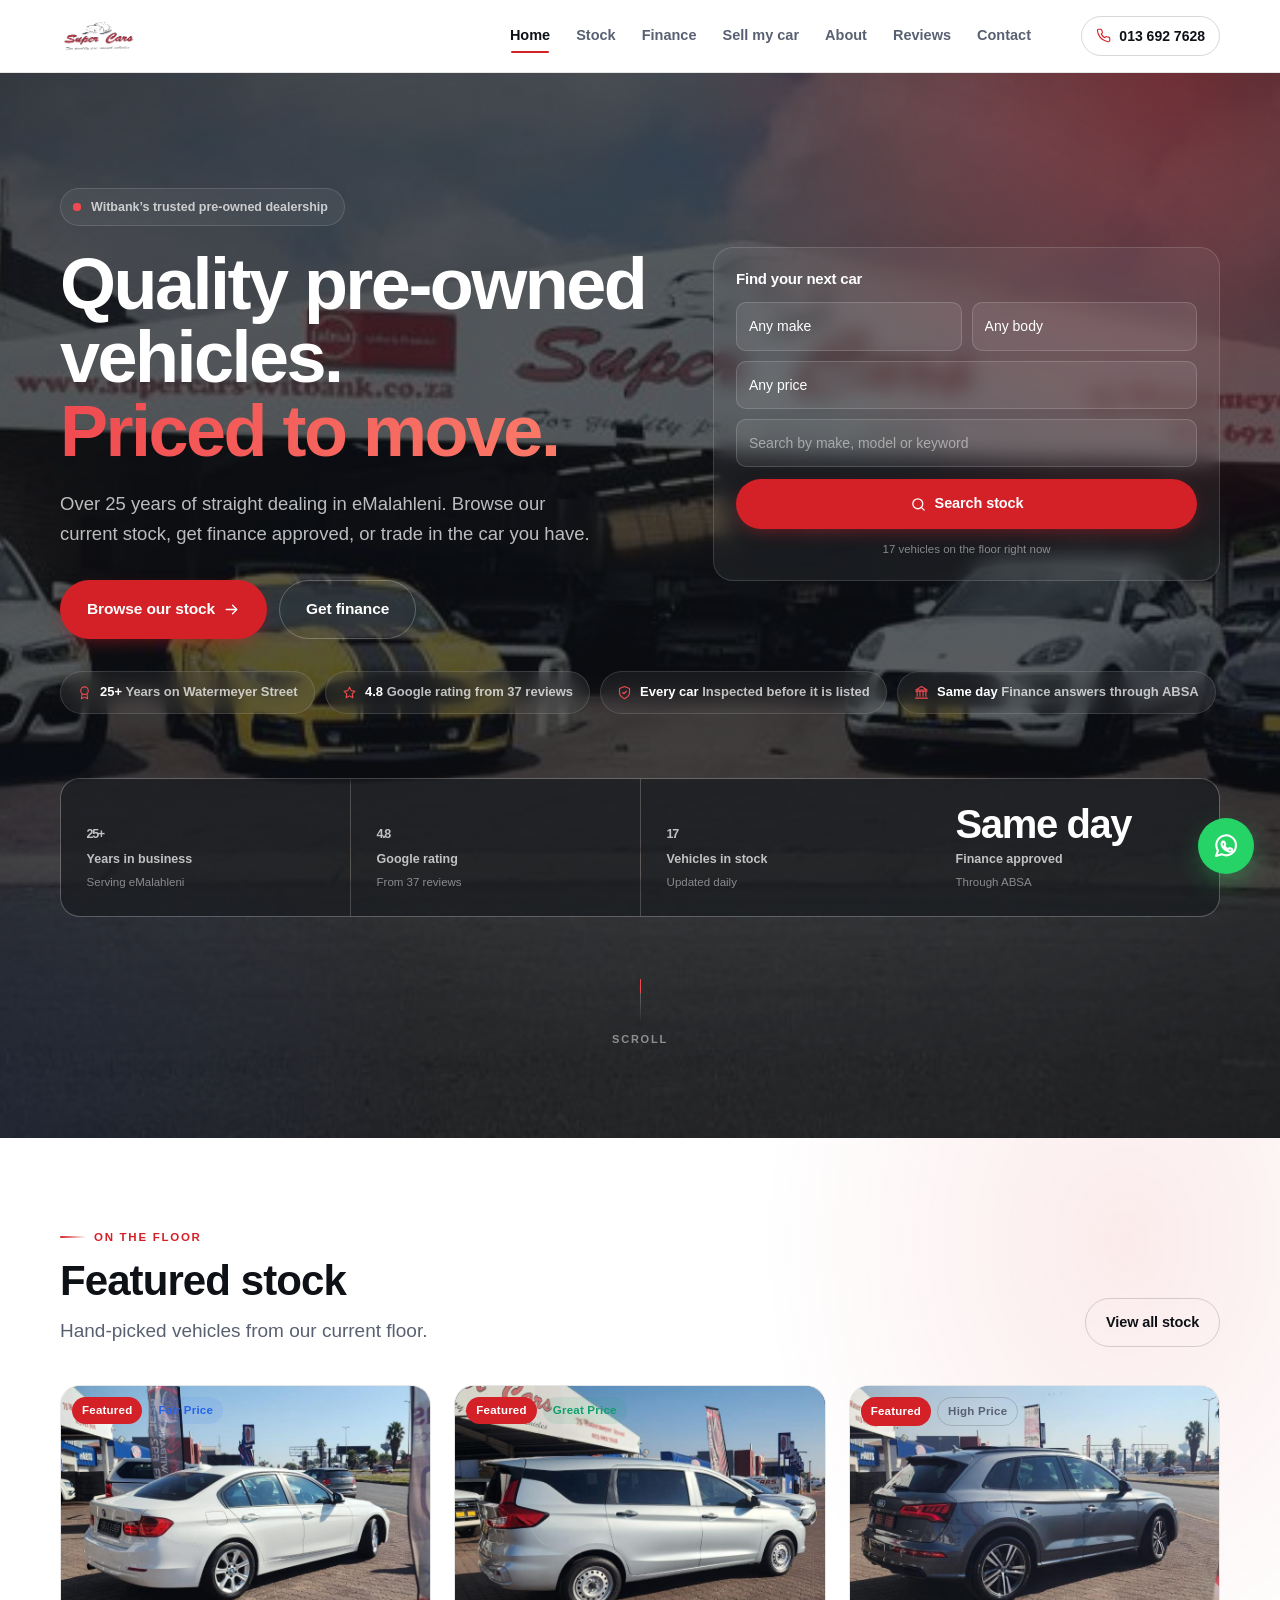
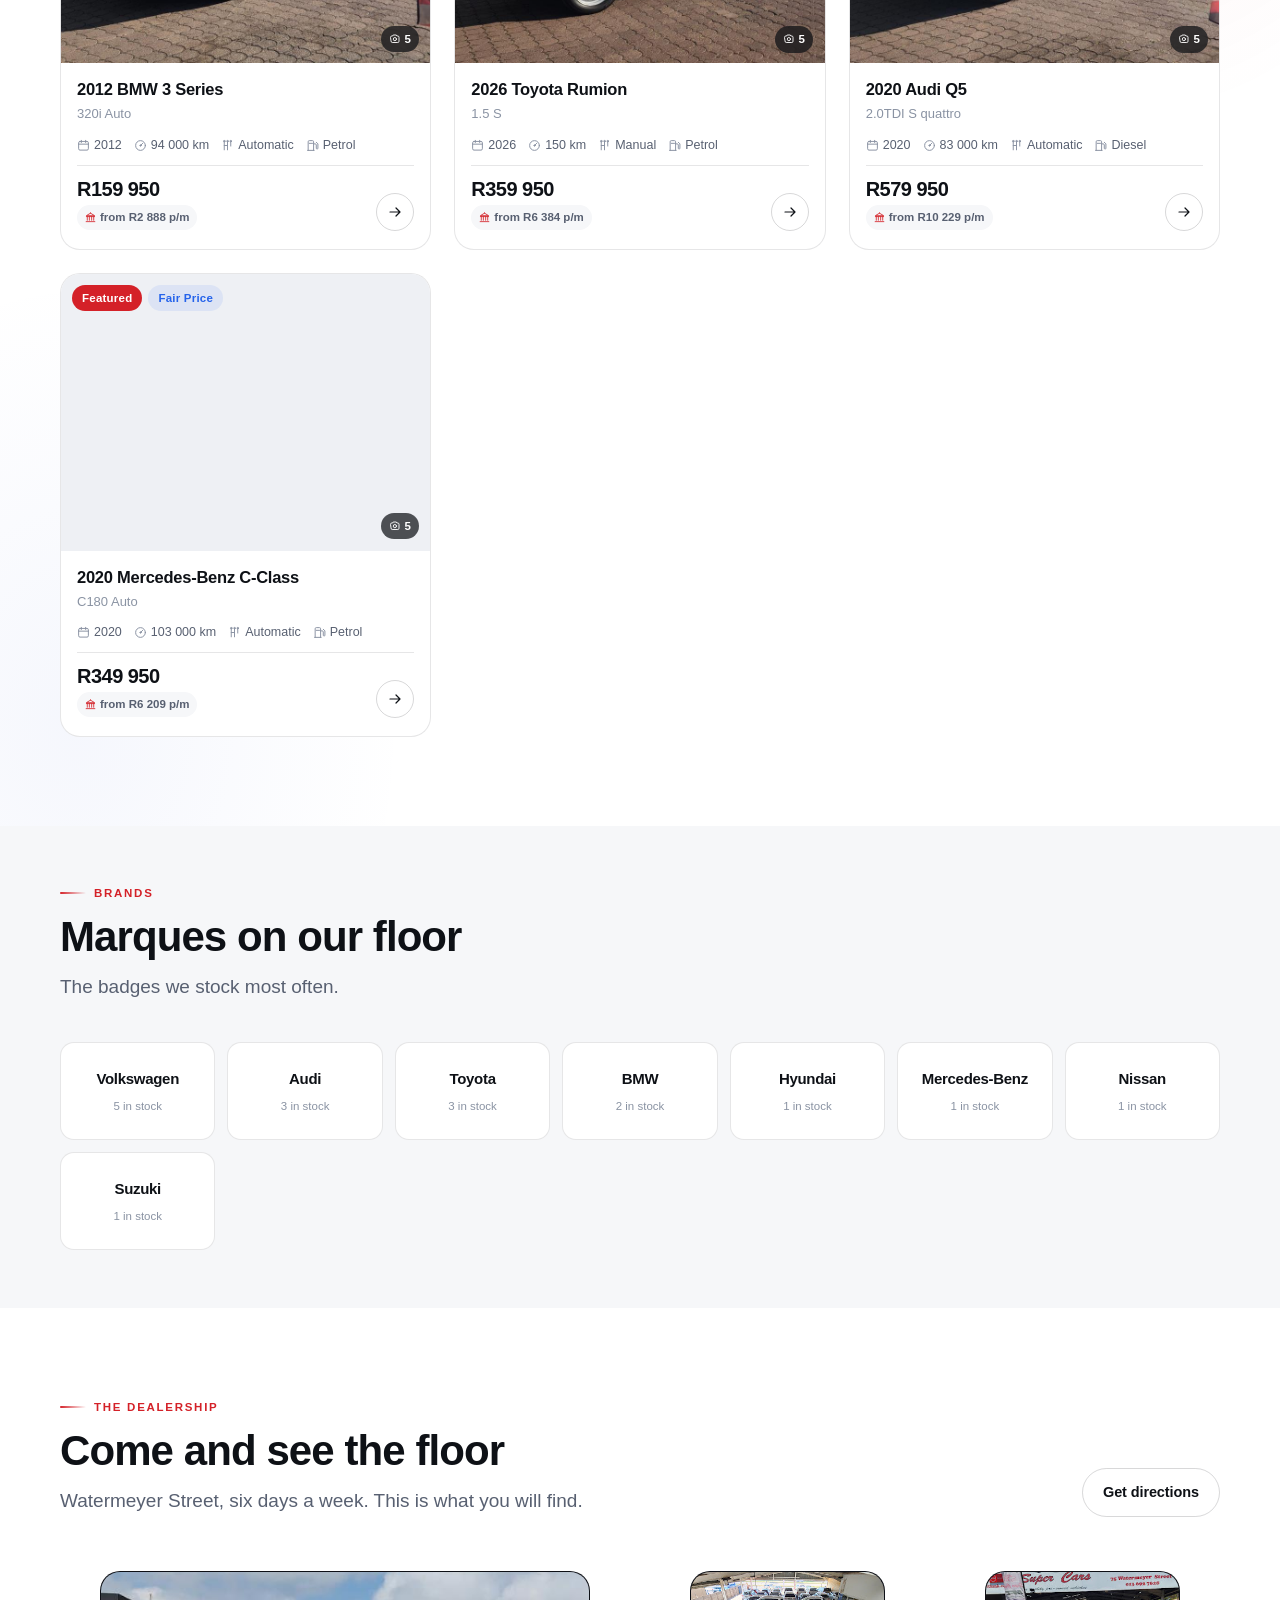
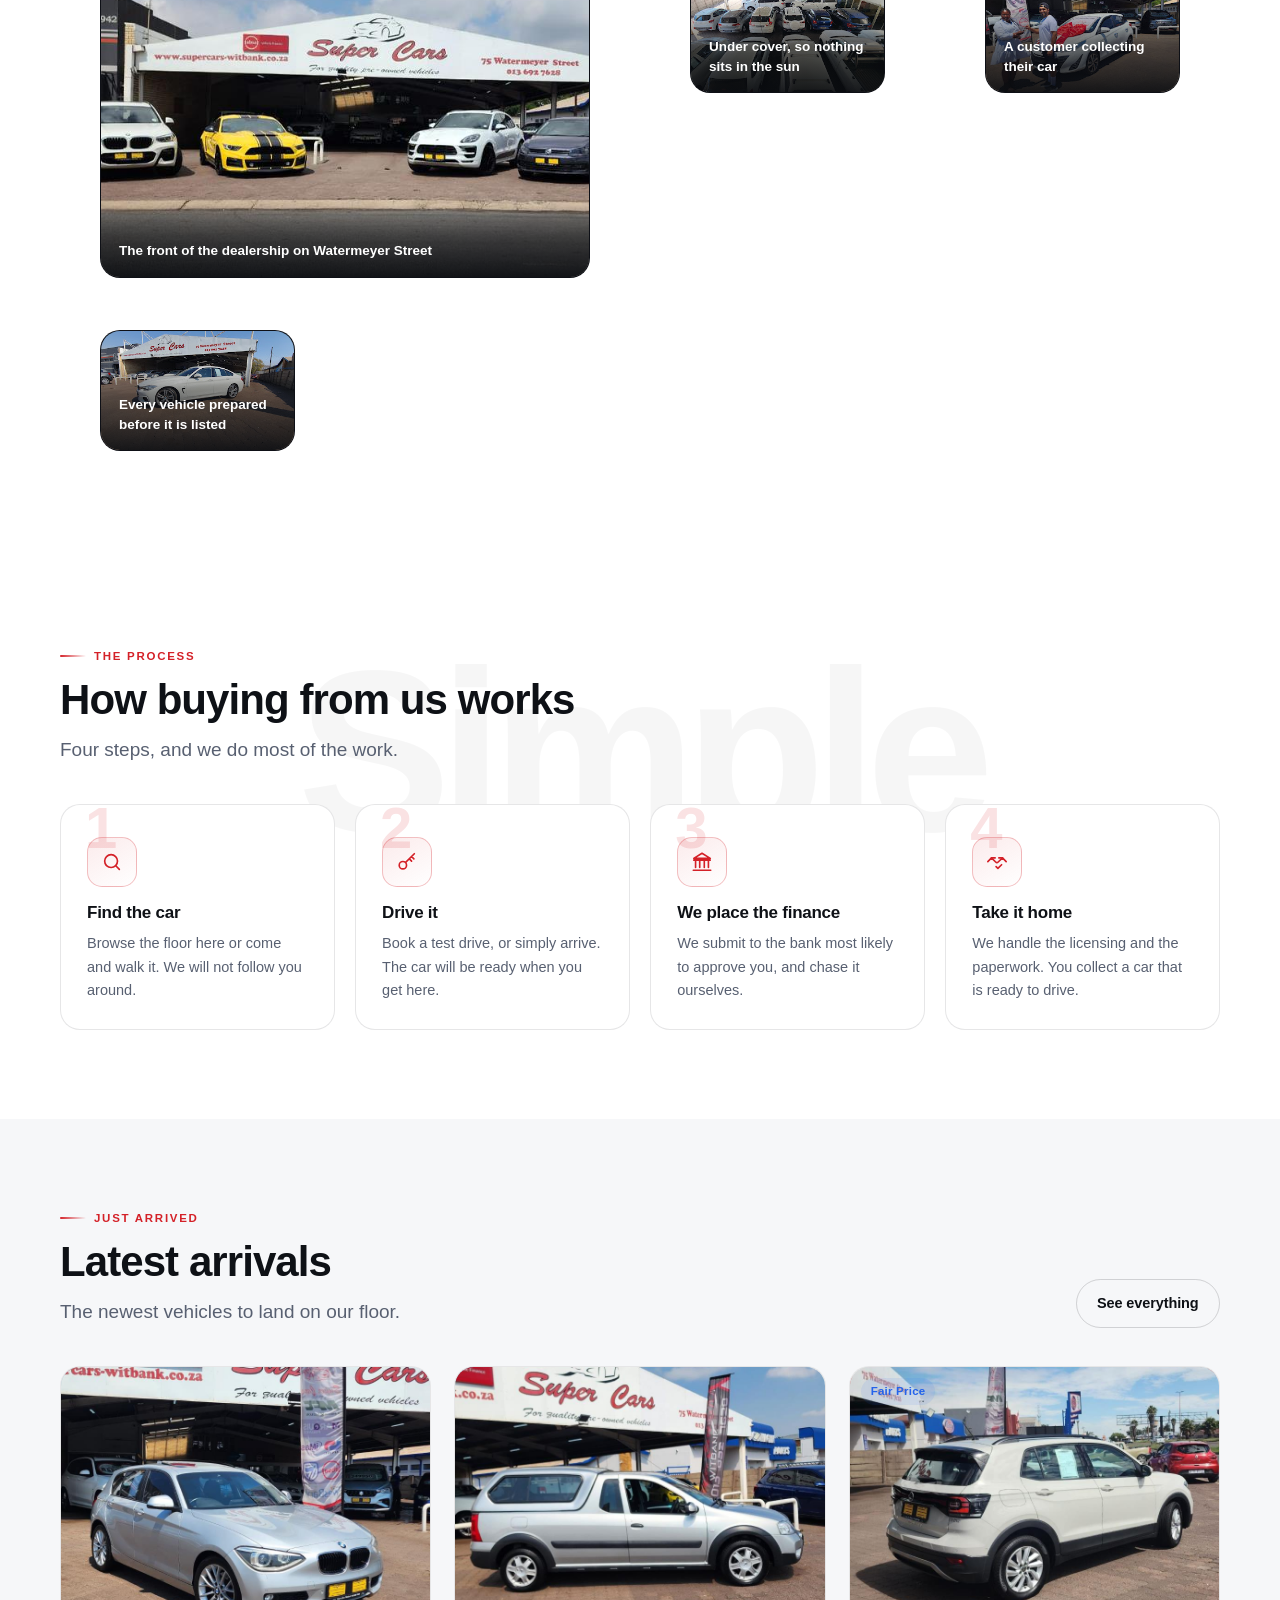
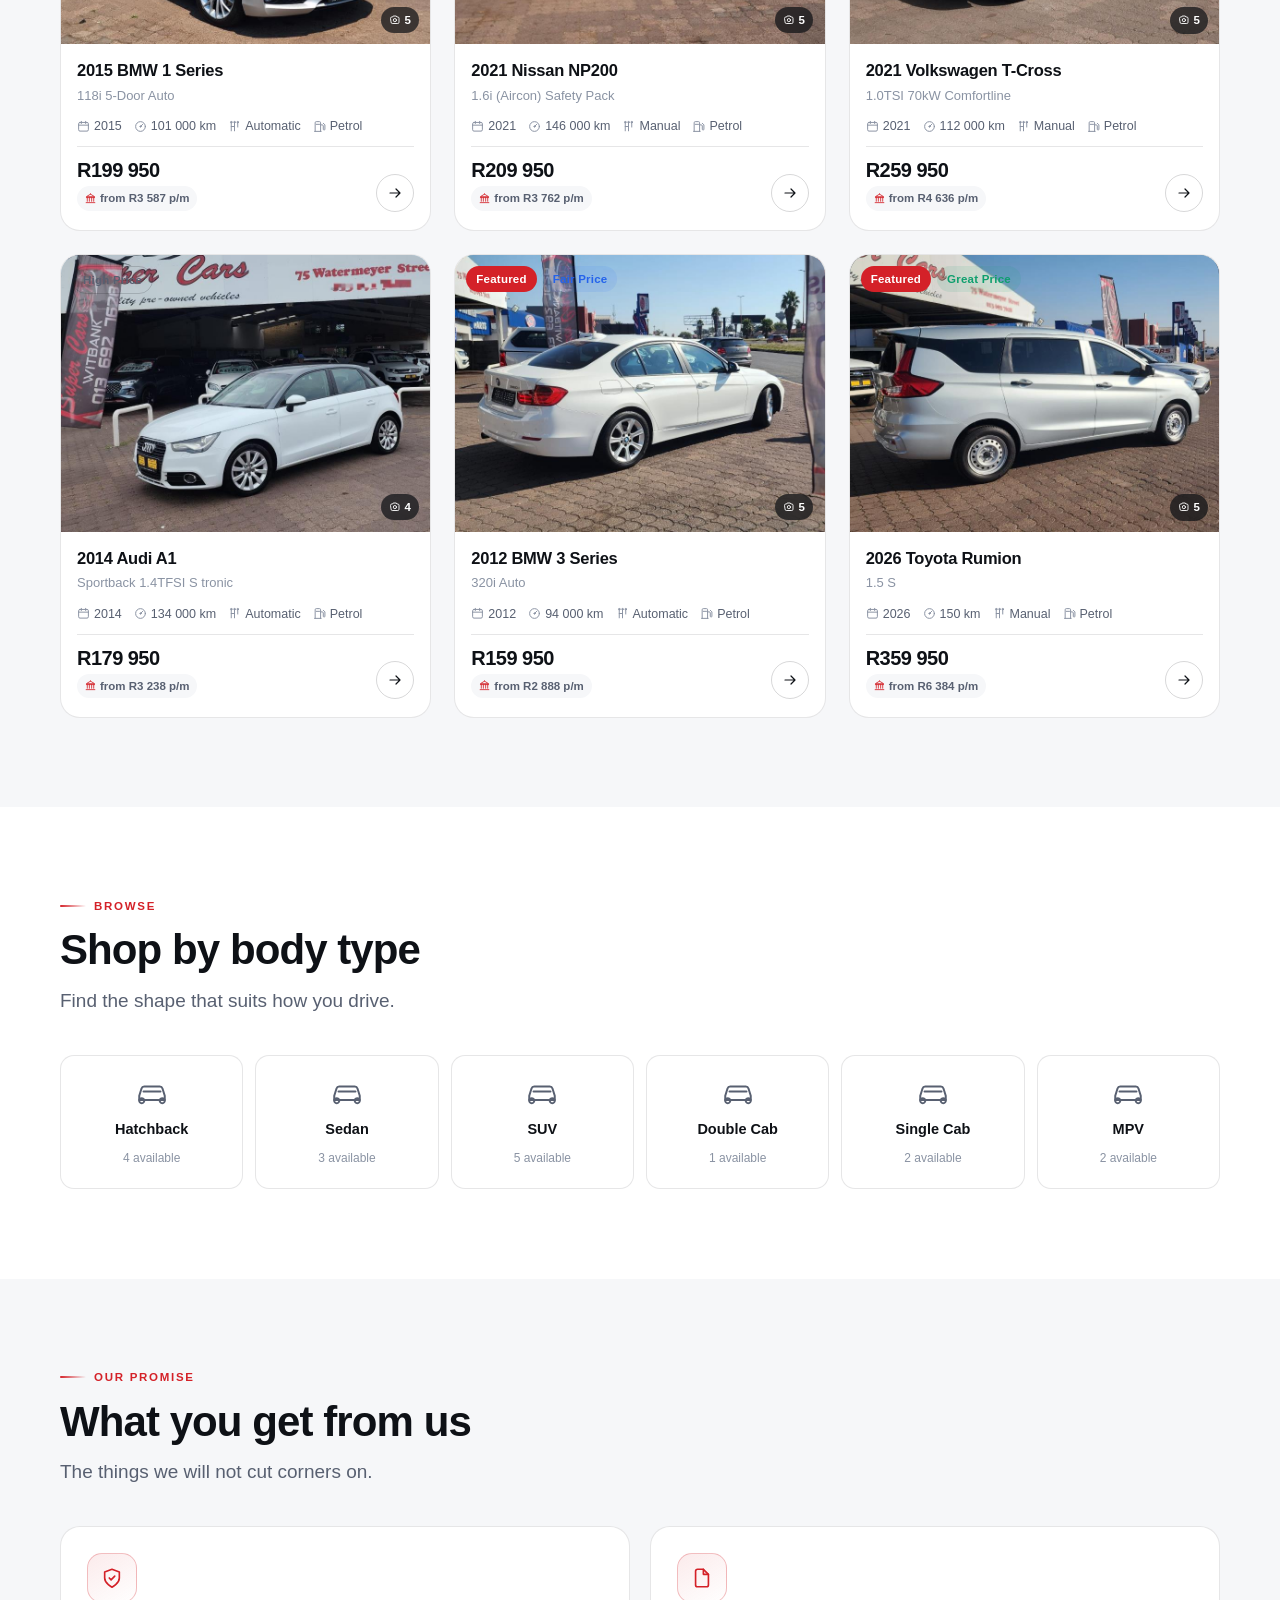
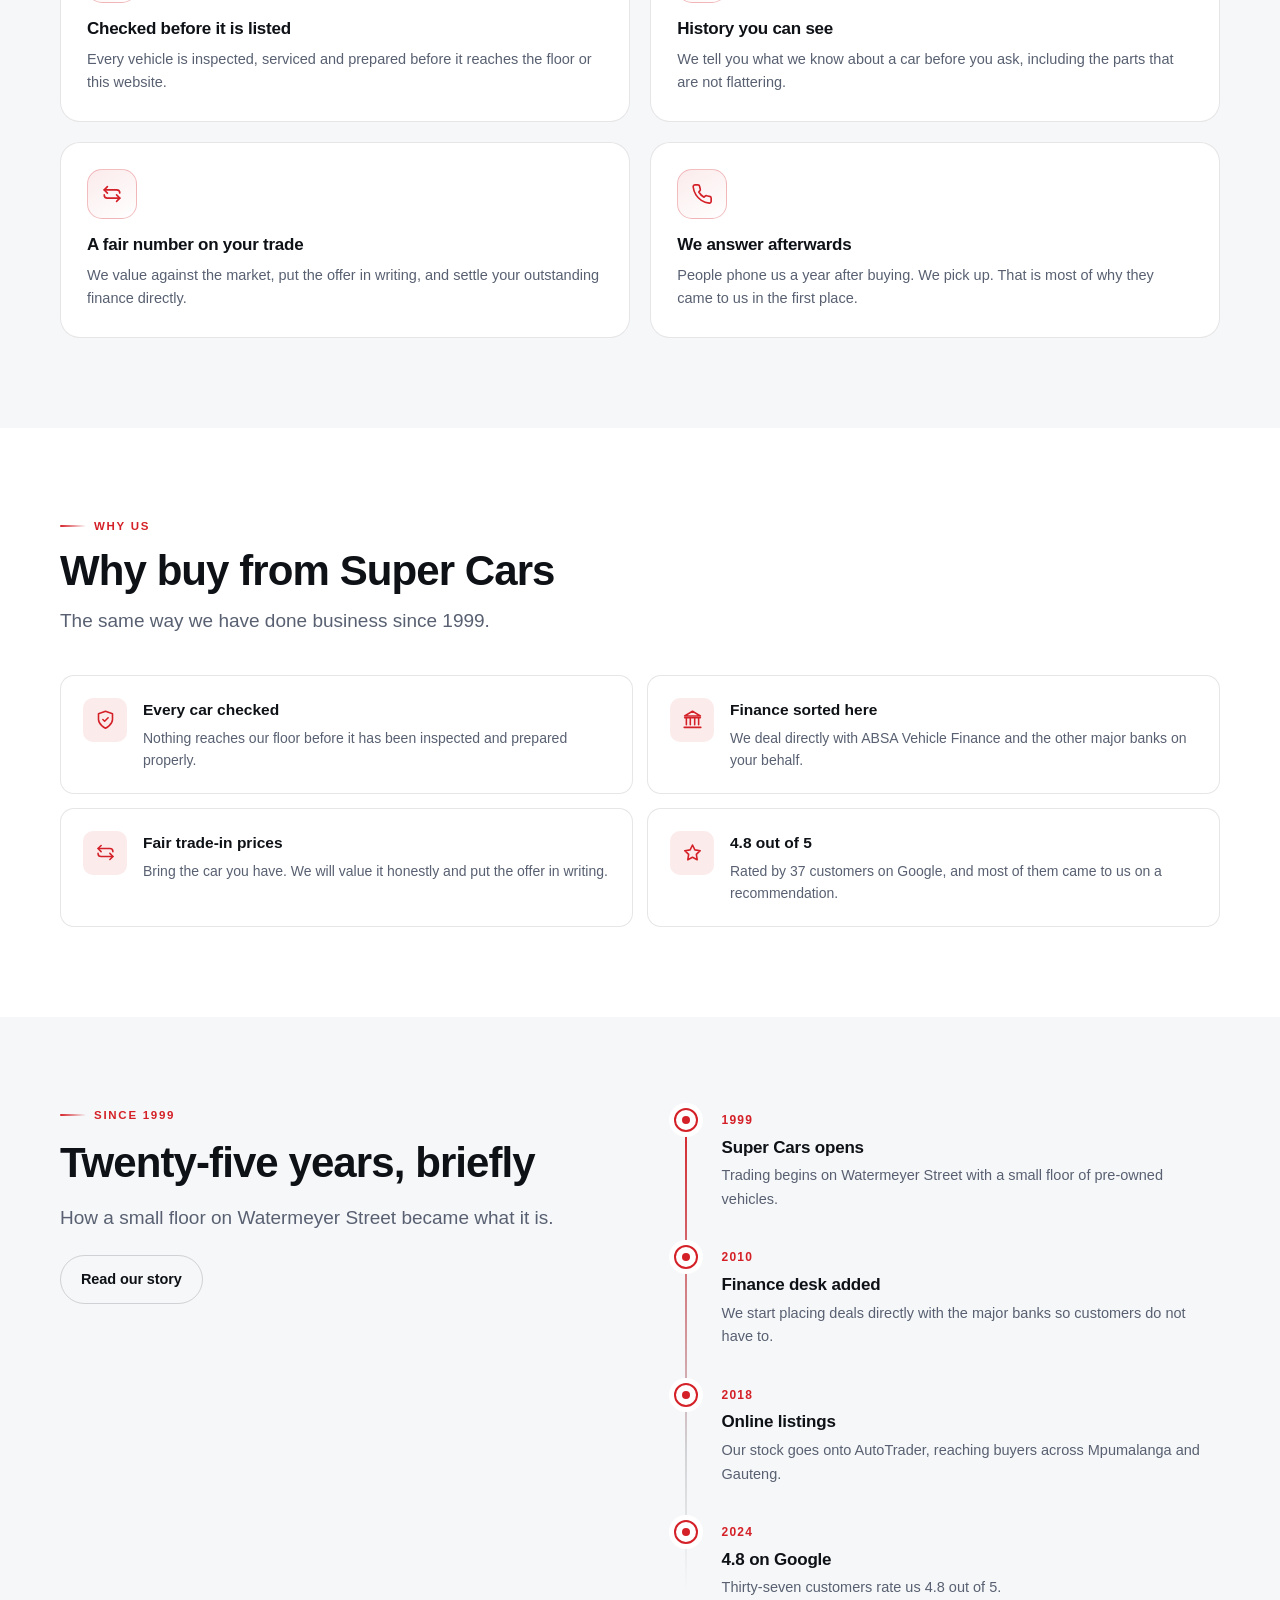
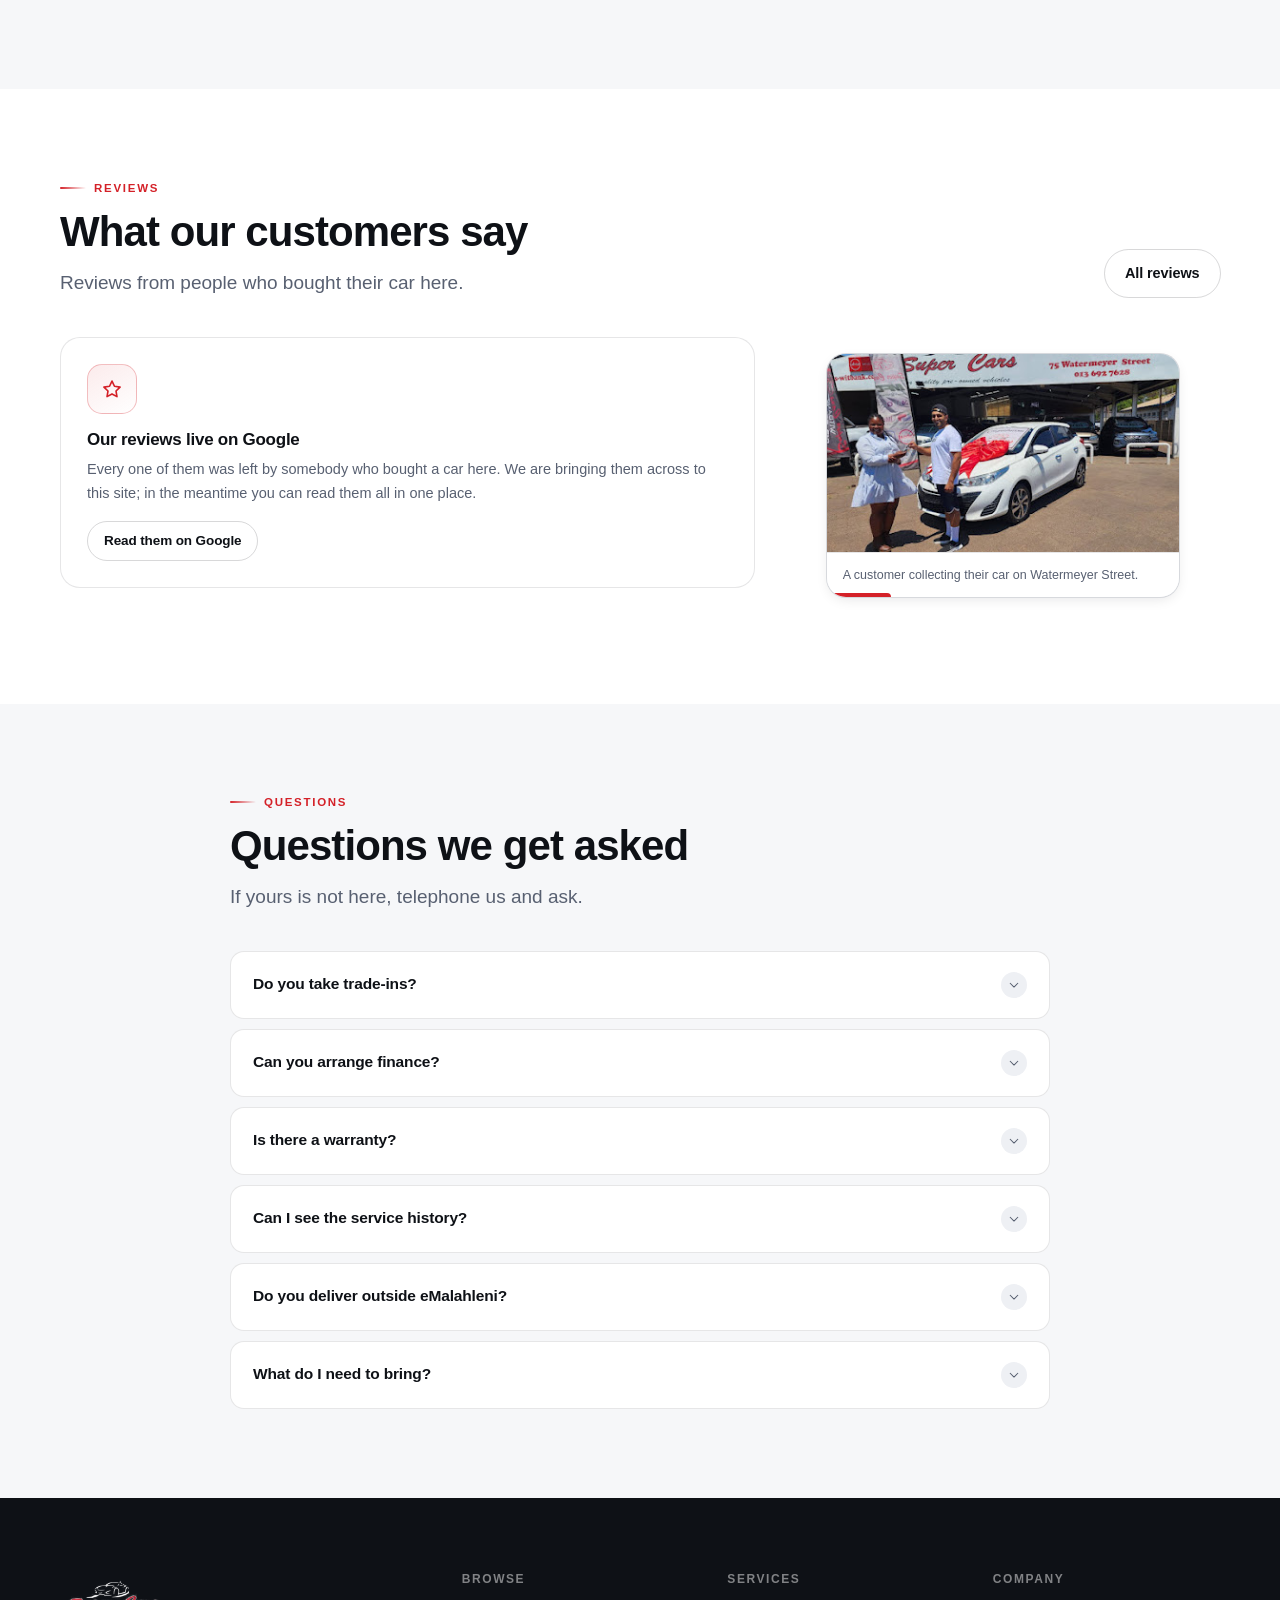
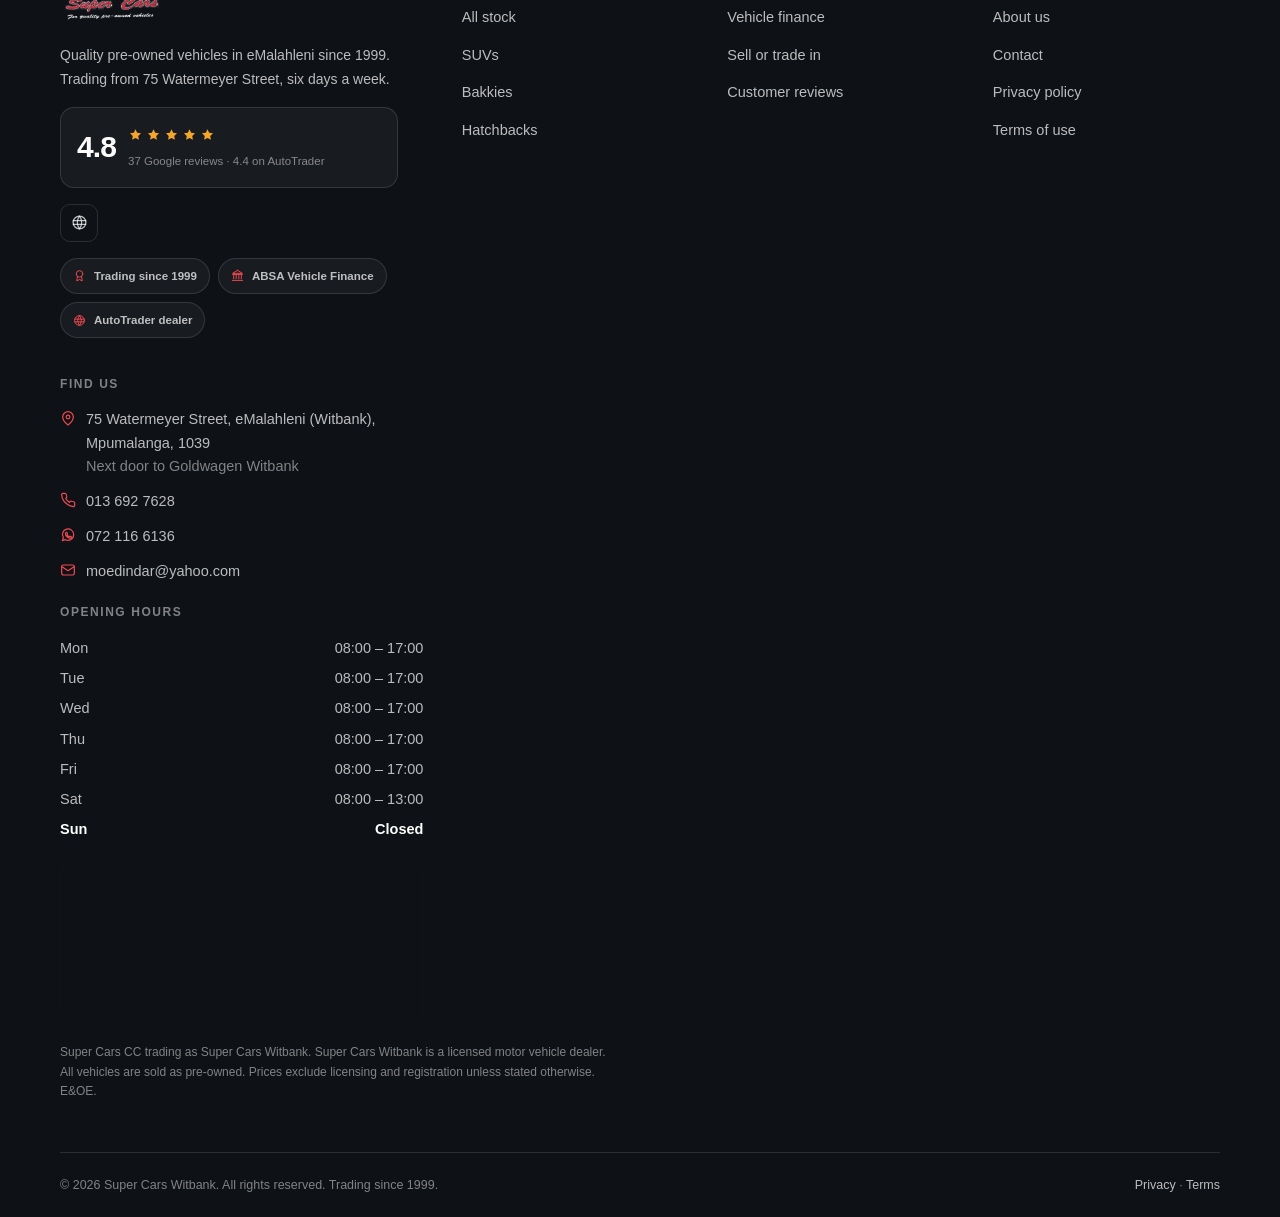
==== commit fe2afaeb: "Audit every control, and take the arbitrary numbers out of the CSS A new test renders all nine publi" ====
--- a/index.html
+++ b/index.html
@@ -17,7 +17,7 @@
 <!-- Above the fold on this page, so they are fetched at high priority rather
      than waiting to be discovered by the renderer. -->
 <link rel="preload" as="image" href="assets/brand/logo.png">
-<link rel="preload" as="image" href="assets/photos/forecourt.jpg">
+<link rel="preload" as="image" href="assets/photos/forecourt.jpg" fetchpriority="high">
 <link rel="stylesheet" href="css/style.css">
 <link rel="stylesheet" href="css/components.css">
 <link rel="stylesheet" href="css/premium.css">
--- a/css/style.css
+++ b/css/style.css
@@ -50,6 +50,13 @@
   --header-h:72px;
   --wrap:1240px;
   --gut:clamp(16px,4vw,40px);
+
+
+  /* Motion scale. Three speeds, not thirteen. Anything an element does in
+     response to a pointer uses --t-fast; anything that changes state uses --t;
+     anything that travels across the page uses --t-slow. Consistency here is
+     most of what separates a designed interface from an assembled one. */
+  --t-fast:.16s; --t:.24s; --t-slow:.4s;
 
   --ease:cubic-bezier(.22,.85,.28,1);
   --ease-out:cubic-bezier(.16,1,.3,1);
@@ -118,7 +125,6 @@
 
 .grid{display:grid;gap:clamp(14px,1.6vw,22px)}
 .g-2{grid-template-columns:repeat(2,minmax(0,1fr))}
-.g-3{grid-template-columns:repeat(3,minmax(0,1fr))}
 .g-4{grid-template-columns:repeat(4,minmax(0,1fr))}
 @media (max-width:1080px){ .g-4{grid-template-columns:repeat(2,minmax(0,1fr))} }
 @media (max-width:900px){ .g-3{grid-template-columns:repeat(2,minmax(0,1fr))} }
@@ -134,7 +140,7 @@
 .skip{
   position:absolute;left:12px;top:-60px;z-index:200;background:var(--ink);color:#fff;
   padding:10px 16px;border-radius:var(--r-sm);font-size:14px;font-weight:650;
-  transition:top .2s var(--ease);
+  transition:top var(--t-fast) var(--ease);
 }
 .skip:focus{top:12px}
 
@@ -148,9 +154,9 @@
   transition:box-shadow .25s var(--ease),background .25s var(--ease);
 }
 .hdr.scrolled{box-shadow:var(--sh-2)}
-.hdr-in{height:var(--header-h);display:flex;align-items:center;gap:clamp(16px,3vw,38px)}
-
-.brand{display:flex;align-items:center;gap:11px;flex-shrink:0;min-width:0}
+.hdr-in{height:var(--header-h);display:flex;align-items:center;gap:clamp(16px,3vw,40px)}
+
+.brand{display:flex;align-items:center;gap:12px;flex-shrink:0;min-width:0}
 .brand-mark{
   width:38px;height:38px;border-radius:10px;flex-shrink:0;
   background:linear-gradient(145deg,var(--red),var(--red-2));
@@ -165,8 +171,8 @@
 
 .nav{display:flex;align-items:center;gap:2px;margin-left:auto}
 .nav a{
-  padding:9px 13px;border-radius:var(--r-sm);font-size:14.5px;font-weight:600;
-  color:var(--text-2);transition:color .18s,background .18s;position:relative;white-space:nowrap;
+  padding:8px 12px;border-radius:var(--r-sm);font-size:14.5px;font-weight:600;
+  color:var(--text-2);transition:color var(--t-fast),background var(--t-fast);position:relative;white-space:nowrap;
 }
 .nav a:hover{color:var(--text);background:var(--paper-2)}
 .nav a.on{color:var(--text)}
@@ -177,14 +183,14 @@
 .hdr-cta{display:flex;align-items:center;gap:10px;flex-shrink:0}
 .hdr-tel{
   display:inline-flex;align-items:center;gap:8px;font-size:14px;font-weight:700;
-  padding:9px 14px;border-radius:var(--r-pill);border:1px solid var(--line-2);
-  transition:border-color .18s,background .18s;white-space:nowrap;
+  padding:8px 14px;border-radius:var(--r-pill);border:1px solid var(--line-2);
+  transition:border-color var(--t-fast),background var(--t-fast);white-space:nowrap;
 }
 .hdr-tel:hover{border-color:var(--ink);background:var(--paper-2)}
 .hdr-tel svg{width:15px;height:15px;color:var(--red);flex-shrink:0}
 
 .burger{
-  display:none;width:42px;height:42px;border-radius:var(--r-sm);
+  display:none;width:44px;height:44px;border-radius:var(--r-sm);
   border:1px solid var(--line-2);align-items:center;justify-content:center;flex-shrink:0;
 }
 .burger svg{width:19px;height:19px}
@@ -195,15 +201,15 @@
     flex-direction:column;align-items:stretch;gap:2px;padding:14px var(--gut) 26px;
     border-bottom:1px solid var(--line);box-shadow:var(--sh-3);
     transform:translateY(-12px);opacity:0;pointer-events:none;
-    transition:opacity .22s var(--ease),transform .22s var(--ease);
+    transition:opacity var(--t) var(--ease),transform var(--t) var(--ease);
     max-height:calc(100dvh - var(--header-h));overflow-y:auto;
   }
   .nav.open{transform:none;opacity:1;pointer-events:auto}
-  .nav a{padding:13px 14px;font-size:16px}
+  .nav a{padding:12px 14px;font-size:16px}
   .nav a.on::after{left:14px;right:auto;width:18px;bottom:8px}
   .burger{display:flex}
   .hdr-tel span{display:none}
-  .hdr-tel{padding:11px}
+  .hdr-tel{padding:12px}
 }
 @media (max-width:420px){
   .brand-txt span{display:none}
@@ -211,7 +217,7 @@
 
 /* -------------------------------------------------------------- footer -- */
 .ftr{background:var(--ink);color:var(--text-inv);padding-block:clamp(46px,6vw,74px) 0}
-.ftr a{color:var(--text-inv-2);transition:color .18s}
+.ftr a{color:var(--text-inv-2);transition:color var(--t-fast)}
 .ftr a:hover{color:#fff}
 .ftr-top{display:grid;grid-template-columns:1.6fr repeat(3,minmax(0,1fr));gap:clamp(24px,3vw,48px)}
 @media (max-width:920px){ .ftr-top{grid-template-columns:1fr 1fr} }
@@ -221,7 +227,7 @@
 .ftr-brand .brand-txt span{color:var(--text-inv-3)}
 .ftr-blurb{font-size:14px;line-height:1.65;color:var(--text-inv-2)}
 .ftr-col h4{font-size:12px;font-weight:750;letter-spacing:.13em;text-transform:uppercase;color:var(--text-inv-3);margin-bottom:16px}
-.ftr-col li+li{margin-top:11px}
+.ftr-col li+li{margin-top:12px}
 .ftr-col a{font-size:14.5px}
 .ftr-contact{display:grid;gap:12px;font-size:14.5px}
 .ftr-contact div{display:flex;gap:10px;align-items:flex-start;color:var(--text-inv-2)}
@@ -229,7 +235,7 @@
 .ftr-social{display:flex;gap:8px;flex-wrap:wrap}
 .ftr-social a{
   width:38px;height:38px;border-radius:var(--r-sm);border:1px solid var(--line-inv);
-  display:grid;place-items:center;transition:background .18s,border-color .18s,transform .18s;
+  display:grid;place-items:center;transition:background var(--t-fast),border-color var(--t-fast),transform var(--t-fast);
 }
 .ftr-social a:hover{background:rgba(255,255,255,.08);border-color:rgba(255,255,255,.28);transform:translateY(-2px)}
 .ftr-social svg{width:17px;height:17px}
@@ -246,7 +252,7 @@
   width:56px;height:56px;border-radius:var(--r-pill);
   background:#25D366;color:#fff;display:grid;place-items:center;
   box-shadow:0 10px 30px -8px rgba(37,211,102,.6);
-  transition:transform .22s var(--ease-out),box-shadow .22s;
+  transition:transform var(--t) var(--ease-out),box-shadow var(--t);
 }
 .wa-float:hover{transform:scale(1.07) translateY(-2px);box-shadow:0 16px 38px -10px rgba(37,211,102,.72)}
 .wa-float svg{width:28px;height:28px}
--- a/css/components.css
+++ b/css/components.css
@@ -6,11 +6,11 @@
 
 /* ------------------------------------------------------------- buttons -- */
 .btn{
-  display:inline-flex;align-items:center;justify-content:center;gap:9px;
+  display:inline-flex;align-items:center;justify-content:center;gap:8px;
   padding:12px 20px;border-radius:var(--r-pill);
   font-size:14.5px;font-weight:700;letter-spacing:-.008em;
   border:1px solid transparent;cursor:pointer;white-space:nowrap;
-  transition:transform .16s var(--ease),background .18s,border-color .18s,box-shadow .18s,color .18s;
+  transition:transform var(--t-fast) var(--ease),background var(--t-fast),border-color var(--t-fast),box-shadow var(--t-fast),color var(--t-fast);
 }
 .btn:active{transform:translateY(1px)}
 .btn svg{width:17px;height:17px;flex-shrink:0}
@@ -26,14 +26,14 @@
 .btn-wa:hover{background:#1FBA59}
 .btn-ghost{color:var(--text-2)}
 .btn-ghost:hover{background:var(--paper-2);color:var(--text)}
-.btn-lg{padding:15px 26px;font-size:15.5px}
-.btn-sm{padding:9px 15px;font-size:13.5px}
+.btn-lg{padding:16px 26px;font-size:15.5px}
+.btn-sm{padding:8px 16px;font-size:13.5px}
 .btn-block{width:100%}
 .btn:disabled,.btn[aria-busy="true"]{opacity:.55;pointer-events:none}
 .btn .spin{
   width:15px;height:15px;border-radius:50%;flex-shrink:0;
   border:2px solid rgba(255,255,255,.35);border-top-color:#fff;
-  animation:spin .7s linear infinite;
+  animation:spin var(--t-slow) linear infinite;
 }
 .btn-out .spin,.btn-ghost .spin{border-color:var(--line-2);border-top-color:var(--text)}
 @keyframes spin{to{transform:rotate(360deg)}}
@@ -69,10 +69,10 @@
     radial-gradient(560px 300px at 8% 106%,rgba(255,255,255,.06),transparent 62%);
 }
 .hero .wrap{position:relative;z-index:1}
-.hero-grid{display:grid;grid-template-columns:1.05fr .95fr;gap:clamp(30px,4vw,64px);align-items:center}
+.hero-grid{display:grid;grid-template-columns:1.05fr .95fr;gap:clamp(32px,4vw,64px);align-items:center}
 @media (max-width:960px){ .hero-grid{grid-template-columns:minmax(0,1fr)} }
 .hero-badge{
-  display:inline-flex;align-items:center;gap:9px;padding:7px 14px 7px 11px;
+  display:inline-flex;align-items:center;gap:8px;padding:8px 14px 8px 12px;
   border-radius:var(--r-pill);border:1px solid rgba(255,255,255,.16);
   background:rgba(255,255,255,.05);font-size:12.5px;font-weight:650;color:var(--text-inv-2);
 }
@@ -82,9 +82,8 @@
 .hero h1{margin:22px 0 0}
 .hero h1 .accent{color:var(--red-3);display:block}
 .hero .lead{color:var(--text-inv-2);max-width:54ch;margin-top:20px}
-.hero-actions{display:flex;gap:12px;flex-wrap:wrap;margin-top:30px}
-
-.hero-stats{display:grid;grid-template-columns:repeat(4,minmax(0,1fr));gap:1px;margin-top:clamp(38px,5vw,60px);
+
+.hero-stats{display:grid;grid-template-columns:repeat(4,minmax(0,1fr));gap:1px;margin-top:clamp(40px,5vw,60px);
   background:var(--line-inv);border:1px solid var(--line-inv);border-radius:var(--r-lg);overflow:hidden}
 @media (max-width:760px){ .hero-stats{grid-template-columns:repeat(2,minmax(0,1fr))} }
 .hero-stat{background:var(--ink);padding:20px clamp(14px,2vw,24px);display:grid;gap:3px}
@@ -102,7 +101,7 @@
 @media (max-width:520px){ .hero-search .fields{grid-template-columns:1fr} }
 .hero-search .full{grid-column:1/-1}
 .hero-search select,.hero-search input{
-  width:100%;padding:12px 13px;border-radius:var(--r-sm);
+  width:100%;padding:12px 12px;border-radius:var(--r-sm);
   background:rgba(255,255,255,.07);border:1px solid rgba(255,255,255,.16);
   color:#fff;font-size:14px;appearance:none;
 }
@@ -117,16 +116,16 @@
 .veh{
   background:var(--paper);border:1px solid var(--line);border-radius:var(--r-lg);
   overflow:hidden;display:flex;flex-direction:column;
-  transition:transform .26s var(--ease-out),box-shadow .26s var(--ease-out),border-color .26s;
+  transition:transform var(--t) var(--ease-out),box-shadow var(--t) var(--ease-out),border-color var(--t);
 }
 .veh:hover{transform:translateY(-4px);box-shadow:var(--sh-3);border-color:transparent}
 .veh-img{position:relative;aspect-ratio:4/3;background:var(--paper-3);overflow:hidden}
-.veh-img img{width:100%;height:100%;object-fit:cover;transition:transform .5s var(--ease-out)}
+.veh-img img{width:100%;height:100%;object-fit:cover;transition:transform var(--t-slow) var(--ease-out)}
 .veh:hover .veh-img img{transform:scale(1.045)}
 .veh-tags{position:absolute;top:11px;left:11px;display:flex;gap:6px;flex-wrap:wrap;max-width:calc(100% - 22px)}
 .veh-count{
-  position:absolute;bottom:11px;right:11px;display:inline-flex;align-items:center;gap:5px;
-  padding:4px 9px;border-radius:var(--r-pill);background:rgba(14,17,22,.72);color:#fff;
+  position:absolute;bottom:11px;right:11px;display:inline-flex;align-items:center;gap:4px;
+  padding:4px 8px;border-radius:var(--r-pill);background:rgba(14,17,22,.72);color:#fff;
   font-size:11.5px;font-weight:650;backdrop-filter:blur(6px);
 }
 .veh-count svg{width:12px;height:12px}
@@ -138,14 +137,14 @@
   transform:rotate(-7deg);border:3px solid #fff;color:#fff;
   padding:8px 22px;border-radius:6px;font-size:20px;font-weight:850;letter-spacing:.06em;
 }
-.veh-b{padding:16px 17px 18px;display:flex;flex-direction:column;gap:10px;flex:1}
+.veh-b{padding:16px 16px 18px;display:flex;flex-direction:column;gap:10px;flex:1}
 .veh-b h3{font-size:16.5px;font-weight:750;letter-spacing:-.015em;line-height:1.28;
   display:-webkit-box;-webkit-line-clamp:2;-webkit-box-orient:vertical;overflow:hidden}
 .veh-b h3 a:hover{color:var(--red)}
 .veh-var{font-size:13px;color:var(--text-3);margin-top:-6px;
   white-space:nowrap;overflow:hidden;text-overflow:ellipsis}
 .veh-specs{display:flex;gap:12px;flex-wrap:wrap;font-size:12.5px;color:var(--text-2)}
-.veh-specs span{display:inline-flex;align-items:center;gap:5px}
+.veh-specs span{display:inline-flex;align-items:center;gap:4px}
 .veh-specs svg{width:13px;height:13px;color:var(--text-3);flex-shrink:0}
 .veh-foot{margin-top:auto;padding-top:12px;border-top:1px solid var(--line);
   display:flex;align-items:flex-end;justify-content:space-between;gap:12px}
@@ -155,7 +154,7 @@
 .veh-go{
   width:38px;height:38px;border-radius:var(--r-pill);flex-shrink:0;
   border:1px solid var(--line-2);display:grid;place-items:center;
-  transition:background .18s,border-color .18s,color .18s,transform .18s;
+  transition:background var(--t-fast),border-color var(--t-fast),color var(--t-fast),transform var(--t-fast);
 }
 .veh:hover .veh-go{background:var(--red);border-color:var(--red);color:#fff;transform:translateX(2px)}
 .veh-go svg{width:16px;height:16px}
@@ -174,7 +173,7 @@
 .cat{
   border:1px solid var(--line);border-radius:var(--r-md);padding:20px 16px;
   display:grid;gap:8px;justify-items:center;text-align:center;background:var(--paper);
-  transition:border-color .2s,transform .2s var(--ease-out),box-shadow .2s;
+  transition:border-color var(--t-fast),transform var(--t-fast) var(--ease-out),box-shadow var(--t-fast);
 }
 .cat:hover{border-color:var(--red);transform:translateY(-3px);box-shadow:var(--sh-2)}
 .cat svg{width:34px;height:34px;color:var(--text-2);stroke-width:1.4}
@@ -185,18 +184,18 @@
 /* ---------------------------------------------------------------- why -- */
 .why{display:grid;gap:14px}
 .why-item{display:flex;gap:16px;padding:22px;border:1px solid var(--line);border-radius:var(--r-md);
-  background:var(--paper);transition:border-color .2s,box-shadow .2s}
+  background:var(--paper);transition:border-color var(--t-fast),box-shadow var(--t-fast)}
 .why-item:hover{border-color:var(--line-2);box-shadow:var(--sh-1)}
 .why-ic{
   width:44px;height:44px;border-radius:var(--r-sm);flex-shrink:0;display:grid;place-items:center;
   background:var(--red-soft);color:var(--red);
 }
 .why-ic svg{width:21px;height:21px}
-.why-item b{display:block;font-size:15.5px;font-weight:730;margin-bottom:5px}
+.why-item b{display:block;font-size:15.5px;font-weight:730;margin-bottom:4px}
 .why-item p{font-size:14px;color:var(--text-2);line-height:1.58}
 
 /* ------------------------------------------------------------- filters -- */
-.inv-layout{display:grid;grid-template-columns:274px minmax(0,1fr);gap:clamp(18px,2.4vw,34px);align-items:start}
+.inv-layout{display:grid;grid-template-columns:274px minmax(0,1fr);gap:clamp(18px,2.4vw,32px);align-items:start}
 @media (max-width:960px){ .inv-layout{grid-template-columns:minmax(0,1fr)} }
 
 .filters{
@@ -206,7 +205,7 @@
 @media (max-width:960px){
   .filters{
     position:fixed;inset:0;z-index:120;border-radius:0;border:0;
-    transform:translateX(-100%);transition:transform .28s var(--ease);
+    transform:translateX(-100%);transition:transform var(--t) var(--ease);
     display:flex;flex-direction:column;top:0;
   }
   .filters.open{transform:none}
@@ -214,22 +213,22 @@
 }
 .filters-head{
   display:flex;align-items:center;justify-content:space-between;gap:12px;
-  padding:15px 17px;border-bottom:1px solid var(--line);
+  padding:16px 16px;border-bottom:1px solid var(--line);
 }
 .filters-head b{font-size:14.5px;font-weight:750}
-.filters-close{display:none;width:34px;height:34px;border-radius:var(--r-sm);border:1px solid var(--line-2);
+.filters-close{display:none;width:44px;height:44px;border-radius:var(--r-sm);border:1px solid var(--line-2);
   align-items:center;justify-content:center}
 .filters-close svg{width:16px;height:16px}
 @media (max-width:960px){ .filters-close{display:flex} }
-.filters-body{padding:6px 17px 17px}
+.filters-body{padding:6px 16px 16px}
 .fgroup{padding-block:15px;border-bottom:1px solid var(--line)}
 .fgroup:last-child{border-bottom:0}
 .fgroup > label,.fgroup .flabel{
   display:block;font-size:11.5px;font-weight:750;letter-spacing:.1em;text-transform:uppercase;
-  color:var(--text-3);margin-bottom:11px;
-}
-.fopts{display:grid;gap:9px;max-height:216px;overflow-y:auto;padding-right:4px}
-.fopt{display:flex;align-items:center;gap:9px;font-size:14px;cursor:pointer;color:var(--text-2)}
+  color:var(--text-3);margin-bottom:12px;
+}
+.fopts{display:grid;gap:8px;max-height:216px;overflow-y:auto;padding-right:4px}
+.fopt{display:flex;align-items:center;gap:8px;font-size:14px;cursor:pointer;color:var(--text-2)}
 .fopt:hover{color:var(--text)}
 .fopt input{
   width:17px;height:17px;flex-shrink:0;appearance:none;border:1.5px solid var(--line-2);
@@ -241,9 +240,9 @@
   border:solid #fff;border-width:0 2px 2px 0;transform:rotate(42deg);
 }
 .fopt .n{margin-left:auto;font-size:12px;color:var(--text-3)}
-.frange{display:flex;align-items:center;gap:9px}
+.frange{display:flex;align-items:center;gap:8px}
 .frange input{
-  width:100%;min-width:0;padding:10px 11px;border:1px solid var(--line-2);border-radius:var(--r-sm);
+  width:100%;min-width:0;padding:10px 12px;border:1px solid var(--line-2);border-radius:var(--r-sm);
   font-size:13.5px;background:var(--paper);
 }
 .frange input:focus{outline:none;border-color:var(--red)}
@@ -254,23 +253,23 @@
   margin-bottom:18px;
 }
 .inv-search{
-  display:flex;align-items:center;gap:9px;flex:1;min-width:210px;
-  padding:11px 15px;border:1px solid var(--line-2);border-radius:var(--r-pill);background:var(--paper);
-  transition:border-color .18s;
+  display:flex;align-items:center;gap:8px;flex:1;min-width:210px;
+  padding:12px 16px;border:1px solid var(--line-2);border-radius:var(--r-pill);background:var(--paper);
+  transition:border-color var(--t-fast);
 }
 .inv-search:focus-within{border-color:var(--red)}
 .inv-search svg{width:16px;height:16px;color:var(--text-3);flex-shrink:0}
 .inv-search input{border:0;outline:none;width:100%;font-size:14.5px;background:transparent}
-.inv-tools{display:flex;align-items:center;gap:9px;flex-wrap:wrap}
+.inv-tools{display:flex;align-items:center;gap:8px;flex-wrap:wrap}
 .sel{
-  padding:11px 34px 11px 14px;border:1px solid var(--line-2);border-radius:var(--r-pill);
+  padding:12px 32px 12px 14px;border:1px solid var(--line-2);border-radius:var(--r-pill);
   font-size:14px;font-weight:600;background:var(--paper);appearance:none;cursor:pointer;
   background-image:url("data:image/svg+xml,%3Csvg xmlns='http://www.w3.org/2000/svg' viewBox='0 0 24 24' fill='none' stroke='%238A93A3' stroke-width='2.2' stroke-linecap='round'%3E%3Cpath d='M6 9l6 6 6-6'/%3E%3C/svg%3E");
   background-repeat:no-repeat;background-position:right 12px center;background-size:14px;
 }
 .sel:focus{outline:none;border-color:var(--red)}
 .view-tog{display:flex;border:1px solid var(--line-2);border-radius:var(--r-pill);overflow:hidden}
-.view-tog button{width:40px;height:40px;display:grid;place-items:center;color:var(--text-3);transition:background .16s,color .16s}
+.view-tog button{width:40px;height:40px;display:grid;place-items:center;color:var(--text-3);transition:background var(--t-fast),color var(--t-fast)}
 .view-tog button.on{background:var(--ink);color:#fff}
 .view-tog svg{width:16px;height:16px}
 .filters-open{display:none}
@@ -278,18 +277,23 @@
 
 .chips{display:flex;gap:8px;flex-wrap:wrap;margin-bottom:16px}
 .chip{
-  display:inline-flex;align-items:center;gap:7px;padding:6px 8px 6px 12px;
+  display:inline-flex;align-items:center;gap:8px;padding:6px 8px 6px 12px;
   border-radius:var(--r-pill);background:var(--paper-3);font-size:13px;font-weight:600;
 }
-.chip button{width:18px;height:18px;border-radius:50%;display:grid;place-items:center;
-  background:rgba(14,17,22,.10);transition:background .16s}
+.chip button{position:relative;width:18px;height:18px;border-radius:50%;display:grid;place-items:center;
+  background:rgba(14,17,22,.10);transition:background var(--t-fast)}
+/* The cross reads as 18px but answers to a thumb: an invisible 44px box is
+   centred on it, which is the size both Apple and Google ask for. */
+.chip button::after{content:'';position:absolute;left:50%;top:50%;
+  width:44px;height:44px;transform:translate(-50%,-50%)}
+
 .chip button:hover{background:var(--red);color:#fff}
 .chip svg{width:11px;height:11px}
 
 .pager{display:flex;align-items:center;justify-content:center;gap:6px;margin-top:36px;flex-wrap:wrap}
 .pager button{
   min-width:40px;height:40px;padding:0 12px;border-radius:var(--r-sm);border:1px solid var(--line-2);
-  font-size:14px;font-weight:650;transition:background .16s,border-color .16s,color .16s;
+  font-size:14px;font-weight:650;transition:background var(--t-fast),border-color var(--t-fast),color var(--t-fast);
 }
 .pager button:hover:not(:disabled){border-color:var(--ink);background:var(--paper-2)}
 .pager button.on{background:var(--ink);border-color:var(--ink);color:#fff}
@@ -301,7 +305,7 @@
 .vd-layout{display:grid;grid-template-columns:minmax(0,1.62fr) minmax(0,1fr);gap:clamp(22px,3vw,44px);align-items:start}
 @media (max-width:1000px){ .vd-layout{grid-template-columns:minmax(0,1fr)} }
 
-.gal{display:grid;gap:11px}
+.gal{display:grid;gap:12px}
 .gal-main{
   position:relative;aspect-ratio:4/3;border-radius:var(--r-lg);overflow:hidden;
   background:var(--paper-3);cursor:zoom-in;
@@ -311,20 +315,20 @@
   position:absolute;top:50%;transform:translateY(-50%);
   width:44px;height:44px;border-radius:var(--r-pill);
   background:rgba(255,255,255,.92);display:grid;place-items:center;
-  box-shadow:var(--sh-2);transition:background .18s,transform .18s;
+  box-shadow:var(--sh-2);transition:background var(--t-fast),transform var(--t-fast);
 }
 .gal-nav:hover{background:#fff;transform:translateY(-50%) scale(1.06)}
 .gal-nav.prev{left:12px}
 .gal-nav.next{right:12px}
 .gal-nav svg{width:19px;height:19px}
 .gal-idx{
-  position:absolute;bottom:12px;right:12px;padding:5px 11px;border-radius:var(--r-pill);
+  position:absolute;bottom:12px;right:12px;padding:4px 12px;border-radius:var(--r-pill);
   background:rgba(14,17,22,.74);color:#fff;font-size:12px;font-weight:650;backdrop-filter:blur(6px);
 }
-.gal-thumbs{display:grid;grid-template-columns:repeat(auto-fill,minmax(88px,1fr));gap:9px}
+.gal-thumbs{display:grid;grid-template-columns:repeat(auto-fill,minmax(88px,1fr));gap:8px}
 .gal-thumb{
   aspect-ratio:4/3;border-radius:var(--r-sm);overflow:hidden;border:2px solid transparent;
-  background:var(--paper-3);transition:border-color .18s,opacity .18s;opacity:.72;
+  background:var(--paper-3);transition:border-color var(--t-fast),opacity var(--t-fast);opacity:.72;
 }
 .gal-thumb.on{border-color:var(--red);opacity:1}
 .gal-thumb:hover{opacity:1}
@@ -338,10 +342,10 @@
 
 .vd-box{border:1px solid var(--line);border-radius:var(--r-lg);background:var(--paper);overflow:hidden}
 .vd-box + .vd-box{margin-top:16px}
-.vd-box-h{padding:15px 19px;border-bottom:1px solid var(--line);display:flex;align-items:center;justify-content:space-between;gap:12px}
+.vd-box-h{padding:16px 20px;border-bottom:1px solid var(--line);display:flex;align-items:center;justify-content:space-between;gap:12px}
 .vd-box-h h3{font-size:15.5px;font-weight:750}
-.vd-box-b{padding:19px}
-.vd-box-b.tight{padding:12px 19px}
+.vd-box-b{padding:20px}
+.vd-box-b.tight{padding:12px 20px}
 
 .specs{display:grid;grid-template-columns:repeat(2,minmax(0,1fr));gap:1px;background:var(--line)}
 @media (max-width:520px){ .specs{grid-template-columns:minmax(0,1fr)} }
@@ -352,10 +356,10 @@
 .spec span{display:block;font-size:11.5px;color:var(--text-3);margin-top:1px}
 
 .feat-list{display:grid;grid-template-columns:repeat(auto-fill,minmax(200px,1fr));gap:10px}
-.feat-list li{display:flex;align-items:flex-start;gap:9px;font-size:14px;color:var(--text-2)}
+.feat-list li{display:flex;align-items:flex-start;gap:8px;font-size:14px;color:var(--text-2)}
 .feat-list svg{width:16px;height:16px;color:var(--ok);flex-shrink:0;margin-top:2px}
 
-.vd-actions{display:grid;gap:9px}
+.vd-actions{display:grid;gap:8px}
 .vd-side-sticky{position:sticky;top:calc(var(--header-h) + 16px)}
 
 .prose{font-size:15px;line-height:1.72;color:var(--text-2)}
@@ -372,14 +376,14 @@
 .lb{
   position:fixed;inset:0;z-index:200;background:rgba(8,10,13,.94);
   display:grid;place-items:center;padding:clamp(12px,4vw,44px);
-  opacity:0;pointer-events:none;transition:opacity .24s var(--ease);
+  opacity:0;pointer-events:none;transition:opacity var(--t) var(--ease);
 }
 .lb.on{opacity:1;pointer-events:auto}
 .lb img{max-width:100%;max-height:88vh;object-fit:contain;border-radius:var(--r-sm)}
 .lb-close,.lb-nav{
   position:absolute;width:46px;height:46px;border-radius:var(--r-pill);
   background:rgba(255,255,255,.12);color:#fff;display:grid;place-items:center;
-  transition:background .18s;backdrop-filter:blur(6px);
+  transition:background var(--t-fast);backdrop-filter:blur(6px);
 }
 .lb-close:hover,.lb-nav:hover{background:rgba(255,255,255,.26)}
 .lb-close{top:clamp(12px,3vw,26px);right:clamp(12px,3vw,26px)}
@@ -393,16 +397,16 @@
 .form{display:grid;gap:16px}
 .frow{display:grid;grid-template-columns:repeat(2,minmax(0,1fr));gap:14px}
 @media (max-width:600px){ .frow{grid-template-columns:minmax(0,1fr)} }
-.field{display:grid;gap:7px;min-width:0}
+.field{display:grid;gap:8px;min-width:0}
 .field > label{font-size:13px;font-weight:700;letter-spacing:-.005em}
 .field > label .req{color:var(--red);margin-left:2px}
 .field .hint{font-size:12px;color:var(--text-3);line-height:1.5}
 .inp,.ta,.field select{
   width:100%;padding:12px 14px;border:1px solid var(--line-2);border-radius:var(--r-sm);
-  font-size:15px;background:var(--paper);transition:border-color .18s,box-shadow .18s;
+  font-size:15px;background:var(--paper);transition:border-color var(--t-fast),box-shadow var(--t-fast);
 }
 .field select{
-  appearance:none;cursor:pointer;padding-right:38px;
+  appearance:none;cursor:pointer;padding-right:40px;
   background-image:url("data:image/svg+xml,%3Csvg xmlns='http://www.w3.org/2000/svg' viewBox='0 0 24 24' fill='none' stroke='%238A93A3' stroke-width='2.2' stroke-linecap='round'%3E%3Cpath d='M6 9l6 6 6-6'/%3E%3C/svg%3E");
   background-repeat:no-repeat;background-position:right 13px center;background-size:15px;
 }
@@ -411,32 +415,27 @@
 .inp.bad,.ta.bad,.field select.bad{border-color:var(--dan);box-shadow:0 0 0 3px var(--dan-soft)}
 .err{font-size:12.5px;color:var(--dan);font-weight:600;display:none}
 .err.on{display:block}
-.field.check{grid-template-columns:auto 1fr;align-items:start;gap:11px}
+.field.check{grid-template-columns:auto 1fr;align-items:start;gap:12px}
 .field.check input{width:18px;height:18px;margin-top:2px;accent-color:var(--red);flex-shrink:0}
 .field.check label{font-size:13.5px;font-weight:500;color:var(--text-2);line-height:1.55}
 
-.form-note{
-  display:flex;gap:11px;padding:13px 15px;border-radius:var(--r-sm);
-  background:var(--paper-2);font-size:13px;color:var(--text-2);line-height:1.55;
-}
-.form-note svg{width:16px;height:16px;color:var(--text-3);flex-shrink:0;margin-top:2px}
 
 /* Photo uploader on the sell page. */
 .drop{
   border:2px dashed var(--line-2);border-radius:var(--r-md);padding:28px 20px;
   display:grid;gap:8px;justify-items:center;text-align:center;cursor:pointer;
-  transition:border-color .2s,background .2s;
+  transition:border-color var(--t-fast),background var(--t-fast);
 }
 .drop:hover,.drop.over{border-color:var(--red);background:var(--red-soft)}
 .drop svg{width:30px;height:30px;color:var(--text-3)}
 .drop b{font-size:14.5px;font-weight:700}
 .drop span{font-size:12.5px;color:var(--text-3)}
-.thumbs{display:grid;grid-template-columns:repeat(auto-fill,minmax(92px,1fr));gap:9px;margin-top:12px}
+.thumbs{display:grid;grid-template-columns:repeat(auto-fill,minmax(92px,1fr));gap:8px;margin-top:12px}
 .thumb{position:relative;aspect-ratio:1;border-radius:var(--r-sm);overflow:hidden;background:var(--paper-3)}
 .thumb img{width:100%;height:100%;object-fit:cover}
 .thumb button{
   position:absolute;top:5px;right:5px;width:23px;height:23px;border-radius:50%;
-  background:rgba(14,17,22,.76);color:#fff;display:grid;place-items:center;transition:background .16s;
+  background:rgba(14,17,22,.76);color:#fff;display:grid;place-items:center;transition:background var(--t-fast);
 }
 .thumb button:hover{background:var(--dan)}
 .thumb svg{width:12px;height:12px}
@@ -445,7 +444,7 @@
 .calc{display:grid;grid-template-columns:minmax(0,1fr) 300px;gap:clamp(20px,2.6vw,36px);align-items:start}
 @media (max-width:840px){ .calc{grid-template-columns:minmax(0,1fr)} }
 .calc-fields{display:grid;gap:20px}
-.crow{display:grid;gap:9px}
+.crow{display:grid;gap:8px}
 .crow .top{display:flex;align-items:baseline;justify-content:space-between;gap:12px}
 .crow .top label{font-size:13.5px;font-weight:700}
 .crow .top b{font-size:15px;font-weight:750;letter-spacing:-.015em}
@@ -470,7 +469,7 @@
 .calc-out .lab{font-size:12px;font-weight:700;letter-spacing:.1em;text-transform:uppercase;color:var(--text-inv-3)}
 .calc-out .big{font-size:clamp(32px,4vw,42px);font-weight:850;letter-spacing:-.035em;margin:8px 0 3px;line-height:1.05}
 .calc-out .per{font-size:13px;color:var(--text-inv-2)}
-.calc-out .kv{margin-top:20px;padding-top:18px;border-top:1px solid var(--line-inv);display:grid;gap:11px}
+.calc-out .kv{margin-top:20px;padding-top:18px;border-top:1px solid var(--line-inv);display:grid;gap:12px}
 .calc-out .kv div{display:flex;justify-content:space-between;gap:12px;font-size:13.5px}
 .calc-out .kv span{color:var(--text-inv-2)}
 .calc-out .kv b{font-weight:700}
@@ -481,7 +480,7 @@
 .tm-grid{display:grid;grid-template-columns:repeat(auto-fill,minmax(300px,1fr));gap:clamp(14px,1.8vw,22px)}
 .tm{
   border:1px solid var(--line);border-radius:var(--r-lg);padding:24px;background:var(--paper);
-  display:flex;flex-direction:column;gap:14px;transition:box-shadow .22s,border-color .22s;
+  display:flex;flex-direction:column;gap:14px;transition:box-shadow var(--t),border-color var(--t);
 }
 .tm:hover{box-shadow:var(--sh-2);border-color:var(--line-2)}
 .tm-quote{font-size:15px;line-height:1.68;color:var(--text-2);flex:1}
@@ -496,7 +495,7 @@
 .tm-src{margin-left:auto;flex-shrink:0}
 
 .rating-hero{
-  display:flex;align-items:center;gap:clamp(16px,3vw,34px);flex-wrap:wrap;
+  display:flex;align-items:center;gap:clamp(16px,3vw,32px);flex-wrap:wrap;
   padding:clamp(20px,3vw,32px);border-radius:var(--r-lg);background:var(--paper-2);
 }
 .rating-hero .score{font-size:clamp(44px,6vw,64px);font-weight:850;letter-spacing:-.04em;line-height:1}
@@ -510,7 +509,7 @@
   border:1px solid var(--line);border-radius:var(--r-lg);padding:24px;background:var(--paper);
   display:grid;gap:16px;
 }
-.info-row{display:flex;gap:13px;align-items:flex-start}
+.info-row{display:flex;gap:12px;align-items:flex-start}
 .info-row .ic{
   width:38px;height:38px;border-radius:var(--r-sm);flex-shrink:0;display:grid;place-items:center;
   background:var(--red-soft);color:var(--red);
@@ -522,7 +521,7 @@
 .info-row a:hover{color:var(--red)}
 
 .hours{display:grid;gap:1px;background:var(--line);border-radius:var(--r-sm);overflow:hidden}
-.hours div{display:flex;justify-content:space-between;gap:12px;padding:11px 14px;background:var(--paper);font-size:14px}
+.hours div{display:flex;justify-content:space-between;gap:12px;padding:12px 14px;background:var(--paper);font-size:14px}
 .hours div.today{background:var(--red-soft);font-weight:700}
 .hours span:first-child{color:var(--text-2)}
 .hours div.today span{color:var(--text)}
@@ -531,7 +530,7 @@
 /* --------------------------------------------------------------- CTA -- */
 .cta{
   border-radius:var(--r-xl);background:var(--ink);color:#fff;
-  padding:clamp(30px,4.4vw,60px);position:relative;overflow:hidden;
+  padding:clamp(32px,4.4vw,60px);position:relative;overflow:hidden;
 }
 .cta::after{
   content:'';position:absolute;inset:0;pointer-events:none;
@@ -546,7 +545,7 @@
 
 /* ------------------------------------------------------------- states -- */
 .empty{
-  display:grid;gap:11px;justify-items:center;text-align:center;
+  display:grid;gap:12px;justify-items:center;text-align:center;
   padding:clamp(40px,6vw,72px) 24px;border:1px dashed var(--line-2);border-radius:var(--r-lg);
 }
 .empty svg{width:40px;height:40px;color:var(--text-3);stroke-width:1.4}
@@ -554,7 +553,7 @@
 .empty p{font-size:14px;color:var(--text-2);max-width:44ch}
 
 .note-bar{
-  display:flex;gap:11px;align-items:flex-start;padding:14px 16px;border-radius:var(--r-md);
+  display:flex;gap:12px;align-items:flex-start;padding:14px 16px;border-radius:var(--r-md);
   font-size:13.5px;line-height:1.55;
 }
 .note-bar svg{width:17px;height:17px;flex-shrink:0;margin-top:1px}
@@ -573,16 +572,16 @@
 @keyframes shimmer{100%{transform:translateX(100%)}}
 .sk-card{border:1px solid var(--line);border-radius:var(--r-lg);overflow:hidden}
 .sk-card .sk-img{aspect-ratio:4/3}
-.sk-card .sk-b{padding:16px 17px 18px;display:grid;gap:10px}
+.sk-card .sk-b{padding:16px 16px 18px;display:grid;gap:10px}
 
 /* -------------------------------------------------------------- toast -- */
-#toasts{position:fixed;right:16px;bottom:16px;z-index:300;display:grid;gap:9px;max-width:min(360px,calc(100vw - 32px))}
+#toasts{position:fixed;right:16px;bottom:16px;z-index:300;display:grid;gap:8px;max-width:min(360px,calc(100vw - 32px))}
 .toast{
-  display:flex;gap:11px;align-items:flex-start;padding:13px 15px;border-radius:var(--r-md);
+  display:flex;gap:12px;align-items:flex-start;padding:12px 16px;border-radius:var(--r-md);
   background:var(--ink);color:#fff;box-shadow:var(--sh-4);font-size:14px;
-  animation:toastIn .3s var(--ease-out);
-}
-.toast.out{animation:toastOut .24s var(--ease) forwards}
+  animation:toastIn var(--t) var(--ease-out);
+}
+.toast.out{animation:toastOut var(--t) var(--ease) forwards}
 @keyframes toastIn{from{opacity:0;transform:translateY(14px) scale(.97)}}
 @keyframes toastOut{to{opacity:0;transform:translateY(8px) scale(.97)}}
 .toast svg{width:17px;height:17px;flex-shrink:0;margin-top:1px}
@@ -593,8 +592,8 @@
 
 /* Success panel that replaces a form once it has been sent. */
 .sent{
-  display:grid;gap:13px;justify-items:center;text-align:center;
-  padding:clamp(30px,5vw,52px) 24px;border:1px solid var(--ok);border-radius:var(--r-lg);
+  display:grid;gap:12px;justify-items:center;text-align:center;
+  padding:clamp(32px,5vw,52px) 24px;border:1px solid var(--ok);border-radius:var(--r-lg);
   background:var(--ok-soft);
 }
 .sent .ic{width:52px;height:52px;border-radius:var(--r-pill);background:var(--ok);color:#fff;display:grid;place-items:center}
--- a/css/premium.css
+++ b/css/premium.css
@@ -107,7 +107,7 @@
 
 .hero-grid-pro{
   display:grid; grid-template-columns:1.08fr .92fr;
-  gap:clamp(30px,4.5vw,68px); align-items:center;
+  gap:clamp(32px,4.5vw,68px); align-items:center;
 }
 @media (max-width:980px){ .hero-grid-pro{ grid-template-columns:minmax(0,1fr) } }
 
@@ -124,7 +124,7 @@
 }
 .hero-eyebrow .beacon::after{
   content:''; position:absolute; inset:0; border-radius:50%;
-  background:var(--red-3); animation:beacon 2.6s ease-out infinite;
+  background:var(--red-3); animation:beacon 2.6s var(--ease-soft) infinite;
 }
 @keyframes beacon{
   0%  { transform:scale(1); opacity:.75 }
@@ -150,15 +150,15 @@
 
 /* ---- trust badges under the hero ---- */
 .trust-row{
-  display:flex; gap:10px; flex-wrap:wrap; margin-top:34px;
+  display:flex; gap:10px; flex-wrap:wrap; margin-top:32px;
 }
 .trust-chip{
-  display:inline-flex; align-items:center; gap:9px;
-  padding:10px 15px; border-radius:var(--r-pill);
+  display:inline-flex; align-items:center; gap:8px;
+  padding:10px 16px; border-radius:var(--r-pill);
   background:var(--glass); border:1px solid var(--glass-line);
   backdrop-filter:blur(10px); -webkit-backdrop-filter:blur(10px);
   font-size:13px; font-weight:640; color:var(--text-inv-2);
-  transition:background .24s var(--ease-soft), border-color .24s, transform .24s var(--ease-soft);
+  transition:background var(--t) var(--ease-soft), border-color var(--t), transform var(--t) var(--ease-soft);
 }
 .trust-chip:hover{ background:var(--glass-lift); border-color:rgba(255,255,255,.26); transform:translateY(-2px) }
 .trust-chip svg{ width:15px; height:15px; color:var(--red-3); flex-shrink:0 }
@@ -166,8 +166,8 @@
 
 /* ---- scroll cue ---- */
 .scroll-cue{
-  display:flex; flex-direction:column; align-items:center; gap:9px;
-  margin-top:clamp(38px,5vw,62px);
+  display:flex; flex-direction:column; align-items:center; gap:8px;
+  margin-top:clamp(40px,5vw,62px);
   font-size:11px; font-weight:650; letter-spacing:.16em; text-transform:uppercase;
   color:var(--text-inv-3);
 }
@@ -199,13 +199,13 @@
 @media (max-width:760px){ .stat-band{ grid-template-columns:repeat(2,minmax(0,1fr)) } }
 .stat-cell{
   background:rgba(14,17,22,.72); padding:24px clamp(16px,2vw,26px);
-  display:grid; gap:5px; position:relative; overflow:hidden;
-  transition:background .3s var(--ease-soft);
+  display:grid; gap:4px; position:relative; overflow:hidden;
+  transition:background var(--t) var(--ease-soft);
 }
 .stat-cell::before{
   content:''; position:absolute; left:0; right:0; top:0; height:2px;
   background:linear-gradient(90deg,transparent,var(--red),transparent);
-  transform:scaleX(0); transition:transform .5s var(--ease-soft);
+  transform:scaleX(0); transition:transform var(--t-slow) var(--ease-soft);
 }
 .stat-cell:hover{ background:rgba(28,32,40,.86) }
 .stat-cell:hover::before{ transform:scaleX(1) }
@@ -220,21 +220,21 @@
 .band-dark{
   background:var(--ink); color:var(--text-inv);
   border-radius:var(--r-xl); overflow:hidden; position:relative;
-  padding:clamp(34px,5vw,64px);
+  padding:clamp(32px,5vw,64px);
 }
 .band-dark::after{
   content:''; position:absolute; inset:0; pointer-events:none;
   background:radial-gradient(60% 80% at 88% 0%, rgba(212,33,40,.28), transparent 62%);
 }
 .band-dark > *{ position:relative; z-index:1 }
-.band-dark .stat-band{ margin-top:clamp(26px,3vw,38px); border-color:rgba(255,255,255,.10) }
+.band-dark .stat-band{ margin-top:clamp(26px,3vw,40px); border-color:rgba(255,255,255,.10) }
 .band-dark .stat-cell{ background:rgba(255,255,255,.03) }
 
 /* ==========================================================================
    4. SECTION FURNITURE
    ========================================================================== */
 .sec-kicker{
-  display:inline-flex; align-items:center; gap:9px;
+  display:inline-flex; align-items:center; gap:8px;
   font-size:11.5px; font-weight:750; letter-spacing:.15em; text-transform:uppercase;
   color:var(--red);
 }
@@ -267,13 +267,13 @@
   position:relative; background:var(--paper);
   border:1px solid var(--line); border-radius:var(--r-lg);
   padding:26px; overflow:hidden;
-  transition:transform .34s var(--ease-soft), box-shadow .34s var(--ease-soft),
-             border-color .34s var(--ease-soft);
+  transition:transform var(--t-slow) var(--ease-soft), box-shadow var(--t-slow) var(--ease-soft),
+             border-color var(--t-slow) var(--ease-soft);
 }
 .p-card::after{
   content:''; position:absolute; inset:0; border-radius:inherit; pointer-events:none;
   background:radial-gradient(70% 60% at 50% 0%, var(--red-soft), transparent 70%);
-  opacity:0; transition:opacity .34s var(--ease-soft);
+  opacity:0; transition:opacity var(--t-slow) var(--ease-soft);
 }
 .p-card:hover{ transform:translateY(-5px); box-shadow:var(--sh-3); border-color:transparent }
 .p-card:hover::after{ opacity:1 }
@@ -283,8 +283,8 @@
   width:50px; height:50px; border-radius:15px; display:grid; place-items:center;
   background:linear-gradient(150deg,var(--red-soft),transparent);
   border:1px solid var(--red-line); color:var(--red);
-  margin-bottom:17px;
-  transition:transform .34s var(--ease-spring), background .34s;
+  margin-bottom:16px;
+  transition:transform var(--t-slow) var(--ease-spring), background var(--t-slow);
 }
 .p-card:hover .p-ic{ transform:translateY(-2px) scale(1.06) }
 .p-ic svg{ width:22px; height:22px }
@@ -292,7 +292,7 @@
 .p-card p{ font-size:14.5px; line-height:1.62; color:var(--text-2) }
 
 /* numbered process card */
-.step-card{ position:relative; padding-top:30px }
+.step-card{ position:relative; padding-top:32px }
 .step-n{
   position:absolute; top:-6px; left:24px;
   font-size:58px; font-weight:850; letter-spacing:-.05em; line-height:1;
@@ -300,15 +300,6 @@
 }
 
 /* glass card on a dark ground */
-.g-card{
-  background:var(--glass); border:1px solid var(--glass-line);
-  border-radius:var(--r-lg); padding:24px;
-  backdrop-filter:blur(14px); -webkit-backdrop-filter:blur(14px);
-  transition:background .3s var(--ease-soft), transform .3s var(--ease-soft), border-color .3s;
-}
-.g-card:hover{ background:var(--glass-lift); border-color:rgba(255,255,255,.24); transform:translateY(-3px) }
-.g-card h3{ font-size:16.5px; font-weight:730; color:#fff; margin-bottom:7px }
-.g-card p{ font-size:14px; line-height:1.6; color:var(--text-inv-2) }
 
 /* ==========================================================================
    6. TIMELINE
@@ -323,9 +314,9 @@
 .tl.in::before{ transform:scaleY(1) }
 @media (max-width:640px){ .tl::before{ left:15px } }
 
-.tl-row{ position:relative; padding:0 0 34px 58px }
+.tl-row{ position:relative; padding:0 0 32px 56px }
 .tl-row:last-child{ padding-bottom:0 }
-@media (max-width:640px){ .tl-row{ padding-left:46px } }
+@media (max-width:640px){ .tl-row{ padding-left:48px } }
 .tl-dot{
   position:absolute; left:8px; top:2px;
   width:24px; height:24px; border-radius:50%;
@@ -350,11 +341,11 @@
   display:grid; gap:6px; place-items:center; text-align:center;
   padding:24px 14px; border-radius:var(--r-md);
   background:var(--paper); border:1px solid var(--line);
-  transition:transform .3s var(--ease-soft), border-color .3s, box-shadow .3s;
+  transition:transform var(--t) var(--ease-soft), border-color var(--t), box-shadow var(--t);
 }
 .make-tile:hover{ transform:translateY(-4px); border-color:var(--red); box-shadow:var(--sh-2) }
 .make-tile img{ height:34px; width:auto; object-fit:contain; filter:grayscale(1); opacity:.62;
-  transition:filter .3s, opacity .3s }
+  transition:filter var(--t), opacity var(--t) }
 .make-tile:hover img{ filter:none; opacity:1 }
 .make-tile b{
   font-size:15px; font-weight:760; letter-spacing:-.02em; color:var(--text);
@@ -367,30 +358,30 @@
 .faq{ display:grid; gap:10px }
 .faq-item{
   border:1px solid var(--line); border-radius:var(--r-md); background:var(--paper);
-  overflow:hidden; transition:border-color .26s, box-shadow .26s;
+  overflow:hidden; transition:border-color var(--t), box-shadow var(--t);
 }
 .faq-item.open{ border-color:var(--line-2); box-shadow:var(--sh-2) }
 .faq-q{
   width:100%; display:flex; align-items:center; gap:16px; text-align:left;
-  padding:19px 22px; font-size:15.5px; font-weight:680; letter-spacing:-.01em;
-  transition:background .2s;
+  padding:20px 22px; font-size:15.5px; font-weight:680; letter-spacing:-.01em;
+  transition:background var(--t-fast);
 }
 .faq-q:hover{ background:var(--paper-2) }
 .faq-q .chev{
   margin-left:auto; flex-shrink:0; width:26px; height:26px; border-radius:50%;
   display:grid; place-items:center; background:var(--paper-3); color:var(--text-2);
-  transition:transform .34s var(--ease-soft), background .26s, color .26s;
+  transition:transform var(--t-slow) var(--ease-soft), background var(--t), color var(--t);
 }
 .faq-q .chev svg{ width:14px; height:14px }
 .faq-item.open .faq-q .chev{ transform:rotate(180deg); background:var(--red); color:#fff }
 .faq-a{
   display:grid; grid-template-rows:0fr;
-  transition:grid-template-rows .38s var(--ease-soft);
+  transition:grid-template-rows var(--t-slow) var(--ease-soft);
 }
 .faq-item.open .faq-a{ grid-template-rows:1fr }
 .faq-a > div{ overflow:hidden }
 .faq-a p{
-  padding:0 22px 21px; font-size:14.5px; line-height:1.68; color:var(--text-2); max-width:74ch;
+  padding:0 22px 20px; font-size:14.5px; line-height:1.68; color:var(--text-2); max-width:74ch;
 }
 
 /* ==========================================================================
@@ -410,7 +401,7 @@
 .announce-x{
   position:absolute; right:8px; top:50%; transform:translateY(-50%);
   width:28px; height:28px; border-radius:50%; display:grid; place-items:center;
-  color:rgba(255,255,255,.85); transition:background .2s;
+  color:rgba(255,255,255,.85); transition:background var(--t-fast);
 }
 .announce-x:hover{ background:rgba(255,255,255,.18); color:#fff }
 .announce-x svg{ width:13px; height:13px }
@@ -424,7 +415,7 @@
   content:''; position:absolute; inset:0; z-index:-1;
   background:linear-gradient(110deg,transparent 20%,rgba(255,255,255,.20),transparent 80%);
   transform:translateX(-110%);
-  transition:transform .62s var(--ease-soft);
+  transition:transform var(--t-slow) var(--ease-soft);
 }
 .btn:hover::before{ transform:translateX(110%) }
 .btn-pri:hover{ box-shadow:0 12px 30px -10px rgba(212,33,40,.62) }
@@ -433,7 +424,7 @@
 .ripple{
   position:absolute; border-radius:50%; pointer-events:none; z-index:-1;
   background:rgba(255,255,255,.36); transform:scale(0); opacity:.7;
-  animation:ripple .62s var(--ease-soft) forwards;
+  animation:ripple var(--t-slow) var(--ease-soft) forwards;
 }
 .btn-out .ripple, .btn-ghost .ripple{ background:rgba(14,17,22,.14) }
 @keyframes ripple{ to{ transform:scale(2.6); opacity:0 } }
@@ -446,13 +437,13 @@
 /* the second photograph, cross-faded in on hover */
 .veh-img .alt{
   position:absolute; inset:0; width:100%; height:100%; object-fit:cover;
-  opacity:0; transition:opacity .55s var(--ease-soft);
+  opacity:0; transition:opacity var(--t-slow) var(--ease-soft);
 }
 .veh:hover .veh-img .alt{ opacity:1 }
 .veh-img::after{
   content:''; position:absolute; inset:0; pointer-events:none;
   background:linear-gradient(to top,rgba(14,17,22,.42),transparent 42%);
-  opacity:0; transition:opacity .34s var(--ease-soft);
+  opacity:0; transition:opacity var(--t-slow) var(--ease-soft);
 }
 .veh:hover .veh-img::after{ opacity:1 }
 
@@ -462,16 +453,16 @@
   transform:rotate(38deg);
   background:var(--ink); color:#fff;
   font-size:10px; font-weight:780; letter-spacing:.09em; text-transform:uppercase;
-  padding:5px 38px; box-shadow:var(--sh-2);
+  padding:4px 40px; box-shadow:var(--sh-2);
 }
 .veh-ribbon.red{ background:var(--red) }
 
 /* save + compare, revealed on hover, always present for touch */
 .veh-tools{
   position:absolute; top:11px; right:11px; z-index:4;
-  display:flex; flex-direction:column; gap:7px;
+  display:flex; flex-direction:column; gap:8px;
   opacity:0; transform:translateX(8px);
-  transition:opacity .28s var(--ease-soft), transform .28s var(--ease-soft);
+  transition:opacity var(--t) var(--ease-soft), transform var(--t) var(--ease-soft);
 }
 .veh:hover .veh-tools, .veh:focus-within .veh-tools{ opacity:1; transform:none }
 @media (hover:none){ .veh-tools{ opacity:1; transform:none } }
@@ -479,29 +470,29 @@
   width:34px; height:34px; border-radius:50%; display:grid; place-items:center;
   background:rgba(255,255,255,.94); color:var(--text-2);
   box-shadow:var(--sh-2); backdrop-filter:blur(6px);
-  transition:background .2s, color .2s, transform .2s var(--ease-spring);
+  transition:background var(--t-fast), color var(--t-fast), transform var(--t-fast) var(--ease-spring);
 }
 .veh-tool:hover{ transform:scale(1.1) }
 .veh-tool svg{ width:15px; height:15px }
 .veh-tool.on{ background:var(--red); color:#fff }
-.veh-tool.on.saved svg{ animation:pop .42s var(--ease-spring) }
+.veh-tool.on.saved svg{ animation:pop var(--t-slow) var(--ease-spring) }
 @keyframes pop{ 0%{transform:scale(1)} 45%{transform:scale(1.35)} 100%{transform:scale(1)} }
 
 /* quick actions across the bottom of the photograph */
 .veh-quick{
   position:absolute; left:11px; right:11px; bottom:11px; z-index:3;
-  display:flex; gap:7px;
+  display:flex; gap:8px;
   opacity:0; transform:translateY(9px);
-  transition:opacity .3s var(--ease-soft), transform .3s var(--ease-soft);
+  transition:opacity var(--t) var(--ease-soft), transform var(--t) var(--ease-soft);
 }
 .veh:hover .veh-quick, .veh:focus-within .veh-quick{ opacity:1; transform:none }
-@media (hover:none){ .veh-quick{ position:static; opacity:1; transform:none; margin-top:11px } }
+@media (hover:none){ .veh-quick{ position:static; opacity:1; transform:none; margin-top:12px } }
 .veh-quick a{
   flex:1; display:inline-flex; align-items:center; justify-content:center; gap:6px;
-  padding:9px 10px; border-radius:var(--r-sm);
+  padding:8px 10px; border-radius:var(--r-sm);
   font-size:12.5px; font-weight:680; white-space:nowrap;
   background:rgba(255,255,255,.95); color:var(--text);
-  box-shadow:var(--sh-2); transition:background .2s, color .2s;
+  box-shadow:var(--sh-2); transition:background var(--t-fast), color var(--t-fast);
 }
 .veh-quick a.wa{ background:#25D366; color:#fff }
 .veh-quick a:hover{ background:var(--ink); color:#fff }
@@ -510,10 +501,10 @@
 
 /* the finance line under the price */
 .veh-fin{
-  display:inline-flex; align-items:center; gap:5px;
+  display:inline-flex; align-items:center; gap:4px;
   font-size:11.5px; font-weight:640; color:var(--text-2);
   background:var(--paper-2); border-radius:var(--r-pill);
-  padding:3px 9px; margin-top:5px;
+  padding:3px 8px; margin-top:4px;
 }
 .veh-fin svg{ width:11px; height:11px; color:var(--red) }
 
@@ -526,7 +517,7 @@
   display:flex; align-items:center; gap:14px;
   padding:12px 14px 12px 18px; border-radius:var(--r-pill);
   background:var(--ink); color:#fff; box-shadow:var(--sh-4);
-  transition:transform .42s var(--ease-spring);
+  transition:transform var(--t-slow) var(--ease-spring);
   max-width:calc(100vw - 28px);
 }
 .cmp-tray.on{ transform:translate(-50%,0) }
@@ -554,16 +545,16 @@
 .cmp-table thead th{ border-bottom:2px solid var(--line-2) }
 .cmp-table td b{ font-weight:700 }
 .cmp-table .best{ color:var(--ok); font-weight:730 }
-.cmp-head img{ width:100%; aspect-ratio:4/3; object-fit:cover; border-radius:var(--r-sm); margin-bottom:9px }
+.cmp-head img{ width:100%; aspect-ratio:4/3; object-fit:cover; border-radius:var(--r-sm); margin-bottom:8px }
 
 /* ==========================================================================
    13. NAVIGATION
    ========================================================================== */
-.hdr{ transition:height .3s var(--ease-soft), box-shadow .3s, background .3s }
+.hdr{ transition:height var(--t) var(--ease-soft), box-shadow var(--t), background var(--t) }
 .hdr.shrunk .hdr-in{ height:60px }
 .hdr.shrunk{ box-shadow:0 6px 26px -14px rgba(14,17,22,.30) }
-.hdr-in{ transition:height .3s var(--ease-soft) }
-.brand-mark{ transition:transform .34s var(--ease-spring) }
+.hdr-in{ transition:height var(--t) var(--ease-soft) }
+.brand-mark{ transition:transform var(--t-slow) var(--ease-spring) }
 .brand:hover .brand-mark{ transform:rotate(-7deg) scale(1.06) }
 
 /* the underline grows from the middle */
@@ -571,13 +562,13 @@
   content:''; position:absolute; left:13px; right:13px; bottom:3px; height:2px;
   background:var(--red); border-radius:2px;
   transform:scaleX(0); transform-origin:center;
-  transition:transform .3s var(--ease-soft);
+  transition:transform var(--t) var(--ease-soft);
 }
 .nav a:hover::after{ transform:scaleX(.55) }
 .nav a.on::after{ transform:scaleX(1) }
 @media (max-width:1024px){
   .nav a::after{ left:14px; right:auto; width:18px; bottom:8px }
-  .nav.open a{ animation:navIn .34s var(--ease-soft) backwards }
+  .nav.open a{ animation:navIn var(--t-slow) var(--ease-soft) backwards }
   .nav.open a:nth-child(1){ animation-delay:.02s }
   .nav.open a:nth-child(2){ animation-delay:.05s }
   .nav.open a:nth-child(3){ animation-delay:.08s }
@@ -599,8 +590,8 @@
    14. FOOTER additions
    ========================================================================== */
 .ftr-rating{
-  display:flex; align-items:center; gap:13px;
-  padding:15px; border-radius:var(--r-md);
+  display:flex; align-items:center; gap:12px;
+  padding:16px; border-radius:var(--r-md);
   background:rgba(255,255,255,.045); border:1px solid var(--line-inv);
 }
 .ftr-rating .score{ font-size:30px; font-weight:840; letter-spacing:-.03em; line-height:1; color:#fff }
@@ -608,14 +599,14 @@
 .ftr-map{
   border-radius:var(--r-md); overflow:hidden; border:1px solid var(--line-inv);
   filter:grayscale(1) invert(.92) contrast(.85);
-  transition:filter .4s var(--ease-soft);
+  transition:filter var(--t-slow) var(--ease-soft);
 }
 .ftr-map:hover{ filter:grayscale(.4) invert(.92) contrast(.9) }
 .ftr-map iframe{ width:100%; height:160px; border:0; display:block }
 .ftr-badges{ display:flex; gap:8px; flex-wrap:wrap }
 .ftr-badge{
-  display:inline-flex; align-items:center; gap:7px;
-  padding:7px 12px; border-radius:var(--r-pill);
+  display:inline-flex; align-items:center; gap:8px;
+  padding:8px 12px; border-radius:var(--r-pill);
   background:rgba(255,255,255,.045); border:1px solid var(--line-inv);
   font-size:11.5px; font-weight:620; color:var(--text-inv-2);
 }
@@ -632,7 +623,6 @@
     radial-gradient(40% 54% at 6% 92%, rgba(90,120,220,.06), transparent 64%);
 }
 .tint{ background:linear-gradient(180deg,var(--paper) 0%,var(--paper-2) 100%) }
-.pad-lg{ padding-block:clamp(64px,8vw,124px) }
 
 /* Counters must not reflow the layout as the digits change. */
 [data-count]{ font-variant-numeric:tabular-nums }
@@ -649,9 +639,6 @@
   .hero-pro h1 .accent{ color:var(--red-3); -webkit-text-fill-color:currentColor }
   .tl::before{ transform:scaleY(1) !important; transition:none !important }
   .btn::before, .ripple{ display:none !important }
-  .p-card:hover, .veh:hover, .make-tile:hover, .g-card:hover, .trust-chip:hover{
-    transform:none !important;
-  }
   .cmp-tray{ transition:none !important }
   .faq-a{ transition:none !important }
   .read-bar{ transition:none !important }
@@ -665,7 +652,7 @@
    ========================================================================== */
 .brand-logo{
   height:42px; width:auto; flex-shrink:0;
-  transition:transform .34s var(--ease-spring), opacity .24s;
+  transition:transform var(--t-slow) var(--ease-spring), opacity var(--t);
 }
 .brand:hover .brand-logo{ transform:scale(1.03) }
 .hdr.shrunk .brand-logo{ height:34px }
@@ -697,18 +684,18 @@
   position:relative; overflow:hidden; border-radius:var(--r-lg);
   background:var(--ink); aspect-ratio:16/10;
   border:1px solid var(--line);
-  transition:transform .4s var(--ease-soft), box-shadow .4s var(--ease-soft);
+  transition:transform var(--t-slow) var(--ease-soft), box-shadow var(--t-slow) var(--ease-soft);
 }
 .gal-card:hover{ transform:translateY(-4px); box-shadow:var(--sh-3) }
 .gal-card img{
   width:100%; height:100%; object-fit:cover; display:block;
-  transition:transform .7s var(--ease-soft), filter .4s;
+  transition:transform var(--t-slow) var(--ease-soft), filter var(--t-slow);
   filter:saturate(1.02);
 }
 .gal-card:hover img{ transform:scale(1.06) }
 .gal-card figcaption{
   position:absolute; left:0; right:0; bottom:0; z-index:2;
-  padding:26px 18px 15px;
+  padding:26px 18px 16px;
   background:linear-gradient(to top,rgba(10,12,16,.92),rgba(10,12,16,.55) 55%,transparent);
   color:#fff; font-size:13.5px; font-weight:600; line-height:1.45;
 }
@@ -716,7 +703,7 @@
   content:''; display:block; width:22px; height:2px; border-radius:2px;
   background:var(--red-3); margin-bottom:8px;
   transform:scaleX(0); transform-origin:left;
-  transition:transform .4s var(--ease-soft);
+  transition:transform var(--t-slow) var(--ease-soft);
 }
 .gal-card:hover figcaption::before{ transform:scaleX(1) }
 
@@ -736,7 +723,7 @@
   background:var(--red); border-radius:0 4px 0 0;
 }
 .photo-frame figcaption{
-  padding:12px 15px; font-size:12.5px; color:var(--text-2);
+  padding:12px 16px; font-size:12.5px; color:var(--text-2);
   background:var(--paper); border-top:1px solid var(--line);
 }
 
@@ -768,7 +755,7 @@
 .burger{ position:relative; -webkit-tap-highlight-color:transparent; touch-action:manipulation }
 .burger .i-open, .burger .i-shut{
   display:grid; place-items:center;
-  transition:opacity .18s var(--ease-soft), transform .22s var(--ease-soft);
+  transition:opacity var(--t-fast) var(--ease-soft), transform var(--t) var(--ease-soft);
 }
 .burger .i-shut{ position:absolute; inset:0 }
 .burger[aria-expanded="false"] .i-shut{ opacity:0; transform:rotate(-90deg) scale(.7); pointer-events:none }
